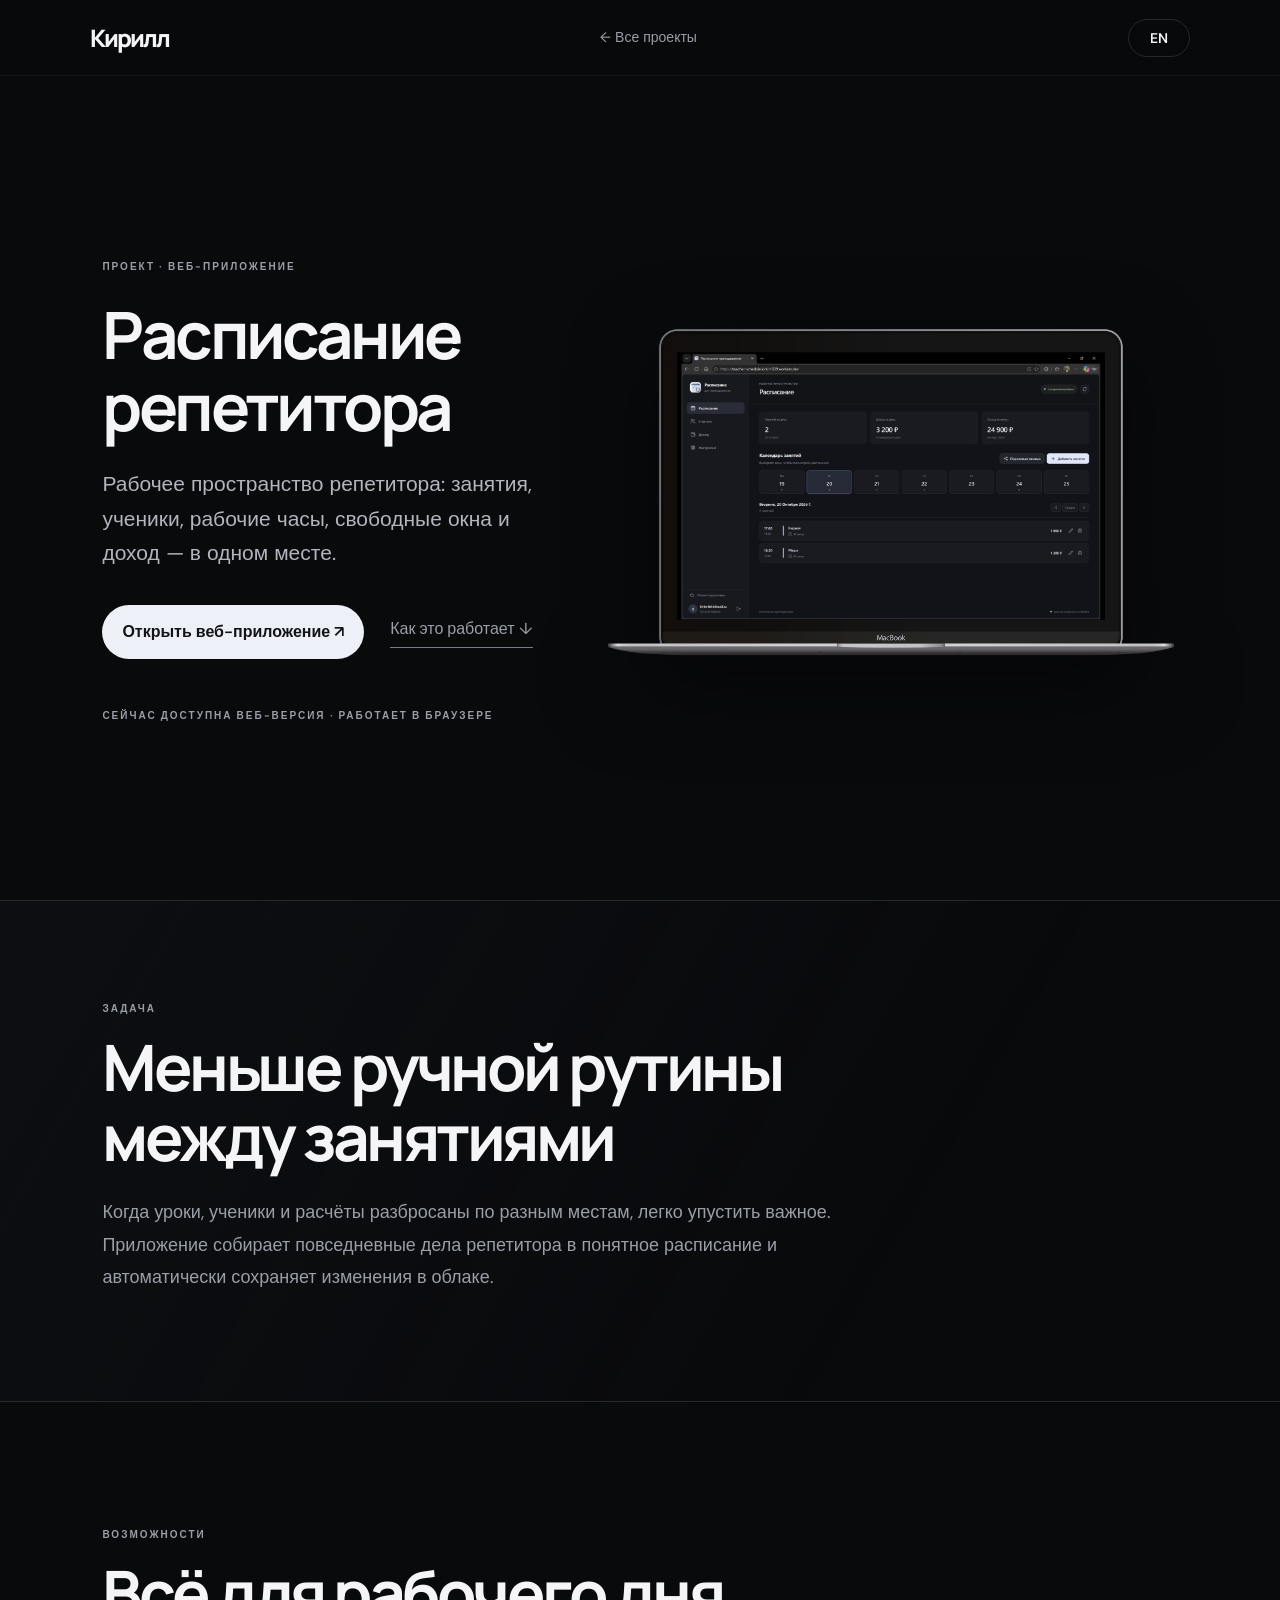
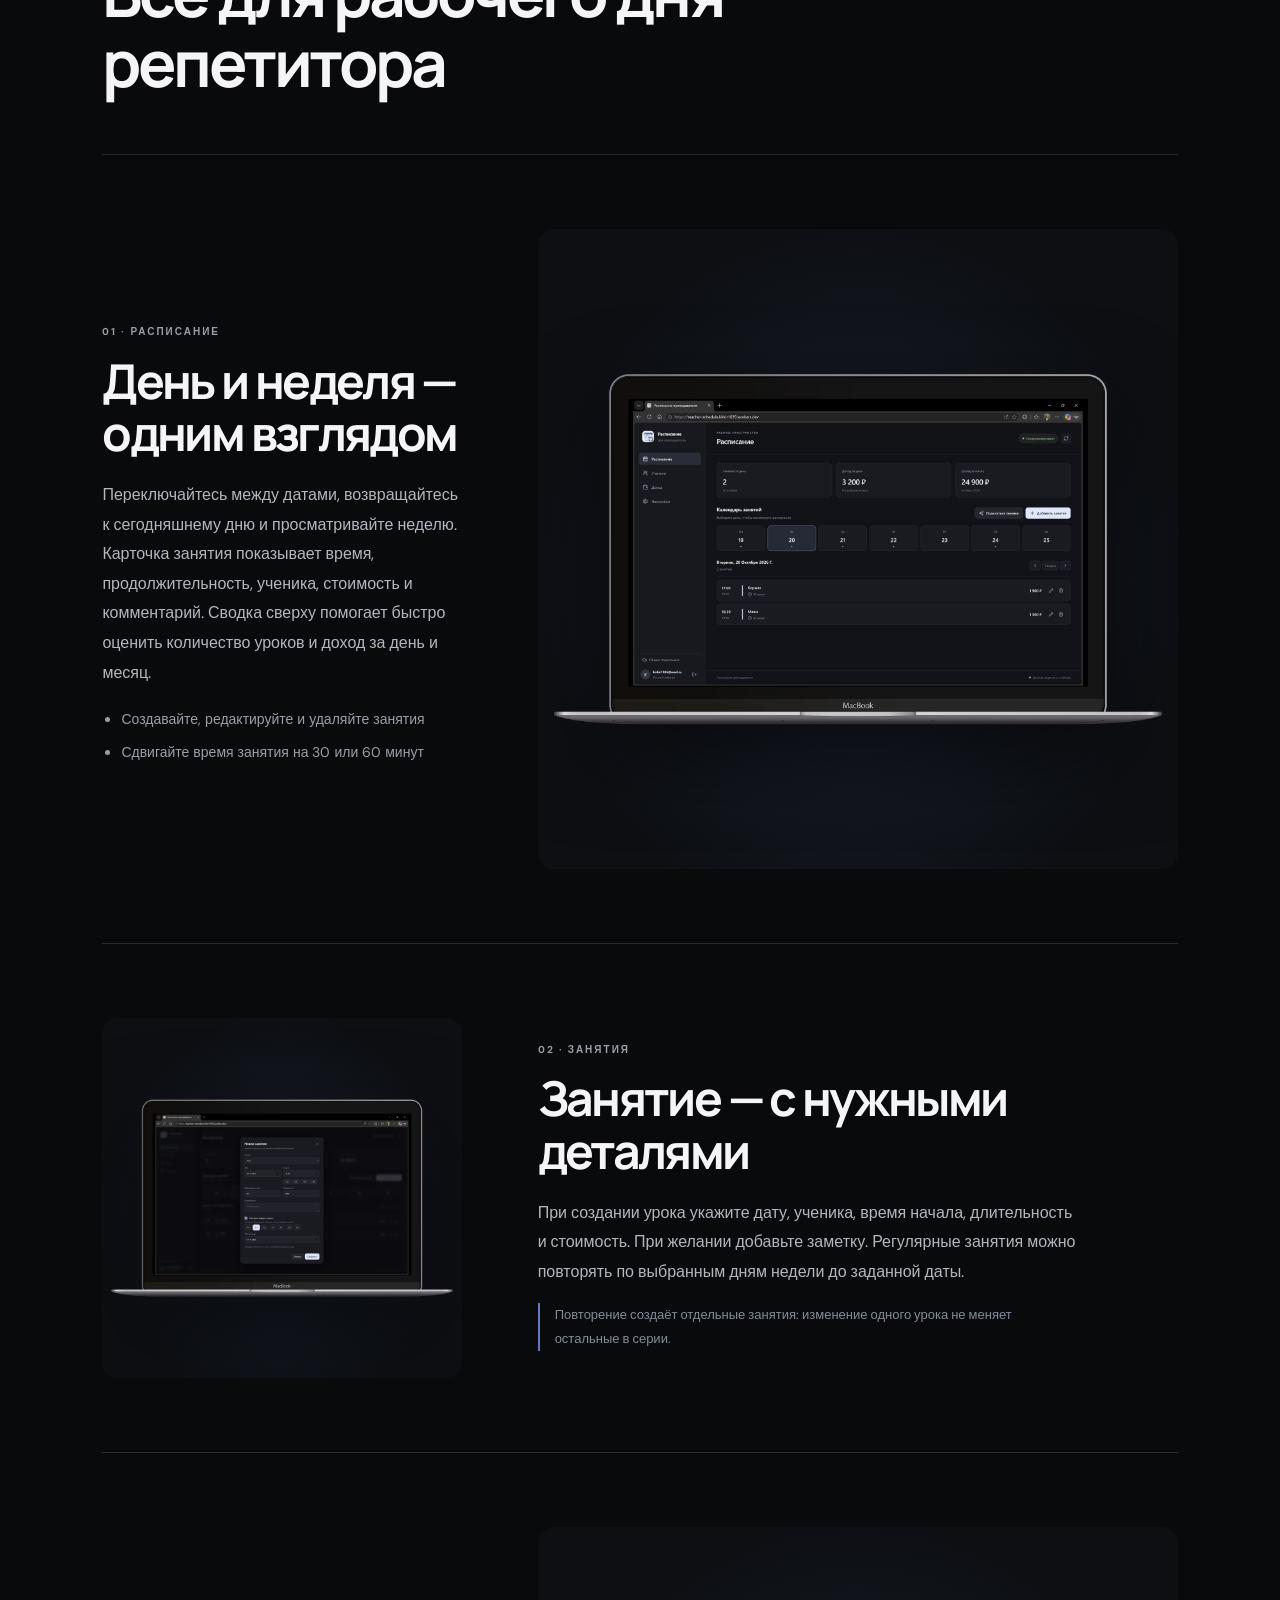
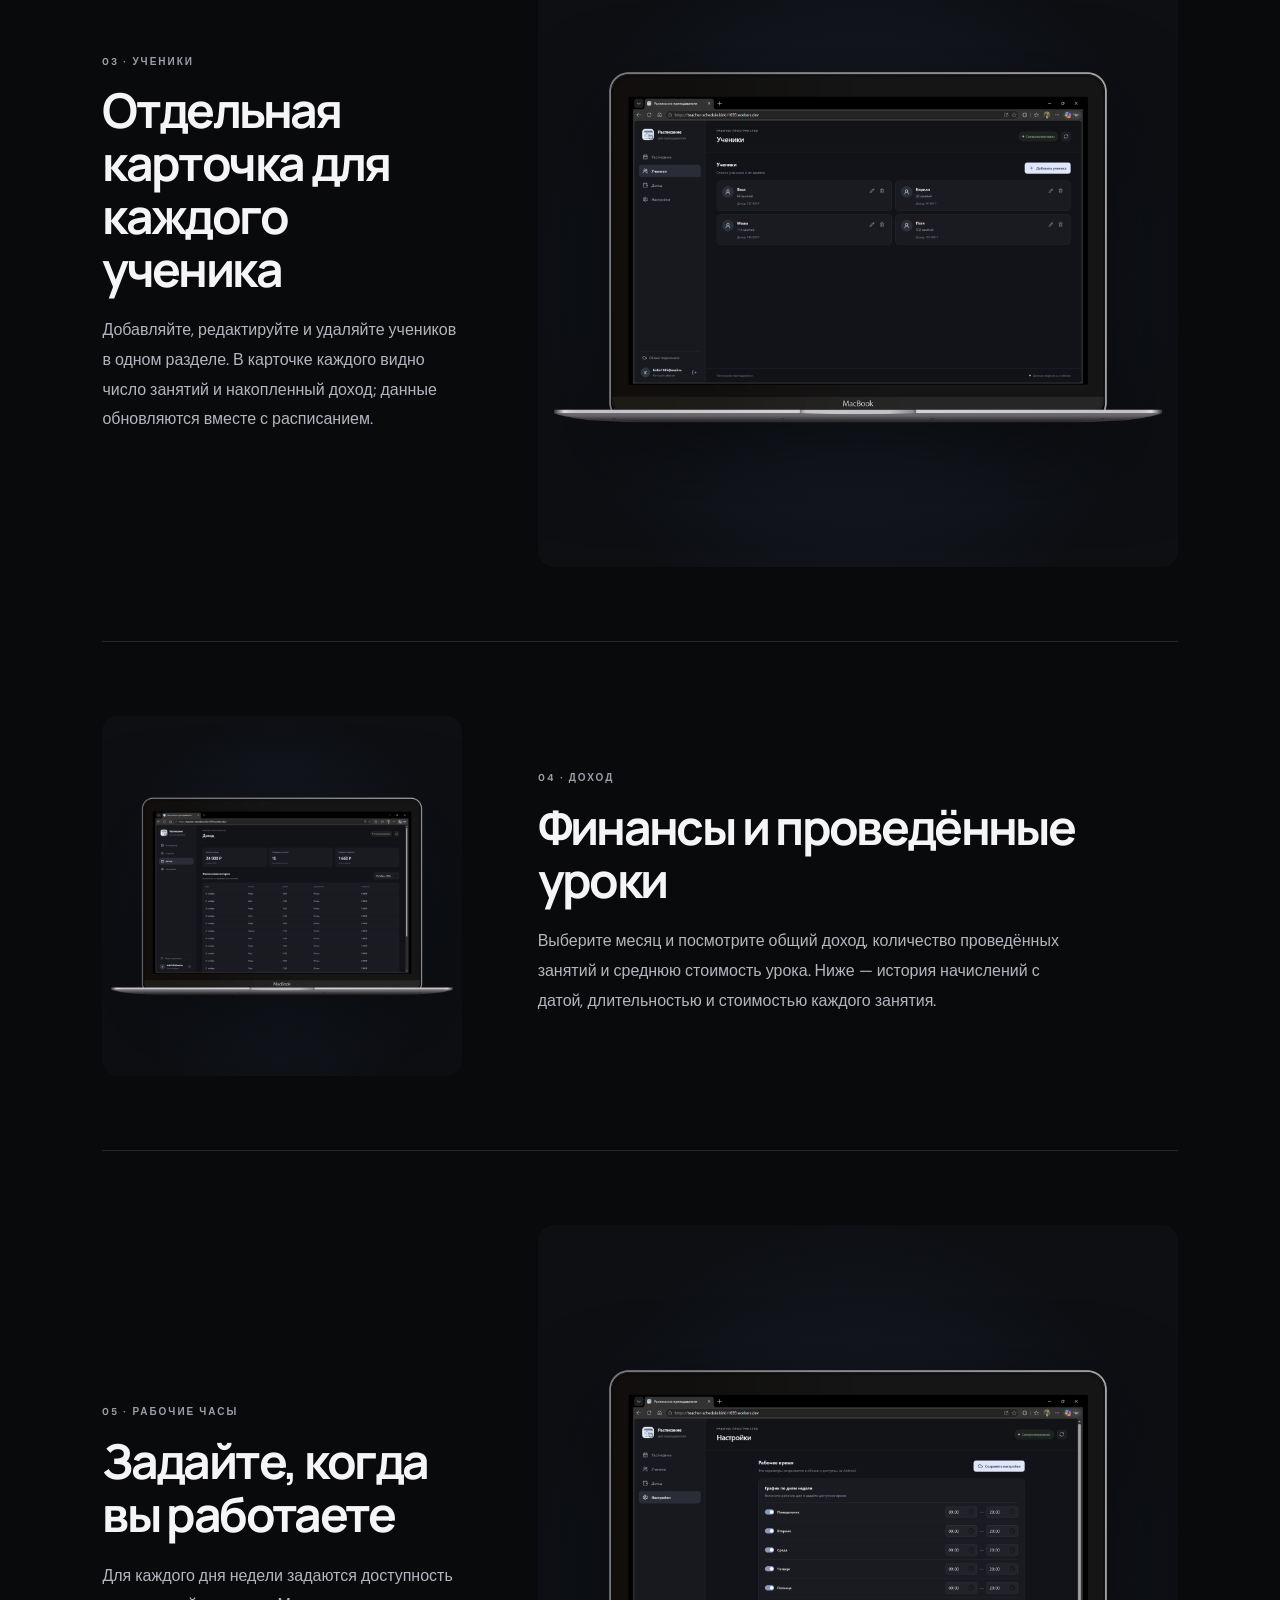
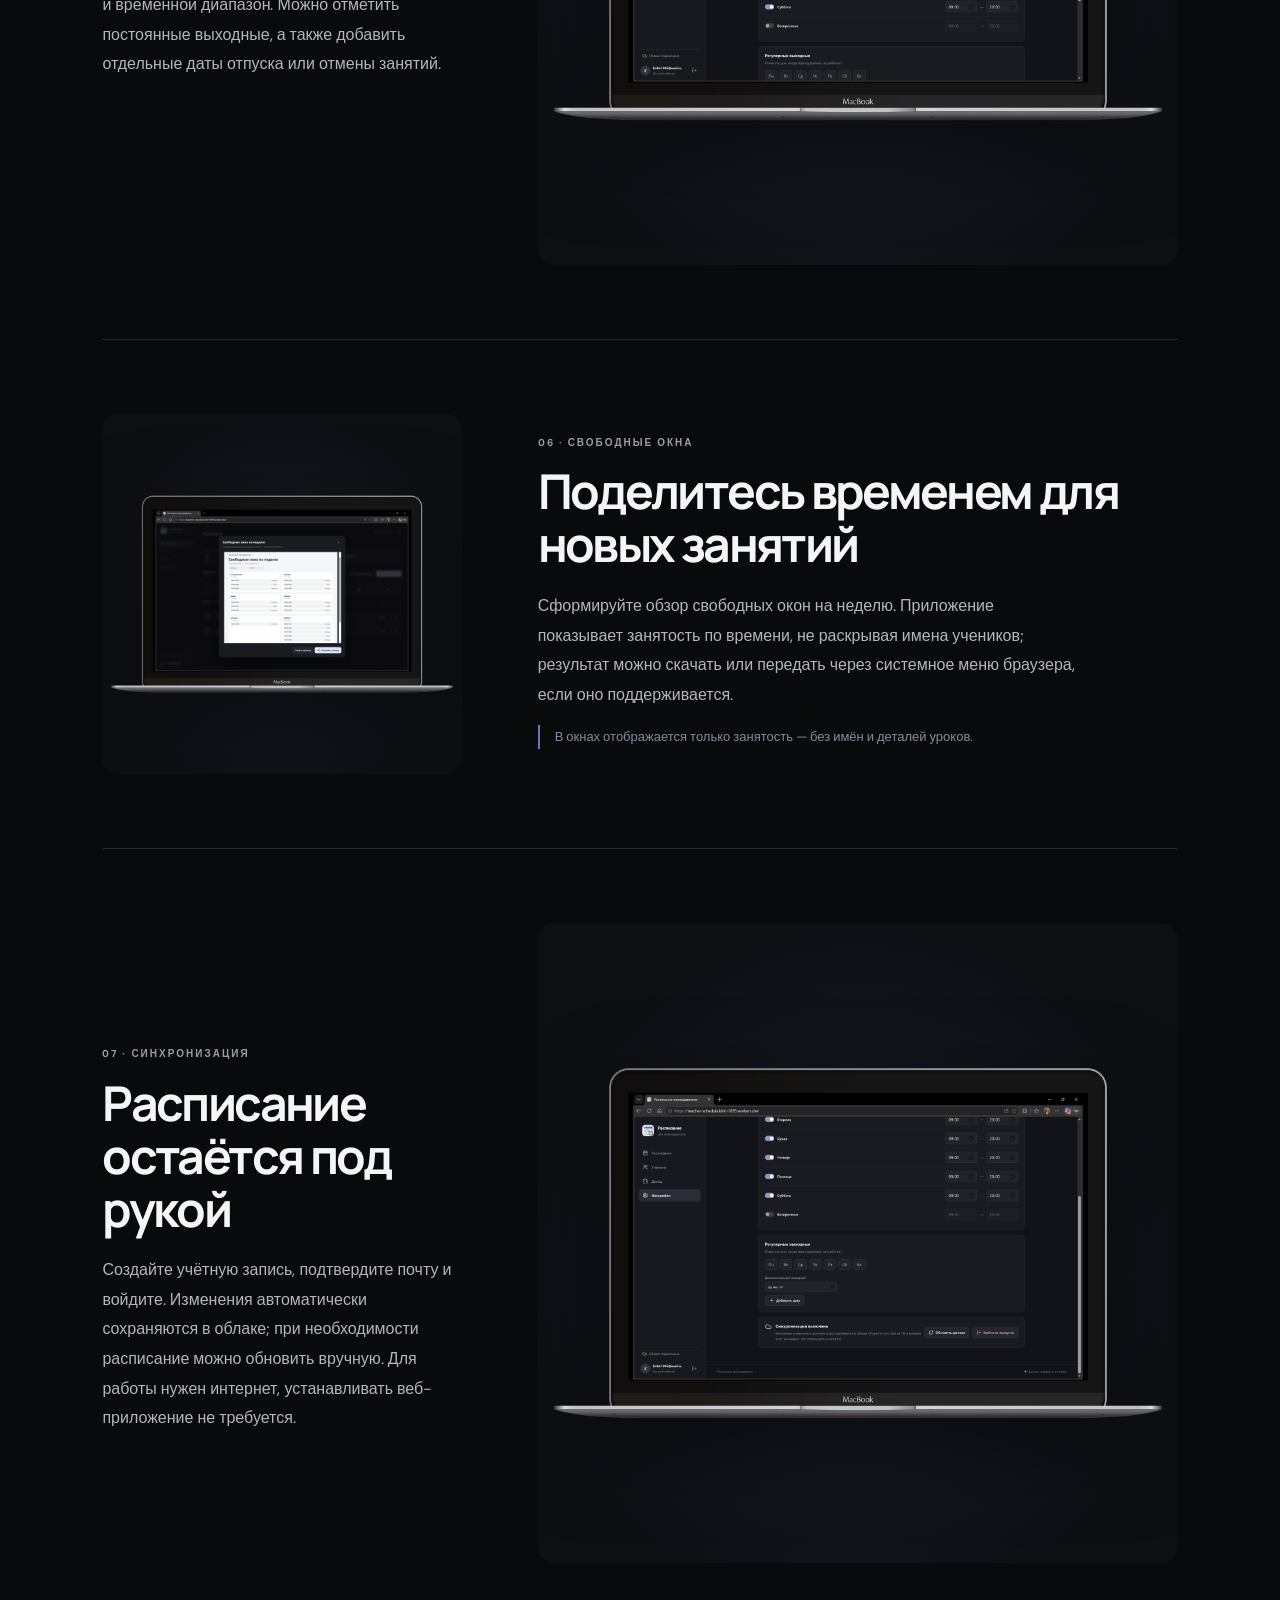
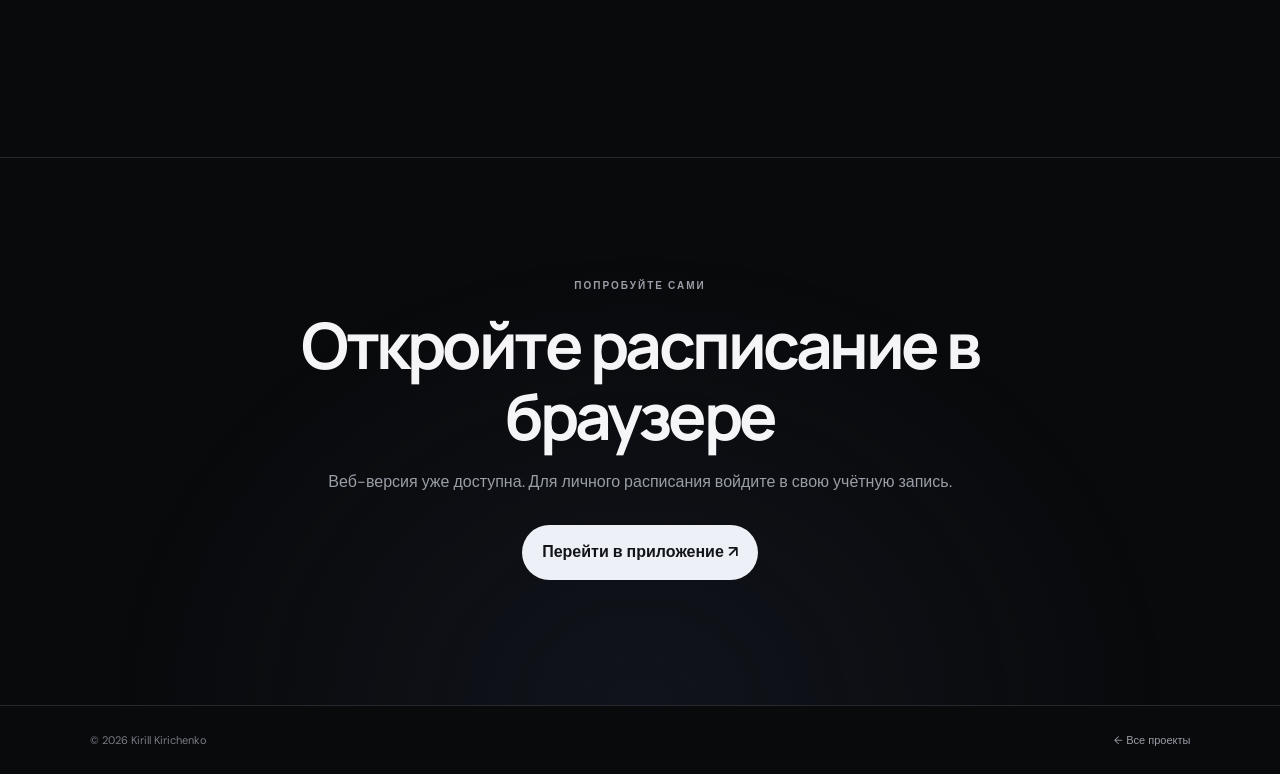
==== projects/tutor-schedule/index.html @ d36e46db "Complete tutor schedule feature descriptions" ====
<!doctype html>
<html lang="ru">
<head>
  <meta charset="utf-8" />
  <meta name="viewport" content="width=device-width, initial-scale=1" />
  <meta name="theme-color" content="#090a0c" />
  <meta name="description" content="Расписание репетитора — веб-приложение для управления занятиями, учениками, рабочими часами и доходом." />
  <title>Расписание репетитора — Кирилл Кириченко</title>
  <link rel="stylesheet" href="tutor.css?v=oct18" />
</head>
<body>
  <header class="topbar">
    <a class="wordmark" href="../../index.html#home" data-ru="Кирилл" data-en="Kirill">Кирилл</a>
    <a class="back-link" href="../../index.html#work" data-ru="← Все проекты" data-en="← All projects">← Все проекты</a>
    <button class="language" id="language" type="button" aria-label="Switch language">EN</button>
  </header>
  <main>
    <section class="hero section reveal">
      <div class="hero-copy">
        <p class="eyebrow" data-ru="ПРОЕКТ · ВЕБ-ПРИЛОЖЕНИЕ" data-en="PROJECT · WEB APP">ПРОЕКТ · ВЕБ-ПРИЛОЖЕНИЕ</p>
        <h1><span data-ru="Расписание" data-en="Tutor schedule">Расписание</span><br /><span data-ru="репетитора" data-en="in one place">репетитора</span></h1>
        <p class="lead" data-ru="Рабочее пространство репетитора: занятия, ученики, рабочие часы, свободные окна и доход — в одном месте." data-en="A tutor’s workspace for lessons, students, working hours, availability, and income, all in one place.">Рабочее пространство репетитора: занятия, ученики, рабочие часы, свободные окна и доход — в одном месте.</p>
        <div class="hero-actions"><a class="primary-link" href="https://teacher-schedule.kirkir1039.workers.dev/" target="_blank" rel="noopener noreferrer" data-ru="Открыть веб-приложение ↗" data-en="Open web app ↗">Открыть веб-приложение ↗</a><a class="quiet-link" href="#features" data-ru="Как это работает ↓" data-en="Explore features ↓">Как это работает ↓</a></div>
        <p class="eyebrow platform-note" data-ru="СЕЙЧАС ДОСТУПНА ВЕБ-ВЕРСИЯ · РАБОТАЕТ В БРАУЗЕРЕ" data-en="WEB VERSION AVAILABLE · RUNS IN YOUR BROWSER">СЕЙЧАС ДОСТУПНА ВЕБ-ВЕРСИЯ · РАБОТАЕТ В БРАУЗЕРЕ</p>
      </div>
      <figure class="laptop hero-laptop" aria-label="Интерфейс веб-приложения на MacBook">
        <img src="../../assets/tutor-schedule/schedule.png" alt="Дневное расписание с обзором занятий на ноутбуке" />
      </figure>
    </section>
    <section class="intro-band reveal"><p class="eyebrow" data-ru="ЗАДАЧА" data-en="THE PROBLEM">ЗАДАЧА</p><h2 data-ru="Меньше ручной рутины между занятиями" data-en="Less admin between lessons">Меньше ручной рутины между занятиями</h2><p data-ru="Когда уроки, ученики и расчёты разбросаны по разным местам, легко упустить важное. Приложение собирает повседневные дела репетитора в понятное расписание и автоматически сохраняет изменения в облаке." data-en="When lessons, student details, and payments live in separate places, it is easy to miss something. The app brings day-to-day tutoring into one clear schedule and saves changes to the cloud.">Когда уроки, ученики и расчёты разбросаны по разным местам, легко упустить важное. Приложение собирает повседневные дела репетитора в понятное расписание и автоматически сохраняет изменения в облаке.</p></section>
    <section class="features section" id="features">
      <header class="section-heading reveal"><p class="eyebrow" data-ru="ВОЗМОЖНОСТИ" data-en="FEATURES">ВОЗМОЖНОСТИ</p><h2 data-ru="Всё для рабочего дня репетитора" data-en="A complete tutor workday">Всё для рабочего дня репетитора</h2></header>
      <article class="feature-row reveal">
        <div class="feature-copy"><p class="eyebrow">01 · <span data-ru="РАСПИСАНИЕ" data-en="SCHEDULE">РАСПИСАНИЕ</span></p><h3 data-ru="День и неделя — одним взглядом" data-en="See the day and week at a glance">День и неделя — одним взглядом</h3><p data-ru="Переключайтесь между датами, возвращайтесь к сегодняшнему дню и просматривайте неделю. Карточка занятия показывает время, продолжительность, ученика, стоимость и комментарий. Сводка сверху помогает быстро оценить количество уроков и доход за день и месяц." data-en="Move between dates, jump back to today, and scan the week. Each lesson shows its time, duration, student, price, and note. Summary cards give a quick view of the day’s and month’s lesson count and income.">Переключайтесь между датами, возвращайтесь к сегодняшнему дню и просматривайте неделю. Карточка занятия показывает время, продолжительность, ученика, стоимость и комментарий. Сводка сверху помогает быстро оценить количество уроков и доход за день и месяц.</p><ul><li data-ru="Создавайте, редактируйте и удаляйте занятия" data-en="Create, edit, and delete lessons">Создавайте, редактируйте и удаляйте занятия</li><li data-ru="Сдвигайте время занятия на 30 или 60 минут" data-en="Shift a lesson by 30 or 60 minutes">Сдвигайте время занятия на 30 или 60 минут</li></ul></div>
        <figure class="laptop feature-image"><img src="../../assets/tutor-schedule/schedule.png" alt="Календарь недели, сводные показатели и список уроков" /></figure>
      </article>
      <article class="feature-row reverse reveal">
        <div class="feature-copy"><p class="eyebrow">02 · <span data-ru="ЗАНЯТИЯ" data-en="LESSONS">ЗАНЯТИЯ</span></p><h3 data-ru="Занятие — с нужными деталями" data-en="Every lesson, with the details you need">Занятие — с нужными деталями</h3><p data-ru="При создании урока укажите дату, ученика, время начала, длительность и стоимость. При желании добавьте заметку. Регулярные занятия можно повторять по выбранным дням недели до заданной даты." data-en="Add a date, student, start time, duration, and price. Include an optional note. Recurring lessons can repeat on selected weekdays until a chosen end date.">При создании урока укажите дату, ученика, время начала, длительность и стоимость. При желании добавьте заметку. Регулярные занятия можно повторять по выбранным дням недели до заданной даты.</p><p class="detail-note" data-ru="Повторение создаёт отдельные занятия: изменение одного урока не меняет остальные в серии." data-en="Recurring lessons are separate entries, so editing one does not change the rest of the series.">Повторение создаёт отдельные занятия: изменение одного урока не меняет остальные в серии.</p></div>
        <figure class="laptop feature-image"><img src="../../assets/tutor-schedule/lesson-editor.png" alt="Форма добавления занятия с расписанием и параметрами урока" /></figure>
      </article>
      <article class="feature-row reveal">
        <div class="feature-copy"><p class="eyebrow">03 · <span data-ru="УЧЕНИКИ" data-en="STUDENTS">УЧЕНИКИ</span></p><h3 data-ru="Отдельная карточка для каждого ученика" data-en="A dedicated record for every student">Отдельная карточка для каждого ученика</h3><p data-ru="Добавляйте, редактируйте и удаляйте учеников в одном разделе. В карточке каждого видно число занятий и накопленный доход; данные обновляются вместе с расписанием." data-en="Add, edit, and remove students in one place. Each record shows lesson count and running income, updated alongside the schedule.">Добавляйте, редактируйте и удаляйте учеников в одном разделе. В карточке каждого видно число занятий и накопленный доход; данные обновляются вместе с расписанием.</p></div>
        <figure class="laptop feature-image"><img src="../../assets/tutor-schedule/students.png" alt="Список учеников с количеством занятий и суммой" /></figure>
      </article>
      <article class="feature-row reverse reveal">
        <div class="feature-copy"><p class="eyebrow">04 · <span data-ru="ДОХОД" data-en="INCOME">ДОХОД</span></p><h3 data-ru="Финансы и проведённые уроки" data-en="Income and completed lessons">Финансы и проведённые уроки</h3><p data-ru="Выберите месяц и посмотрите общий доход, количество проведённых занятий и среднюю стоимость урока. Ниже — история начислений с датой, длительностью и стоимостью каждого занятия." data-en="Choose a month to see total income, completed lessons, and average lesson price. Below, review a dated history with each lesson’s duration and amount.">Выберите месяц и посмотрите общий доход, количество проведённых занятий и среднюю стоимость урока. Ниже — история начислений с датой, длительностью и стоимостью каждого занятия.</p></div>
        <figure class="laptop feature-image"><img src="../../assets/tutor-schedule/income.png" alt="Месячная сводка дохода и журнал начислений" /></figure>
      </article>
      <article class="feature-row reveal">
        <div class="feature-copy"><p class="eyebrow">05 · <span data-ru="РАБОЧИЕ ЧАСЫ" data-en="WORKING HOURS">РАБОЧИЕ ЧАСЫ</span></p><h3 data-ru="Задайте, когда вы работаете" data-en="Set your working hours">Задайте, когда вы работаете</h3><p data-ru="Для каждого дня недели задаются доступность и временной диапазон. Можно отметить постоянные выходные, а также добавить отдельные даты отпуска или отмены занятий." data-en="Set availability and a time range for each weekday. Choose regular days off and add individual dates for holidays or cancelled sessions.">Для каждого дня недели задаются доступность и временной диапазон. Можно отметить постоянные выходные, а также добавить отдельные даты отпуска или отмены занятий.</p></div>
        <figure class="laptop feature-image"><img src="../../assets/tutor-schedule/work-hours.png" alt="Настройка доступности и рабочих часов по дням недели" /></figure>
      </article>
      <article class="feature-row reverse reveal">
        <div class="feature-copy"><p class="eyebrow">06 · <span data-ru="СВОБОДНЫЕ ОКНА" data-en="AVAILABILITY">СВОБОДНЫЕ ОКНА</span></p><h3 data-ru="Поделитесь временем для новых занятий" data-en="Share time for new lessons">Поделитесь временем для новых занятий</h3><p data-ru="Сформируйте обзор свободных окон на неделю. Приложение показывает занятость по времени, не раскрывая имена учеников; результат можно скачать или передать через системное меню браузера, если оно поддерживается." data-en="Create a weekly view of open slots. It shows busy times without revealing student names; download it or share it through the browser’s system menu when supported.">Сформируйте обзор свободных окон на неделю. Приложение показывает занятость по времени, не раскрывая имена учеников; результат можно скачать или передать через системное меню браузера, если оно поддерживается.</p><p class="detail-note" data-ru="В окнах отображается только занятость — без имён и деталей уроков." data-en="The availability view only shows busy times, without names or lesson details.">В окнах отображается только занятость — без имён и деталей уроков.</p></div>
        <figure class="laptop feature-image"><img src="../../assets/tutor-schedule/availability.png" alt="Предпросмотр свободных окон для публикации" /></figure>
      </article>
      <article class="feature-row reveal">
        <div class="feature-copy"><p class="eyebrow">07 · <span data-ru="СИНХРОНИЗАЦИЯ" data-en="SYNC">СИНХРОНИЗАЦИЯ</span></p><h3 data-ru="Расписание остаётся под рукой" data-en="Your schedule stays within reach">Расписание остаётся под рукой</h3><p data-ru="Создайте учётную запись, подтвердите почту и войдите. Изменения автоматически сохраняются в облаке; при необходимости расписание можно обновить вручную. Для работы нужен интернет, устанавливать веб-приложение не требуется." data-en="Create an account, confirm your email, and sign in. Changes save to the cloud automatically; refresh manually when needed. The web app requires an internet connection but no installation.">Создайте учётную запись, подтвердите почту и войдите. Изменения автоматически сохраняются в облаке; при необходимости расписание можно обновить вручную. Для работы нужен интернет, устанавливать веб-приложение не требуется.</p></div>
        <figure class="laptop feature-image"><img src="../../assets/tutor-schedule/days-off.png" alt="Настройки календаря и расписания" /></figure>
      </article>
    </section>
    <section class="closing reveal"><p class="eyebrow" data-ru="ПОПРОБУЙТЕ САМИ" data-en="TRY IT YOURSELF">ПОПРОБУЙТЕ САМИ</p><h2 data-ru="Откройте расписание в браузере" data-en="Open the schedule in your browser">Откройте расписание в браузере</h2><p data-ru="Веб-версия уже доступна. Для личного расписания войдите в свою учётную запись." data-en="The web version is live. Sign in to view your own schedule.">Веб-версия уже доступна. Для личного расписания войдите в свою учётную запись.</p><a class="primary-link" href="https://teacher-schedule.kirkir1039.workers.dev/" target="_blank" rel="noopener noreferrer" data-ru="Перейти в приложение ↗" data-en="Visit the app ↗">Перейти в приложение ↗</a></section>
  </main>
  <footer><span>© <span id="year"></span> Kirill Kirichenko</span><a href="../../index.html#work" data-ru="← Все проекты" data-en="← All projects">← Все проекты</a></footer>
  <script src="tutor.js?v=oct18"></script>
</body>
</html>
---- projects/tutor-schedule/tutor.css ----
@import url('https://fonts.googleapis.com/css2?family=DM+Sans:wght@400;500;600;700&family=Manrope:wght@400;500;600;700;800&display=swap');
:root{color-scheme:dark;--bg:#090a0c;--panel:#111316;--text:#f5f5f7;--muted:#9a9ea7;--line:#25282d;--accent:#a7b9ff;--ease:cubic-bezier(.2,.7,.2,1)}*{box-sizing:border-box}html{scroll-behavior:smooth;scroll-padding-top:90px}body{margin:0;background:var(--bg);color:var(--text);font:16px/1.65 'DM Sans',sans-serif}.topbar{height:76px;display:flex;align-items:center;justify-content:space-between;padding:0 max(7vw,24px);border-bottom:1px solid #ffffff0b;position:sticky;top:0;background:#090a0ce8;backdrop-filter:blur(18px);z-index:5}.wordmark{font:800 24px Manrope,sans-serif;letter-spacing:-2px;color:var(--text);text-decoration:none}.back-link{color:var(--muted);text-decoration:none;font-size:14px}.back-link:hover,.quiet-link:hover,footer a:hover{color:var(--text)}button.language{border:1px solid var(--line);background:transparent;color:var(--text);border-radius:99px;min-width:62px;padding:9px 15px;font:600 14px 'DM Sans';cursor:pointer}.section{padding:110px max(8vw,30px)}.hero{min-height:calc(100svh - 76px);display:grid;grid-template-columns:minmax(320px,.85fr) minmax(420px,1.15fr);align-items:center;gap:3vw;padding-top:80px;padding-bottom:72px}.hero-copy{position:relative;z-index:1}.eyebrow{font-size:10px;font-weight:700;letter-spacing:2px;color:var(--muted)}h1,h2,h3{font-family:Manrope,sans-serif;letter-spacing:-.055em;line-height:1.1}h1{font-size:clamp(48px,6vw,82px);margin:24px 0;max-width:690px}h2{font-size:clamp(38px,5vw,64px);margin:14px 0 24px}h3{font-size:clamp(30px,3.8vw,48px);margin:14px 0 20px}.lead{max-width:550px;color:#b2b5bd;font-size:clamp(17px,1.65vw,21px);line-height:1.65}.hero-actions{display:flex;align-items:center;gap:26px;flex-wrap:wrap;margin-top:34px}.primary-link{display:inline-flex;align-items:center;justify-content:center;padding:14px 20px;border-radius:99px;background:#eef0f8;color:#121419;text-decoration:none;font-weight:600;transition:transform .3s var(--ease),background .3s var(--ease)}.primary-link:hover{transform:translateY(-3px);background:white}.quiet-link{color:var(--muted);text-decoration:none;border-bottom:1px solid #777b83;padding:0 0 5px}.platform-note{margin-top:48px;line-height:1.8}.laptop{position:relative;margin:0;min-width:0}.laptop img{display:block;width:100%;height:auto;filter:drop-shadow(0 28px 42px #0008)}.hero-laptop{transform:translateX(2%);animation:float-in 1.2s .24s both var(--ease)}.intro-band{padding:90px max(8vw,30px);border-top:1px solid var(--line);border-bottom:1px solid var(--line);background:linear-gradient(120deg,#11141988,transparent 70%)}.intro-band h2{max-width:800px}.intro-band>p:last-child{max-width:760px;color:var(--muted);font-size:18px;line-height:1.8}.section-heading{margin-bottom:55px}.section-heading h2{max-width:800px}.features{padding-top:115px;padding-bottom:120px}.feature-row{display:grid;grid-template-columns:minmax(260px,.72fr) minmax(430px,1.28fr);gap:7%;align-items:center;padding:74px 0;border-top:1px solid var(--line)}.feature-row.reverse .feature-copy{order:2}.feature-row.reverse .feature-image{order:1}.feature-copy>p:not(.eyebrow){max-width:540px;color:#b3b6bd;font-size:16px;line-height:1.85}.feature-copy ul{padding-left:19px;color:var(--muted);font-size:14px}.feature-copy li{padding:5px 0}.detail-note{padding-left:15px;border-left:2px solid #6479bd;color:#838b9c!important;font-size:13px!important}.feature-image{border-radius:16px;background:radial-gradient(ellipse at 50% 55%,#1a202b 0,#0d0f13 72%);overflow:hidden}.feature-image img{transition:transform 1s var(--ease),filter 1s var(--ease)}.feature-image:hover img{transform:translateY(-4px) scale(1.012);filter:drop-shadow(0 35px 45px #0009)}.closing{text-align:center;border-top:1px solid var(--line);padding:110px 24px 125px;background:radial-gradient(ellipse at 50% 100%,#20283b55,transparent 58%)}.closing h2{max-width:760px;margin:16px auto}.closing>p:not(.eyebrow){color:var(--muted);margin:18px auto 30px}footer{border-top:1px solid var(--line);padding:25px max(7vw,24px);display:flex;justify-content:space-between;color:#777c86;font-size:11px}footer a{color:var(--muted);text-decoration:none}.reveal{opacity:0;transform:translate3d(0,46px,0) scale(.99);filter:blur(4px);transition:opacity 1.1s var(--ease),transform 1.1s var(--ease),filter 1.1s ease}.reveal.is-visible{opacity:1;transform:translate3d(0,0,0) scale(1);filter:blur(0)}.hero.reveal.is-visible .hero-copy>*{animation:text-in .9s both var(--ease)}.hero.reveal.is-visible .hero-copy>*:nth-child(2){animation-delay:.08s}.hero.reveal.is-visible .hero-copy>*:nth-child(3){animation-delay:.16s}.hero.reveal.is-visible .hero-copy>*:nth-child(4){animation-delay:.24s}.hero.reveal.is-visible .hero-copy>*:nth-child(5){animation-delay:.32s}@keyframes text-in{from{opacity:0;transform:translateY(22px);filter:blur(4px)}to{opacity:1;transform:translateY(0);filter:blur(0)}}@keyframes float-in{from{opacity:0;transform:translate(3%,18px) scale(.98)}to{opacity:1;transform:translate(2%,0) scale(1)}}
@media(max-width:950px){.hero{grid-template-columns:1fr;padding-top:90px;gap:24px}.hero-copy{max-width:760px}.hero-laptop{max-width:760px;justify-self:center}.feature-row{grid-template-columns:1fr;gap:28px}.feature-row.reverse .feature-copy,.feature-row.reverse .feature-image{order:initial}.feature-copy{max-width:750px}.feature-image{max-width:850px;width:100%;justify-self:center}}
@media(max-width:600px){.topbar{height:64px;padding:0 20px}.wordmark{font-size:21px}.back-link{font-size:12px}.section{padding:78px 22px}.hero{min-height:0;padding-top:82px;padding-bottom:72px}.hero h1{font-size:46px}.lead{font-size:16px}.hero-actions{gap:18px}.platform-note{margin-top:35px;font-size:9px}.intro-band{padding:70px 22px}.intro-band>p:last-child{font-size:16px}.features{padding-top:82px;padding-bottom:85px}.section-heading{margin-bottom:36px}.feature-row{padding:48px 0;gap:22px}.feature-copy>p:not(.eyebrow){font-size:15px}.feature-image{border-radius:10px}.closing{padding:78px 22px 88px}footer{padding:22px;gap:18px;font-size:10px}}
@media(prefers-reduced-motion:reduce){html{scroll-behavior:auto}.reveal{opacity:1;transform:none;filter:none;transition:none}.hero.reveal.is-visible .hero-copy>*{animation:none}.hero-laptop{animation:none}.feature-image img,.primary-link{transition:none}}
h1{font-size:clamp(46px,5.1vw,68px);max-width:620px}
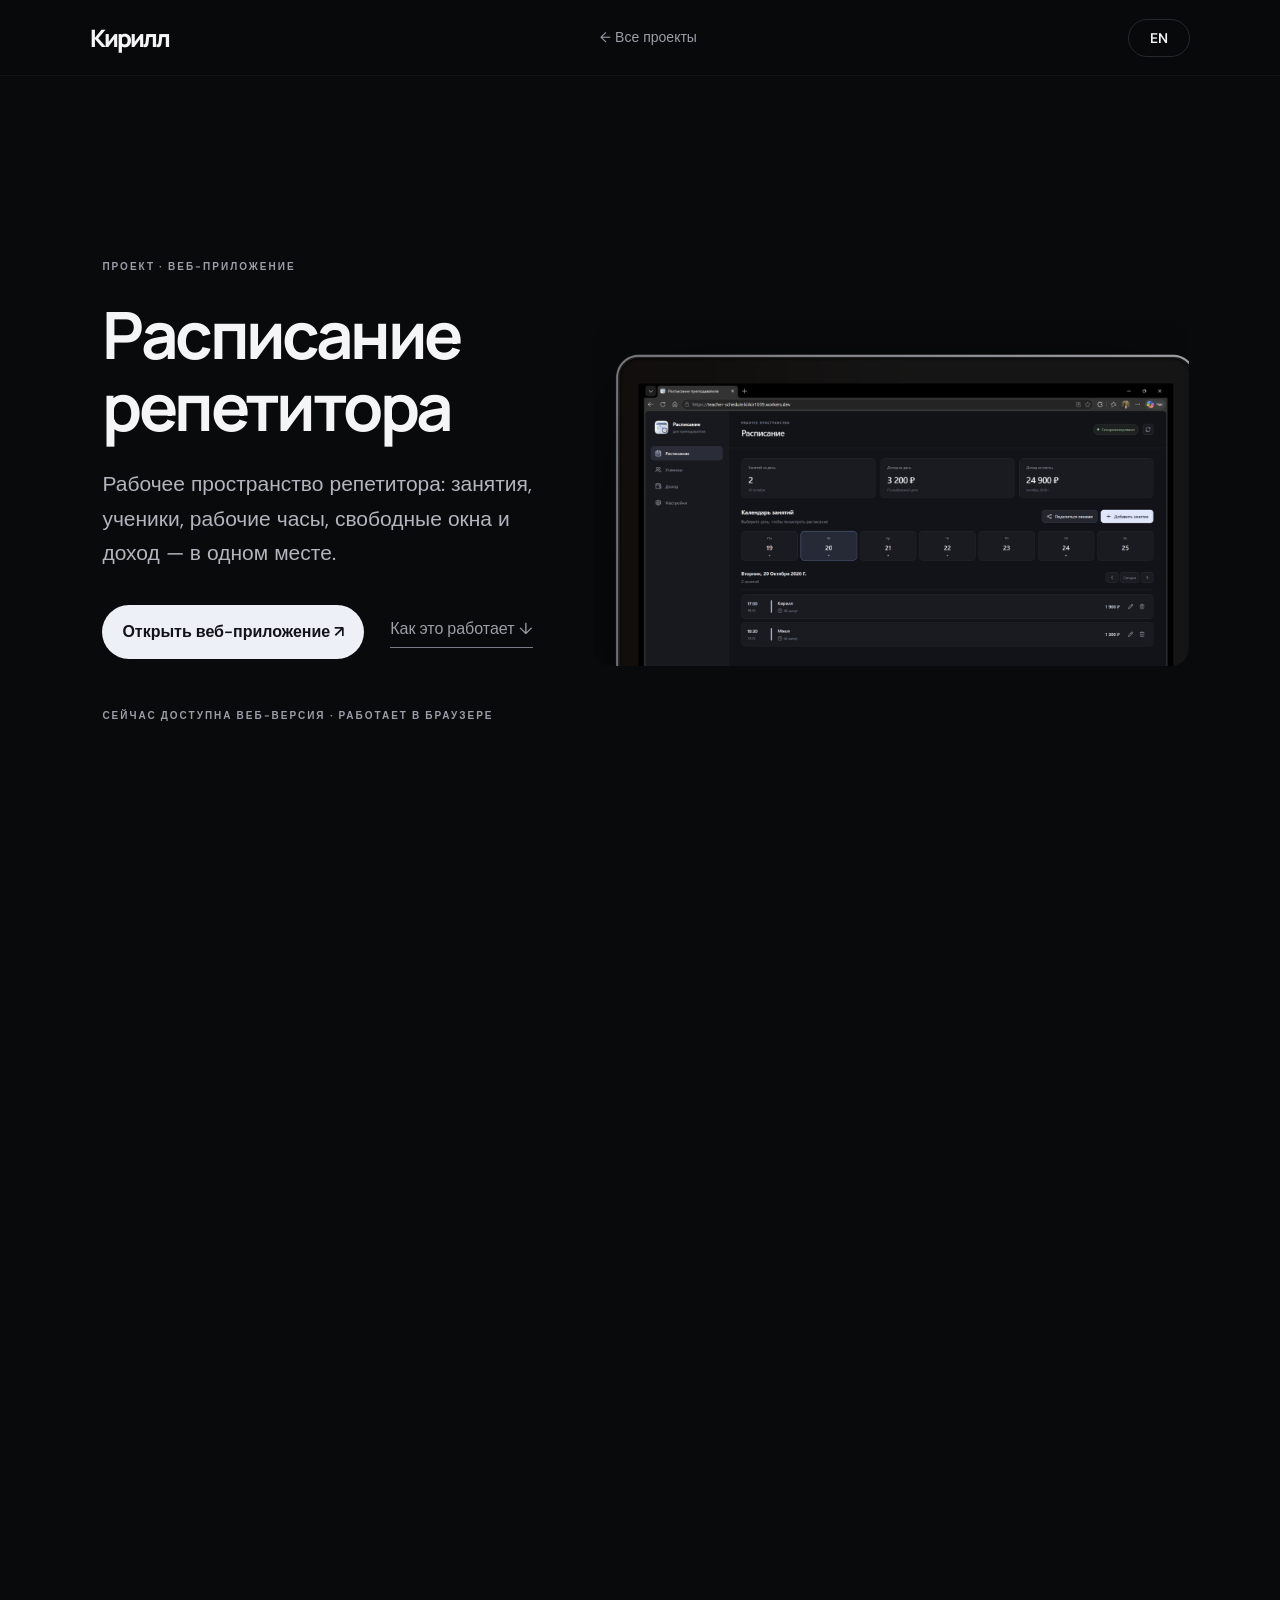
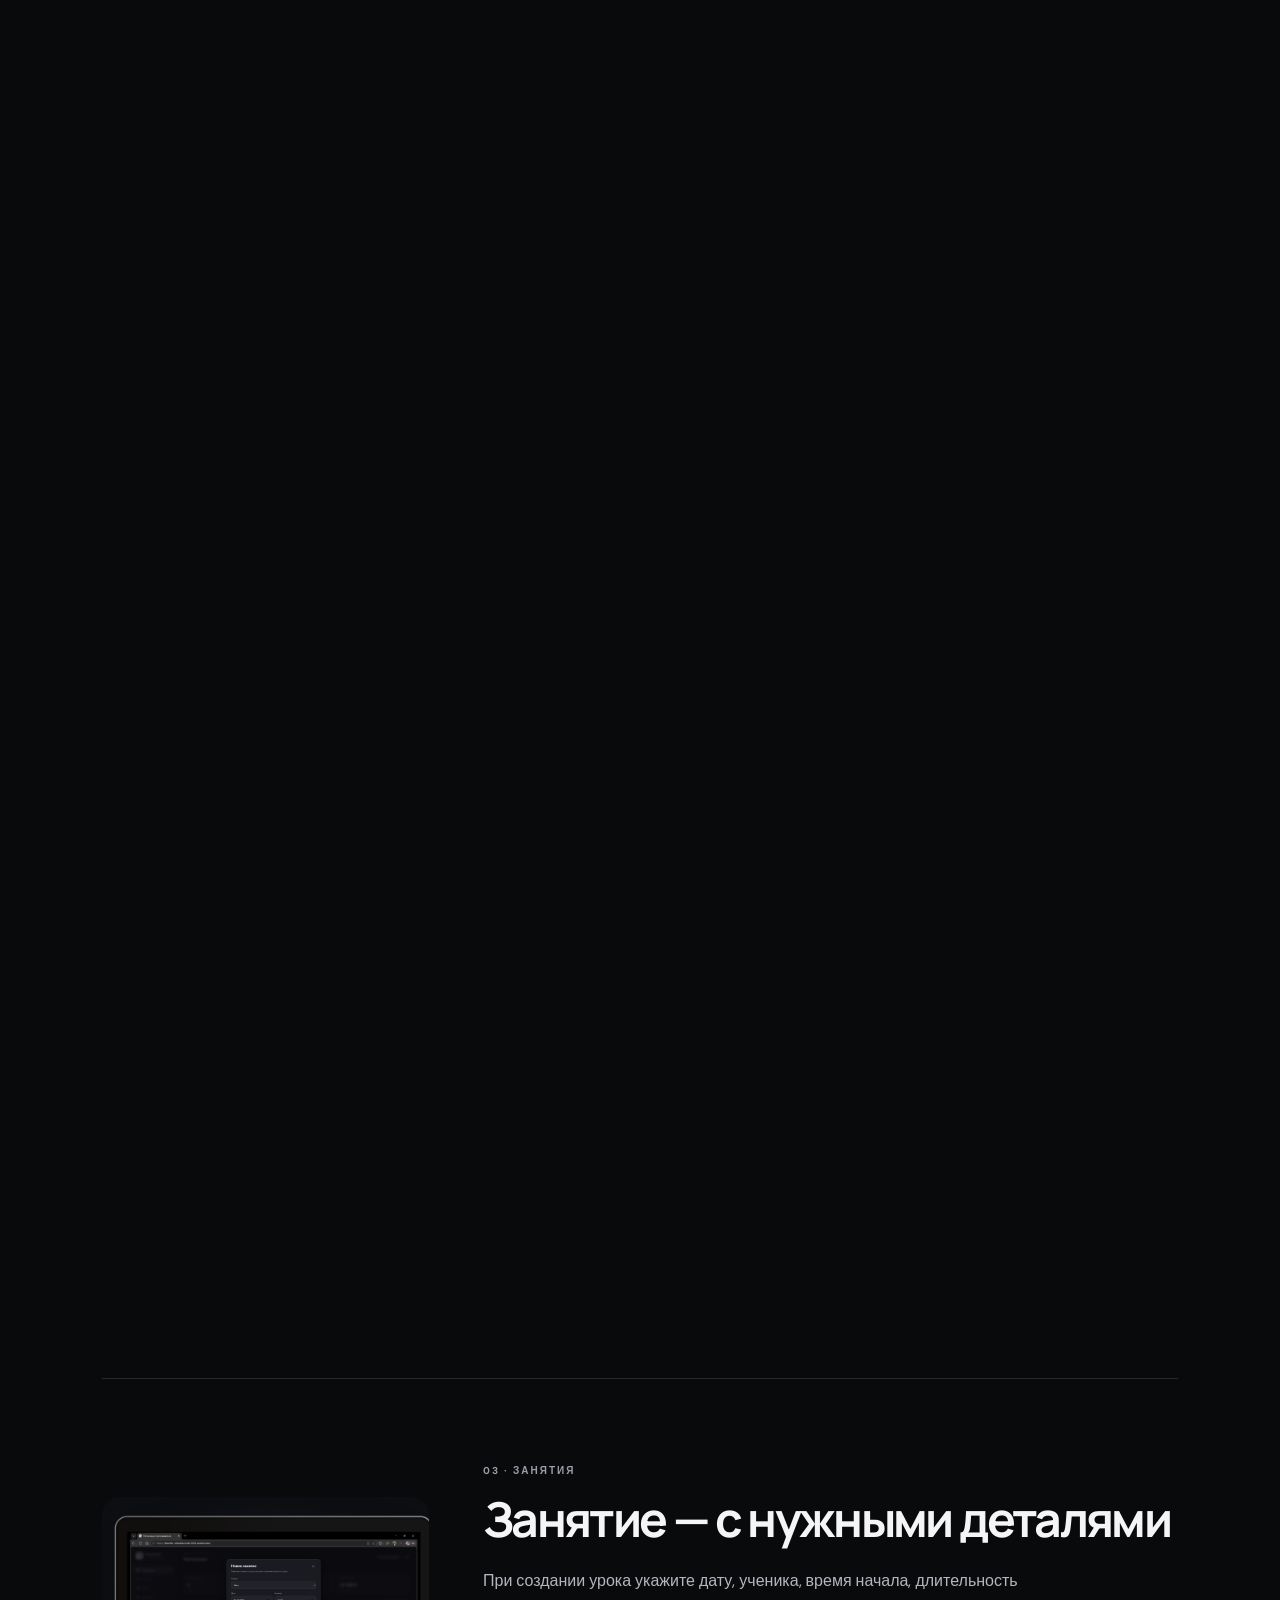
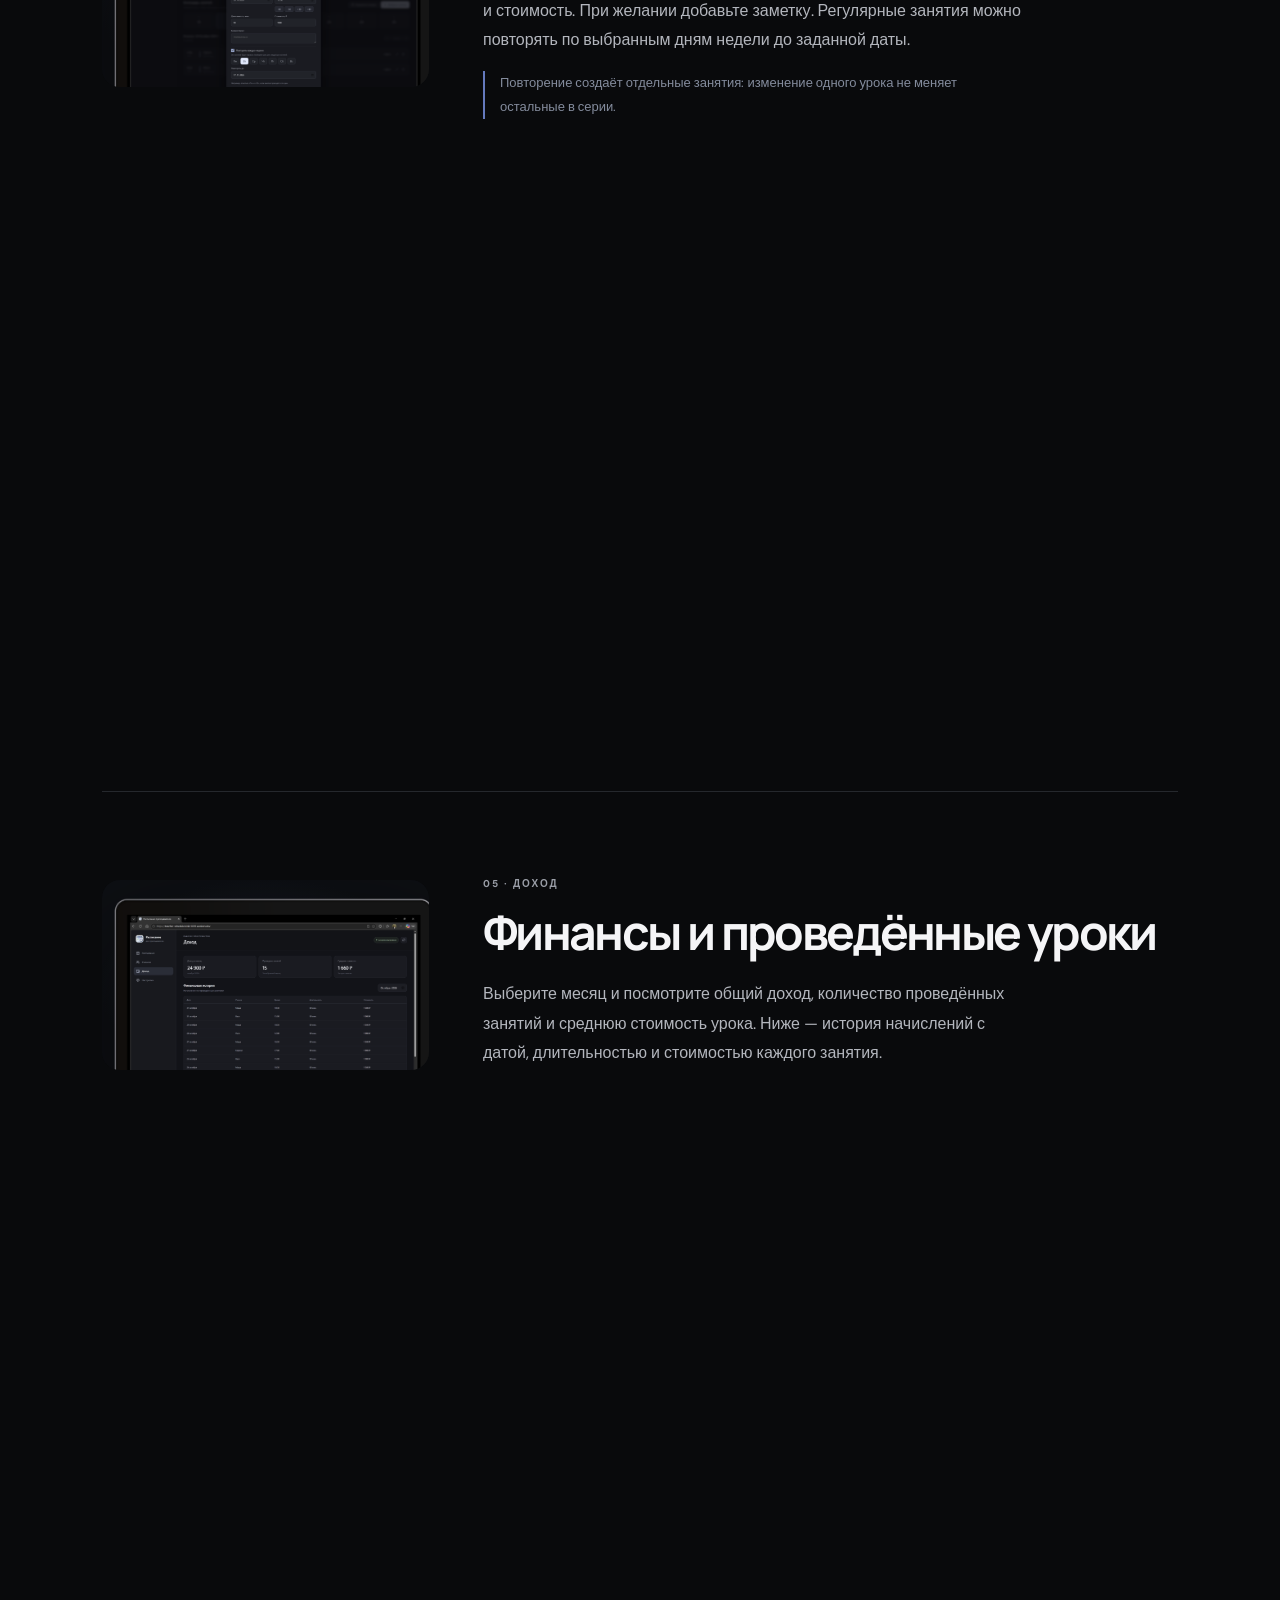
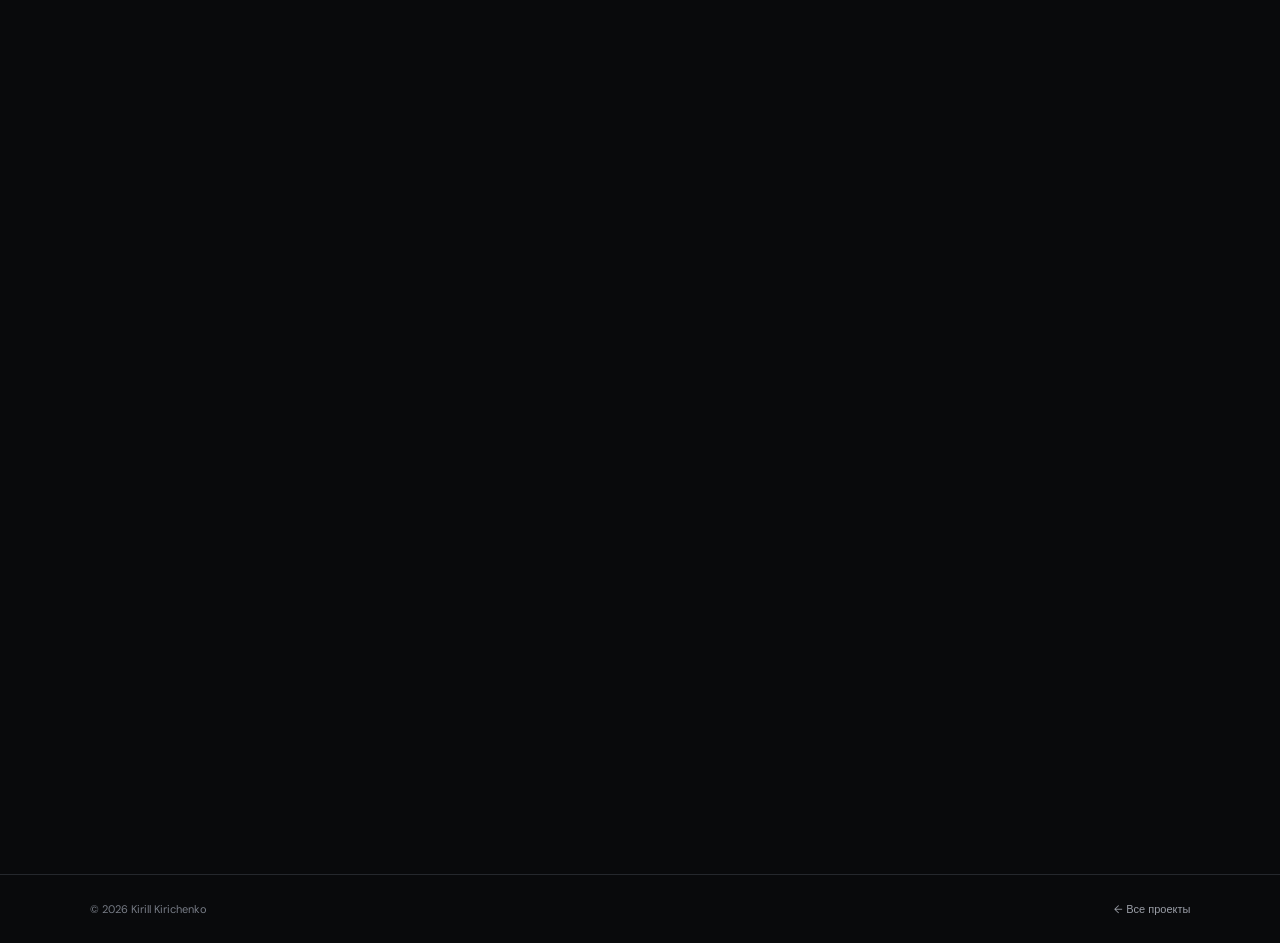
==== commit 9d63f205: "Improve tutor schedule portfolio showcase" ====
--- a/projects/tutor-schedule/index.html
+++ b/projects/tutor-schedule/index.html
@@ -6,7 +6,7 @@
   <meta name="theme-color" content="#090a0c" />
   <meta name="description" content="Расписание репетитора — веб-приложение для управления занятиями, учениками, рабочими часами и доходом." />
   <title>Расписание репетитора — Кирилл Кириченко</title>
-  <link rel="stylesheet" href="tutor.css?v=oct18" />
+  <link rel="stylesheet" href="tutor.css?v=oct19" />
 </head>
 <body>
   <header class="topbar">
@@ -31,37 +31,49 @@
     <section class="features section" id="features">
       <header class="section-heading reveal"><p class="eyebrow" data-ru="ВОЗМОЖНОСТИ" data-en="FEATURES">ВОЗМОЖНОСТИ</p><h2 data-ru="Всё для рабочего дня репетитора" data-en="A complete tutor workday">Всё для рабочего дня репетитора</h2></header>
       <article class="feature-row reveal">
-        <div class="feature-copy"><p class="eyebrow">01 · <span data-ru="РАСПИСАНИЕ" data-en="SCHEDULE">РАСПИСАНИЕ</span></p><h3 data-ru="День и неделя — одним взглядом" data-en="See the day and week at a glance">День и неделя — одним взглядом</h3><p data-ru="Переключайтесь между датами, возвращайтесь к сегодняшнему дню и просматривайте неделю. Карточка занятия показывает время, продолжительность, ученика, стоимость и комментарий. Сводка сверху помогает быстро оценить количество уроков и доход за день и месяц." data-en="Move between dates, jump back to today, and scan the week. Each lesson shows its time, duration, student, price, and note. Summary cards give a quick view of the day’s and month’s lesson count and income.">Переключайтесь между датами, возвращайтесь к сегодняшнему дню и просматривайте неделю. Карточка занятия показывает время, продолжительность, ученика, стоимость и комментарий. Сводка сверху помогает быстро оценить количество уроков и доход за день и месяц.</p><ul><li data-ru="Создавайте, редактируйте и удаляйте занятия" data-en="Create, edit, and delete lessons">Создавайте, редактируйте и удаляйте занятия</li><li data-ru="Сдвигайте время занятия на 30 или 60 минут" data-en="Shift a lesson by 30 or 60 minutes">Сдвигайте время занятия на 30 или 60 минут</li></ul></div>
+        <div class="feature-copy"><p class="eyebrow">01 · <span data-ru="РЕГИСТРАЦИЯ И ВХОД" data-en="SIGN UP AND LOG IN">РЕГИСТРАЦИЯ И ВХОД</span></p><h3 data-ru="Сначала — ваш аккаунт" data-en="Start with your account">Сначала — ваш аккаунт</h3><p data-ru="Создайте аккаунт по электронной почте и паролю, подтвердите адрес по ссылке из письма и войдите. Этот аккаунт нужен для облачного хранения и связи с Android-версией, которую планируется добавить позже." data-en="Create an account with your email and password, confirm your address using the link in your email, then sign in. The account enables cloud storage and will also connect to the planned Android version.">Создайте аккаунт по электронной почте и паролю, подтвердите адрес по ссылке из письма и войдите. Этот аккаунт нужен для облачного хранения и связи с Android-версией, которую планируется добавить позже.</p></div>
+        <figure class="laptop feature-image"><img src="../../assets/tutor-schedule/login.png" alt="Экран входа в расписание преподавателя на ноутбуке" /></figure>
+      </article>
+      <article class="feature-row reveal">
+        <div class="feature-copy"><p class="eyebrow">02 · <span data-ru="РАСПИСАНИЕ" data-en="SCHEDULE">РАСПИСАНИЕ</span></p><h3 data-ru="День и неделя — одним взглядом" data-en="See the day and week at a glance">День и неделя — одним взглядом</h3><p data-ru="Переключайтесь между датами, возвращайтесь к сегодняшнему дню и просматривайте неделю. Карточка занятия показывает время, продолжительность, ученика, стоимость и комментарий. Сводка сверху помогает быстро оценить количество уроков и доход за день и месяц." data-en="Move between dates, jump back to today, and scan the week. Each lesson shows its time, duration, student, price, and note. Summary cards give a quick view of the day’s and month’s lesson count and income.">Переключайтесь между датами, возвращайтесь к сегодняшнему дню и просматривайте неделю. Карточка занятия показывает время, продолжительность, ученика, стоимость и комментарий. Сводка сверху помогает быстро оценить количество уроков и доход за день и месяц.</p><ul><li data-ru="Создавайте, редактируйте и удаляйте занятия" data-en="Create, edit, and delete lessons">Создавайте, редактируйте и удаляйте занятия</li><li data-ru="Сдвигайте время занятия на 30 или 60 минут" data-en="Shift a lesson by 30 or 60 minutes">Сдвигайте время занятия на 30 или 60 минут</li></ul></div>
         <figure class="laptop feature-image"><img src="../../assets/tutor-schedule/schedule.png" alt="Календарь недели, сводные показатели и список уроков" /></figure>
       </article>
       <article class="feature-row reverse reveal">
-        <div class="feature-copy"><p class="eyebrow">02 · <span data-ru="ЗАНЯТИЯ" data-en="LESSONS">ЗАНЯТИЯ</span></p><h3 data-ru="Занятие — с нужными деталями" data-en="Every lesson, with the details you need">Занятие — с нужными деталями</h3><p data-ru="При создании урока укажите дату, ученика, время начала, длительность и стоимость. При желании добавьте заметку. Регулярные занятия можно повторять по выбранным дням недели до заданной даты." data-en="Add a date, student, start time, duration, and price. Include an optional note. Recurring lessons can repeat on selected weekdays until a chosen end date.">При создании урока укажите дату, ученика, время начала, длительность и стоимость. При желании добавьте заметку. Регулярные занятия можно повторять по выбранным дням недели до заданной даты.</p><p class="detail-note" data-ru="Повторение создаёт отдельные занятия: изменение одного урока не меняет остальные в серии." data-en="Recurring lessons are separate entries, so editing one does not change the rest of the series.">Повторение создаёт отдельные занятия: изменение одного урока не меняет остальные в серии.</p></div>
+        <div class="feature-copy"><p class="eyebrow">03 · <span data-ru="ЗАНЯТИЯ" data-en="LESSONS">ЗАНЯТИЯ</span></p><h3 data-ru="Занятие — с нужными деталями" data-en="Every lesson, with the details you need">Занятие — с нужными деталями</h3><p data-ru="При создании урока укажите дату, ученика, время начала, длительность и стоимость. При желании добавьте заметку. Регулярные занятия можно повторять по выбранным дням недели до заданной даты." data-en="Add a date, student, start time, duration, and price. Include an optional note. Recurring lessons can repeat on selected weekdays until a chosen end date.">При создании урока укажите дату, ученика, время начала, длительность и стоимость. При желании добавьте заметку. Регулярные занятия можно повторять по выбранным дням недели до заданной даты.</p><p class="detail-note" data-ru="Повторение создаёт отдельные занятия: изменение одного урока не меняет остальные в серии." data-en="Recurring lessons are separate entries, so editing one does not change the rest of the series.">Повторение создаёт отдельные занятия: изменение одного урока не меняет остальные в серии.</p></div>
         <figure class="laptop feature-image"><img src="../../assets/tutor-schedule/lesson-editor.png" alt="Форма добавления занятия с расписанием и параметрами урока" /></figure>
       </article>
       <article class="feature-row reveal">
-        <div class="feature-copy"><p class="eyebrow">03 · <span data-ru="УЧЕНИКИ" data-en="STUDENTS">УЧЕНИКИ</span></p><h3 data-ru="Отдельная карточка для каждого ученика" data-en="A dedicated record for every student">Отдельная карточка для каждого ученика</h3><p data-ru="Добавляйте, редактируйте и удаляйте учеников в одном разделе. В карточке каждого видно число занятий и накопленный доход; данные обновляются вместе с расписанием." data-en="Add, edit, and remove students in one place. Each record shows lesson count and running income, updated alongside the schedule.">Добавляйте, редактируйте и удаляйте учеников в одном разделе. В карточке каждого видно число занятий и накопленный доход; данные обновляются вместе с расписанием.</p></div>
+        <div class="feature-copy"><p class="eyebrow">04 · <span data-ru="УЧЕНИКИ" data-en="STUDENTS">УЧЕНИКИ</span></p><h3 data-ru="Отдельная карточка для каждого ученика" data-en="A dedicated record for every student">Отдельная карточка для каждого ученика</h3><p data-ru="Добавляйте, редактируйте и удаляйте учеников в одном разделе. В карточке каждого видно число занятий и накопленный доход; данные обновляются вместе с расписанием." data-en="Add, edit, and remove students in one place. Each record shows lesson count and running income, updated alongside the schedule.">Добавляйте, редактируйте и удаляйте учеников в одном разделе. В карточке каждого видно число занятий и накопленный доход; данные обновляются вместе с расписанием.</p></div>
         <figure class="laptop feature-image"><img src="../../assets/tutor-schedule/students.png" alt="Список учеников с количеством занятий и суммой" /></figure>
       </article>
       <article class="feature-row reverse reveal">
-        <div class="feature-copy"><p class="eyebrow">04 · <span data-ru="ДОХОД" data-en="INCOME">ДОХОД</span></p><h3 data-ru="Финансы и проведённые уроки" data-en="Income and completed lessons">Финансы и проведённые уроки</h3><p data-ru="Выберите месяц и посмотрите общий доход, количество проведённых занятий и среднюю стоимость урока. Ниже — история начислений с датой, длительностью и стоимостью каждого занятия." data-en="Choose a month to see total income, completed lessons, and average lesson price. Below, review a dated history with each lesson’s duration and amount.">Выберите месяц и посмотрите общий доход, количество проведённых занятий и среднюю стоимость урока. Ниже — история начислений с датой, длительностью и стоимостью каждого занятия.</p></div>
+        <div class="feature-copy"><p class="eyebrow">05 · <span data-ru="ДОХОД" data-en="INCOME">ДОХОД</span></p><h3 data-ru="Финансы и проведённые уроки" data-en="Income and completed lessons">Финансы и проведённые уроки</h3><p data-ru="Выберите месяц и посмотрите общий доход, количество проведённых занятий и среднюю стоимость урока. Ниже — история начислений с датой, длительностью и стоимостью каждого занятия." data-en="Choose a month to see total income, completed lessons, and average lesson price. Below, review a dated history with each lesson’s duration and amount.">Выберите месяц и посмотрите общий доход, количество проведённых занятий и среднюю стоимость урока. Ниже — история начислений с датой, длительностью и стоимостью каждого занятия.</p></div>
         <figure class="laptop feature-image"><img src="../../assets/tutor-schedule/income.png" alt="Месячная сводка дохода и журнал начислений" /></figure>
       </article>
       <article class="feature-row reveal">
-        <div class="feature-copy"><p class="eyebrow">05 · <span data-ru="РАБОЧИЕ ЧАСЫ" data-en="WORKING HOURS">РАБОЧИЕ ЧАСЫ</span></p><h3 data-ru="Задайте, когда вы работаете" data-en="Set your working hours">Задайте, когда вы работаете</h3><p data-ru="Для каждого дня недели задаются доступность и временной диапазон. Можно отметить постоянные выходные, а также добавить отдельные даты отпуска или отмены занятий." data-en="Set availability and a time range for each weekday. Choose regular days off and add individual dates for holidays or cancelled sessions.">Для каждого дня недели задаются доступность и временной диапазон. Можно отметить постоянные выходные, а также добавить отдельные даты отпуска или отмены занятий.</p></div>
+        <div class="feature-copy"><p class="eyebrow">06 · <span data-ru="РАБОЧИЕ ЧАСЫ" data-en="WORKING HOURS">РАБОЧИЕ ЧАСЫ</span></p><h3 data-ru="Задайте, когда вы работаете" data-en="Set your working hours">Задайте, когда вы работаете</h3><p data-ru="Для каждого дня недели задаются доступность и временной диапазон. Можно отметить постоянные выходные, а также добавить отдельные даты отпуска или отмены занятий." data-en="Set availability and a time range for each weekday. Choose regular days off and add individual dates for holidays or cancelled sessions.">Для каждого дня недели задаются доступность и временной диапазон. Можно отметить постоянные выходные, а также добавить отдельные даты отпуска или отмены занятий.</p></div>
         <figure class="laptop feature-image"><img src="../../assets/tutor-schedule/work-hours.png" alt="Настройка доступности и рабочих часов по дням недели" /></figure>
       </article>
       <article class="feature-row reverse reveal">
-        <div class="feature-copy"><p class="eyebrow">06 · <span data-ru="СВОБОДНЫЕ ОКНА" data-en="AVAILABILITY">СВОБОДНЫЕ ОКНА</span></p><h3 data-ru="Поделитесь временем для новых занятий" data-en="Share time for new lessons">Поделитесь временем для новых занятий</h3><p data-ru="Сформируйте обзор свободных окон на неделю. Приложение показывает занятость по времени, не раскрывая имена учеников; результат можно скачать или передать через системное меню браузера, если оно поддерживается." data-en="Create a weekly view of open slots. It shows busy times without revealing student names; download it or share it through the browser’s system menu when supported.">Сформируйте обзор свободных окон на неделю. Приложение показывает занятость по времени, не раскрывая имена учеников; результат можно скачать или передать через системное меню браузера, если оно поддерживается.</p><p class="detail-note" data-ru="В окнах отображается только занятость — без имён и деталей уроков." data-en="The availability view only shows busy times, without names or lesson details.">В окнах отображается только занятость — без имён и деталей уроков.</p></div>
+        <div class="feature-copy"><p class="eyebrow">07 · <span data-ru="СВОБОДНЫЕ ОКНА" data-en="AVAILABILITY">СВОБОДНЫЕ ОКНА</span></p><h3 data-ru="Поделитесь временем для новых занятий" data-en="Share time for new lessons">Поделитесь временем для новых занятий</h3><p data-ru="Сформируйте обзор свободных окон на неделю. Приложение показывает занятость по времени, не раскрывая имена учеников; результат можно скачать или передать через системное меню браузера, если оно поддерживается." data-en="Create a weekly view of open slots. It shows busy times without revealing student names; download it or share it through the browser’s system menu when supported.">Сформируйте обзор свободных окон на неделю. Приложение показывает занятость по времени, не раскрывая имена учеников; результат можно скачать или передать через системное меню браузера, если оно поддерживается.</p><p class="detail-note" data-ru="В окнах отображается только занятость — без имён и деталей уроков." data-en="The availability view only shows busy times, without names or lesson details.">В окнах отображается только занятость — без имён и деталей уроков.</p></div>
         <figure class="laptop feature-image"><img src="../../assets/tutor-schedule/availability.png" alt="Предпросмотр свободных окон для публикации" /></figure>
       </article>
       <article class="feature-row reveal">
-        <div class="feature-copy"><p class="eyebrow">07 · <span data-ru="СИНХРОНИЗАЦИЯ" data-en="SYNC">СИНХРОНИЗАЦИЯ</span></p><h3 data-ru="Расписание остаётся под рукой" data-en="Your schedule stays within reach">Расписание остаётся под рукой</h3><p data-ru="Создайте учётную запись, подтвердите почту и войдите. Изменения автоматически сохраняются в облаке; при необходимости расписание можно обновить вручную. Для работы нужен интернет, устанавливать веб-приложение не требуется." data-en="Create an account, confirm your email, and sign in. Changes save to the cloud automatically; refresh manually when needed. The web app requires an internet connection but no installation.">Создайте учётную запись, подтвердите почту и войдите. Изменения автоматически сохраняются в облаке; при необходимости расписание можно обновить вручную. Для работы нужен интернет, устанавливать веб-приложение не требуется.</p></div>
+        <div class="feature-copy"><p class="eyebrow">08 · <span data-ru="СИНХРОНИЗАЦИЯ" data-en="SYNC">СИНХРОНИЗАЦИЯ</span></p><h3 data-ru="Расписание остаётся под рукой" data-en="Your schedule stays within reach">Расписание остаётся под рукой</h3><p data-ru="Изменения сохраняются в облаке. Когда переходите между устройствами, обновите расписание, чтобы получить последние данные. Для работы нужен интернет; устанавливать веб-приложение не требуется." data-en="Changes are saved to the cloud. Refresh the schedule when switching devices to load the latest data. An internet connection is required; no installation is needed.">Изменения сохраняются в облаке. Когда переходите между устройствами, обновите расписание, чтобы получить последние данные. Для работы нужен интернет; устанавливать веб-приложение не требуется.</p></div>
         <figure class="laptop feature-image"><img src="../../assets/tutor-schedule/days-off.png" alt="Настройки календаря и расписания" /></figure>
       </article>
+    </section>
+    <section class="technology section reveal" id="technology">
+      <header class="section-heading"><p class="eyebrow" data-ru="КАК УСТРОЕНА ВЕБ-ВЕРСИЯ" data-en="HOW THE WEB APP IS BUILT">КАК УСТРОЕНА ВЕБ-ВЕРСИЯ</p><h2 data-ru="Интерфейс, база и облако" data-en="Interface, database, and cloud">Интерфейс, база и облако</h2></header>
+      <div class="technology-grid">
+        <article class="technology-card"><p class="eyebrow" data-ru="КЛИЕНТ" data-en="CLIENT">КЛИЕНТ</p><h3 data-ru="React + TypeScript" data-en="React + TypeScript">React + TypeScript</h3><p data-ru="Страница написана на TypeScript с React. Vite собирает интерфейс для браузера; стили оформлены на CSS." data-en="The browser interface is written in TypeScript and React. Vite builds the client, with CSS for its styling.">Страница написана на TypeScript с React. Vite собирает интерфейс для браузера; стили оформлены на CSS.</p></article>
+        <article class="technology-card"><p class="eyebrow" data-ru="БАЗА ДАННЫХ" data-en="DATABASE">БАЗА ДАННЫХ</p><h3 data-ru="PostgreSQL в Supabase" data-en="PostgreSQL on Supabase">PostgreSQL в Supabase</h3><p data-ru="SQL-схема создаёт таблицы учеников, занятий и настроек. Supabase Auth отвечает за аккаунты, а правила RLS ограничивают строки данными текущего пользователя." data-en="An SQL schema defines students, lessons, and settings tables. Supabase Auth handles accounts, and row-level security limits each account to its own records.">SQL-схема создаёт таблицы учеников, занятий и настроек. Supabase Auth отвечает за аккаунты, а правила RLS ограничивают строки данными текущего пользователя.</p></article>
+        <article class="technology-card"><p class="eyebrow" data-ru="РАЗМЕЩЕНИЕ" data-en="HOSTING">РАЗМЕЩЕНИЕ</p><h3 data-ru="Cloudflare Workers" data-en="Cloudflare Workers">Cloudflare Workers</h3><p data-ru="Веб-клиент доступен по адресу workers.dev. Cloudflare размещает приложение, а сама SQL-база находится отдельно — в облачном проекте Supabase; данные между клиентами можно обновлять через Realtime." data-en="The web client is served at a workers.dev address. Cloudflare hosts the app, while the SQL database lives separately in Supabase; Realtime can refresh data across signed-in clients.">Веб-клиент доступен по адресу workers.dev. Cloudflare размещает приложение, а сама SQL-база находится отдельно — в облачном проекте Supabase; данные между клиентами можно обновлять через Realtime.</p></article>
+      </div>
     </section>
     <section class="closing reveal"><p class="eyebrow" data-ru="ПОПРОБУЙТЕ САМИ" data-en="TRY IT YOURSELF">ПОПРОБУЙТЕ САМИ</p><h2 data-ru="Откройте расписание в браузере" data-en="Open the schedule in your browser">Откройте расписание в браузере</h2><p data-ru="Веб-версия уже доступна. Для личного расписания войдите в свою учётную запись." data-en="The web version is live. Sign in to view your own schedule.">Веб-версия уже доступна. Для личного расписания войдите в свою учётную запись.</p><a class="primary-link" href="https://teacher-schedule.kirkir1039.workers.dev/" target="_blank" rel="noopener noreferrer" data-ru="Перейти в приложение ↗" data-en="Visit the app ↗">Перейти в приложение ↗</a></section>
   </main>
   <footer><span>© <span id="year"></span> Kirill Kirichenko</span><a href="../../index.html#work" data-ru="← Все проекты" data-en="← All projects">← Все проекты</a></footer>
-  <script src="tutor.js?v=oct18"></script>
+  <script src="tutor.js?v=oct19"></script>
 </body>
 </html>
--- a/projects/tutor-schedule/tutor.css
+++ b/projects/tutor-schedule/tutor.css
@@ -4,3 +4,16 @@
 @media(max-width:600px){.topbar{height:64px;padding:0 20px}.wordmark{font-size:21px}.back-link{font-size:12px}.section{padding:78px 22px}.hero{min-height:0;padding-top:82px;padding-bottom:72px}.hero h1{font-size:46px}.lead{font-size:16px}.hero-actions{gap:18px}.platform-note{margin-top:35px;font-size:9px}.intro-band{padding:70px 22px}.intro-band>p:last-child{font-size:16px}.features{padding-top:82px;padding-bottom:85px}.section-heading{margin-bottom:36px}.feature-row{padding:48px 0;gap:22px}.feature-copy>p:not(.eyebrow){font-size:15px}.feature-image{border-radius:10px}.closing{padding:78px 22px 88px}footer{padding:22px;gap:18px;font-size:10px}}
 @media(prefers-reduced-motion:reduce){html{scroll-behavior:auto}.reveal{opacity:1;transform:none;filter:none;transition:none}.hero.reveal.is-visible .hero-copy>*{animation:none}.hero-laptop{animation:none}.feature-image img,.primary-link{transition:none}}
 h1{font-size:clamp(46px,5.1vw,68px);max-width:620px}
+.feature-row{grid-template-columns:minmax(250px,.64fr) minmax(500px,1.36fr);gap:5%}
+.feature-image,.hero-laptop{width:100%;aspect-ratio:1.72;overflow:hidden;border-radius:18px}
+.feature-image img,.hero-laptop img{width:100%;height:100%;object-fit:cover;object-position:center 29%;transform:scale(1.25);transform-origin:40% 50%}
+.feature-image:hover img{transform:scale(1.29)}
+.hero-laptop{max-width:920px;justify-self:center}
+.technology{border-top:1px solid var(--line);background:linear-gradient(145deg,#11141977,transparent 70%)}
+.technology-grid{display:grid;grid-template-columns:repeat(3,minmax(0,1fr));gap:16px}
+.technology-card{padding:24px;border:1px solid var(--line);border-radius:18px;background:#12151a;transition:transform .55s var(--ease),border-color .55s var(--ease),background .55s var(--ease)}
+.technology-card:hover{transform:translateY(-5px);border-color:#54678d;background:#171b23}
+.technology-card h3{font-size:clamp(21px,2vw,28px);margin:15px 0}
+.technology-card>p:last-child{color:#b3b6bd;font-size:14px;line-height:1.8;margin:0}
+@media(max-width:1050px){.feature-row{grid-template-columns:1fr;gap:26px}.feature-row.reverse .feature-copy,.feature-row.reverse .feature-image{order:initial}.feature-image{width:100%;max-width:900px;justify-self:center}.feature-copy{max-width:800px}.technology-grid{grid-template-columns:1fr}}
+@media(max-width:600px){.feature-image,.hero-laptop{border-radius:11px}.technology{padding-left:22px;padding-right:22px}.technology-card{padding:20px}.technology-card h3{font-size:23px}.technology-card>p:last-child{font-size:13px}}
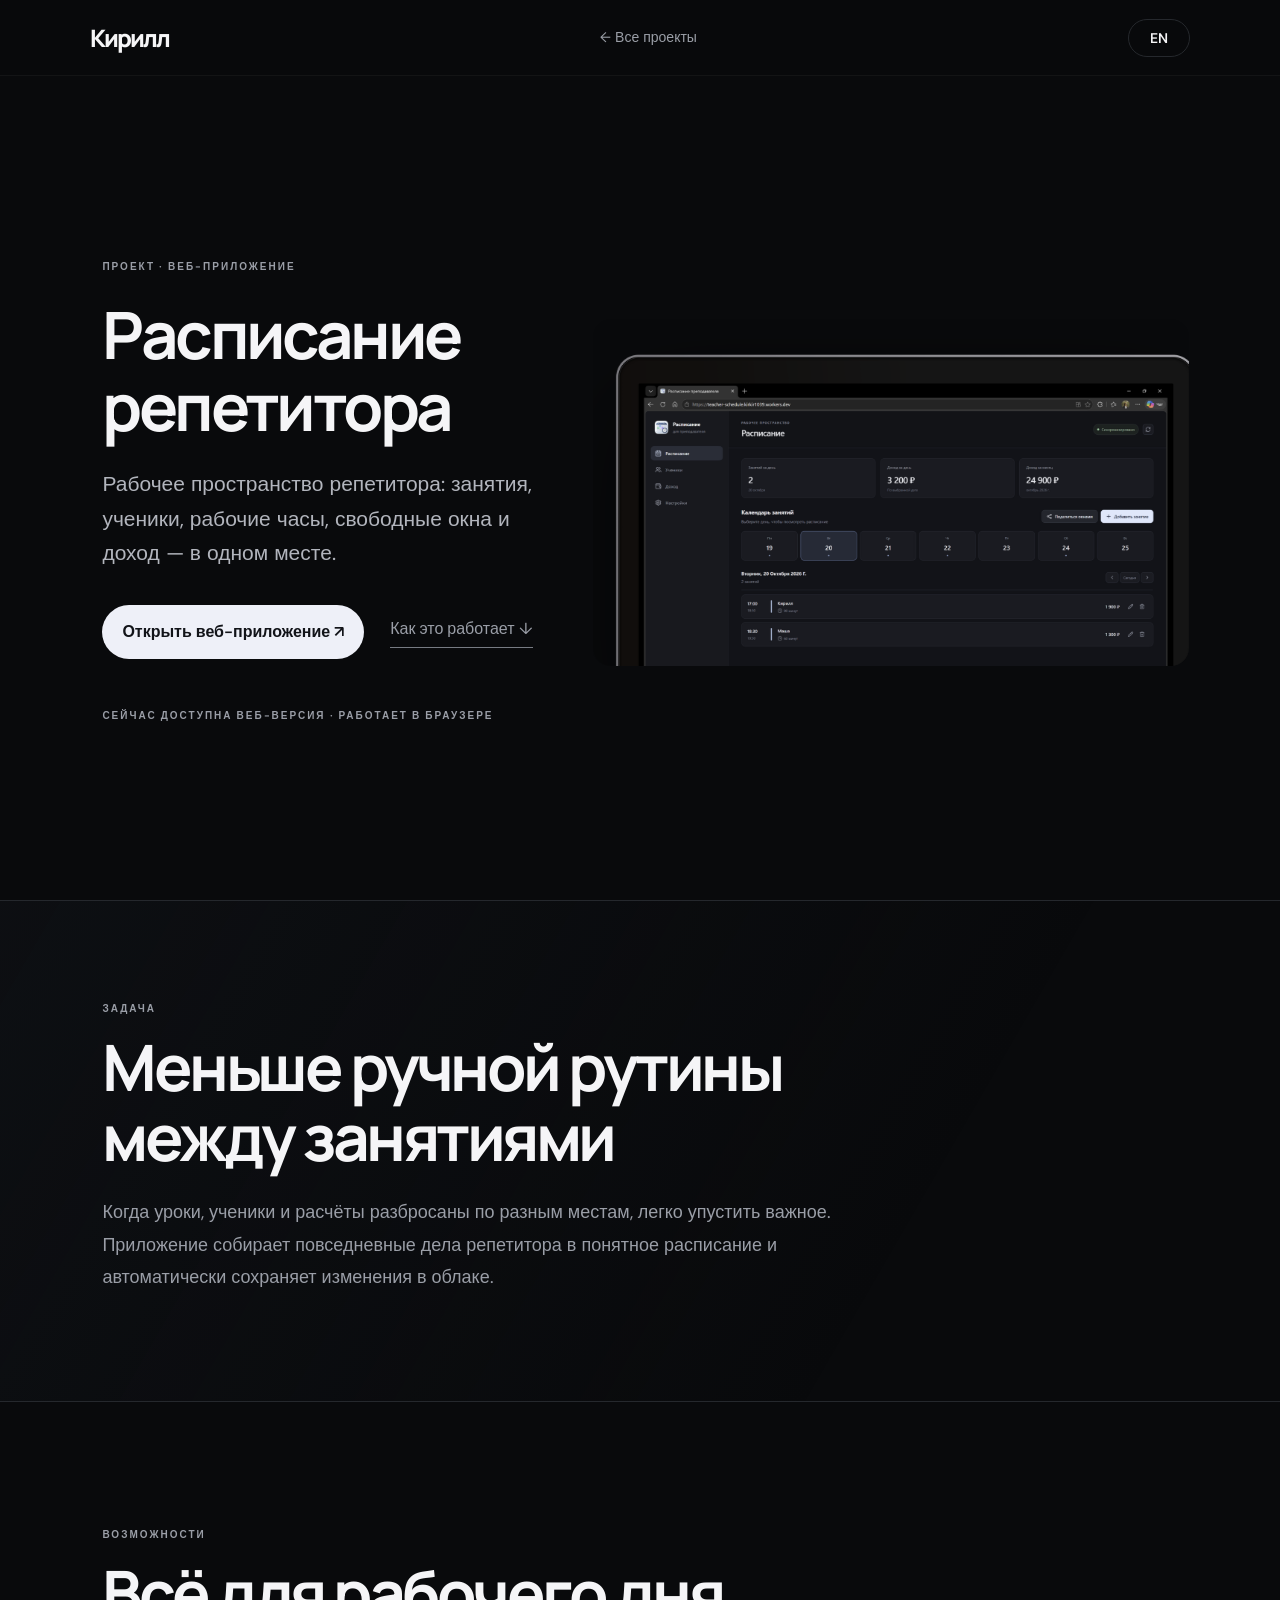
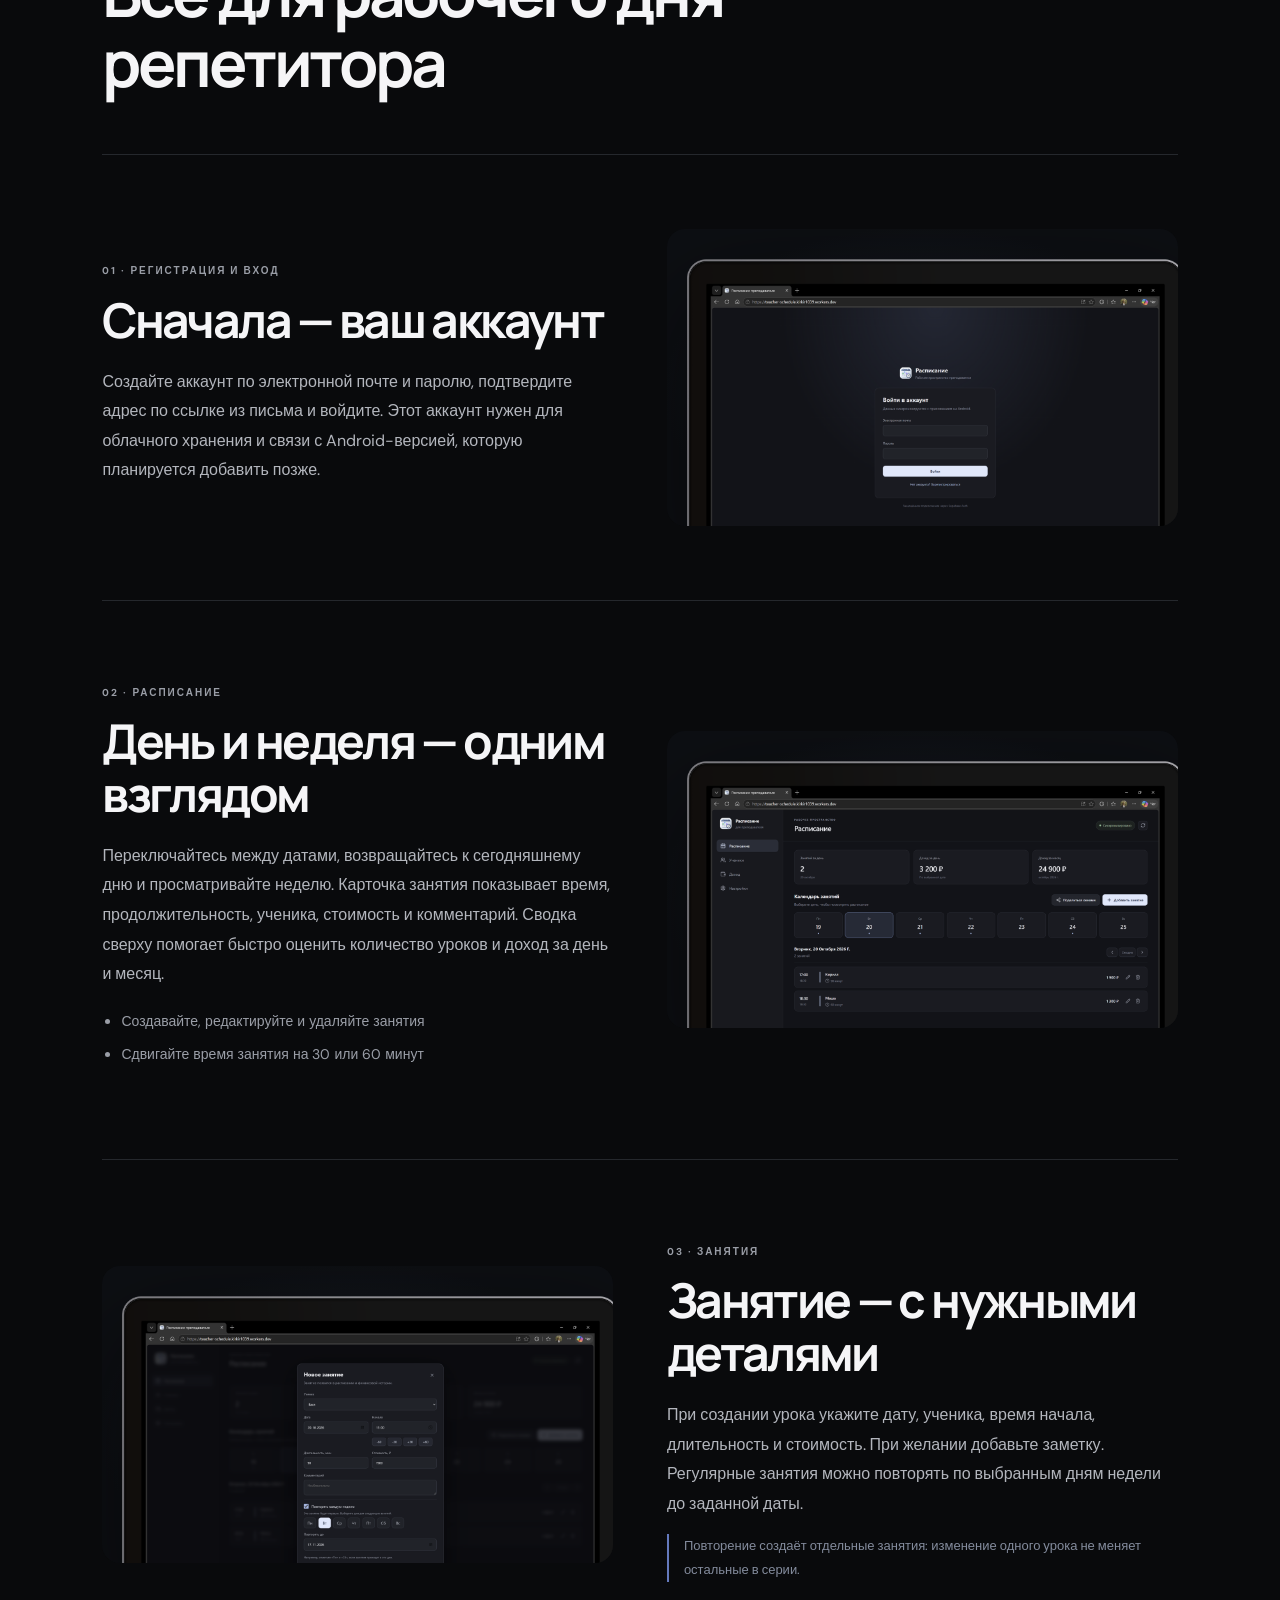
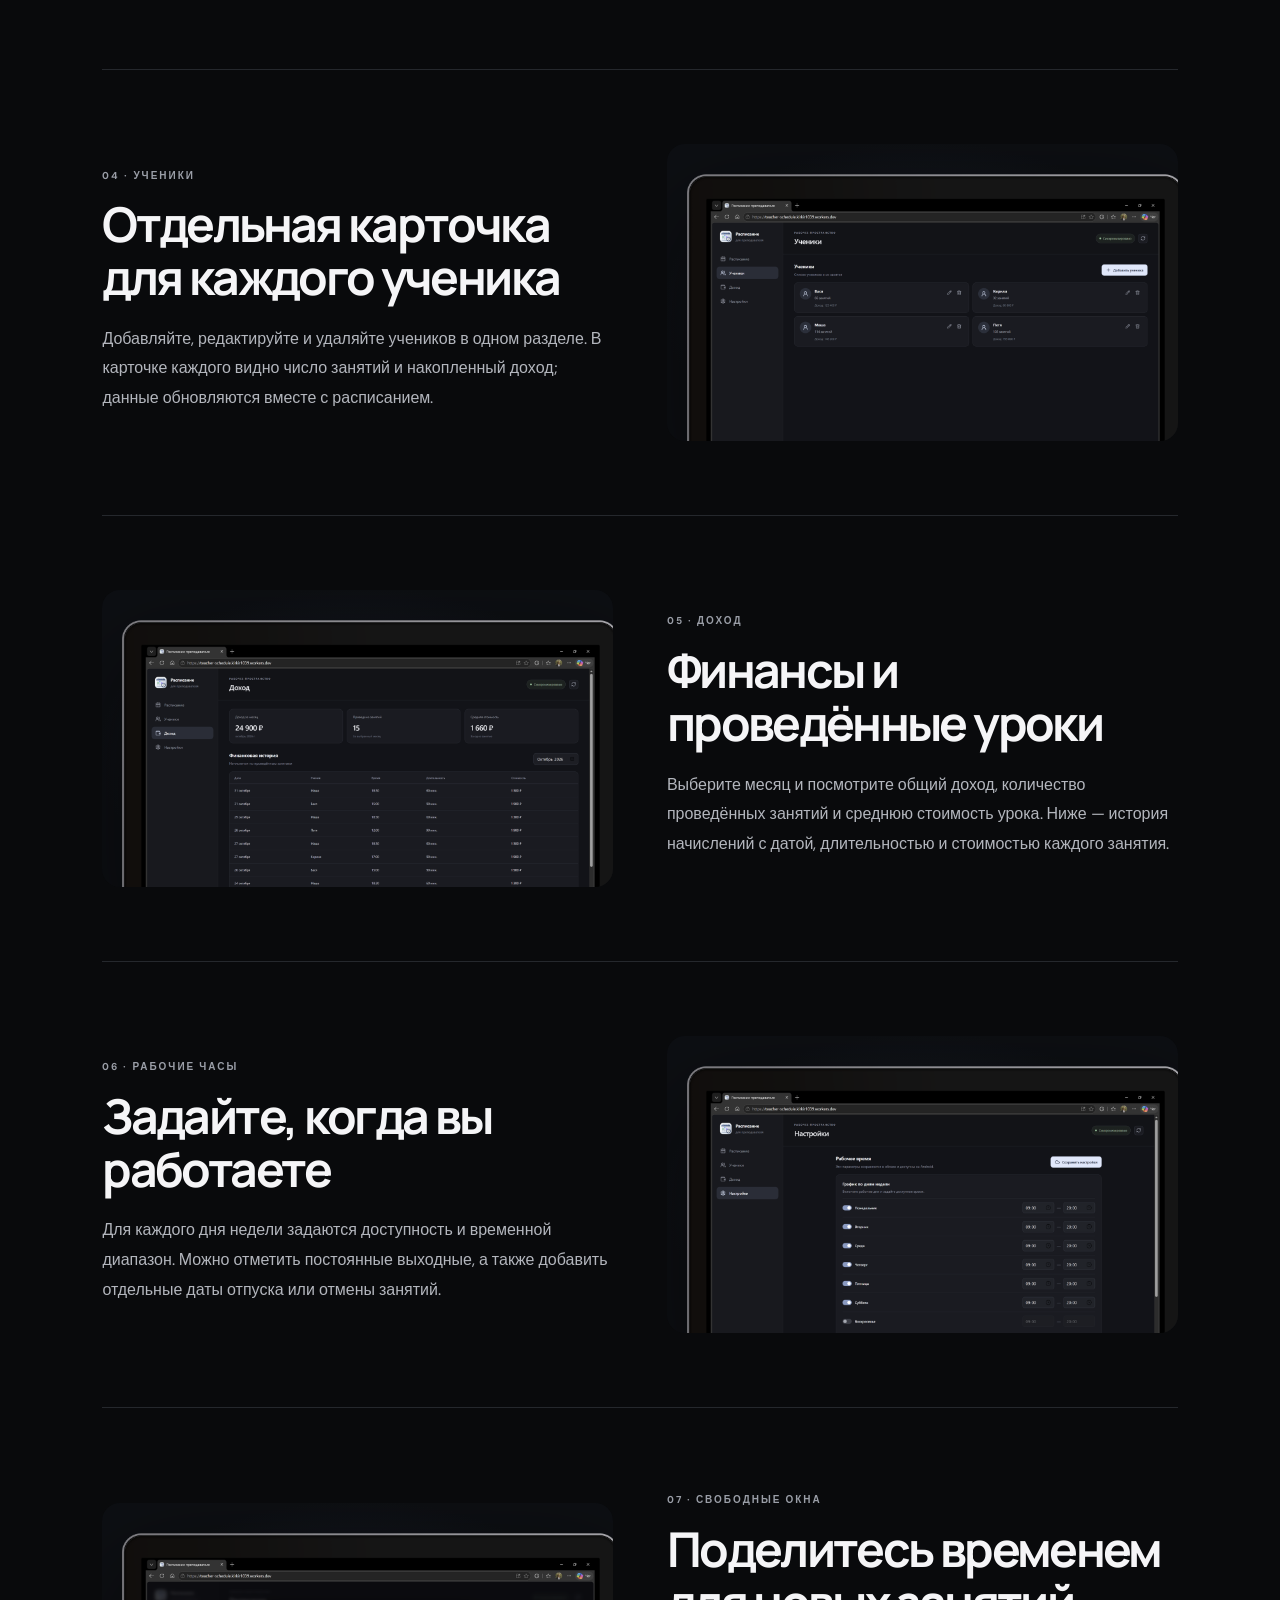
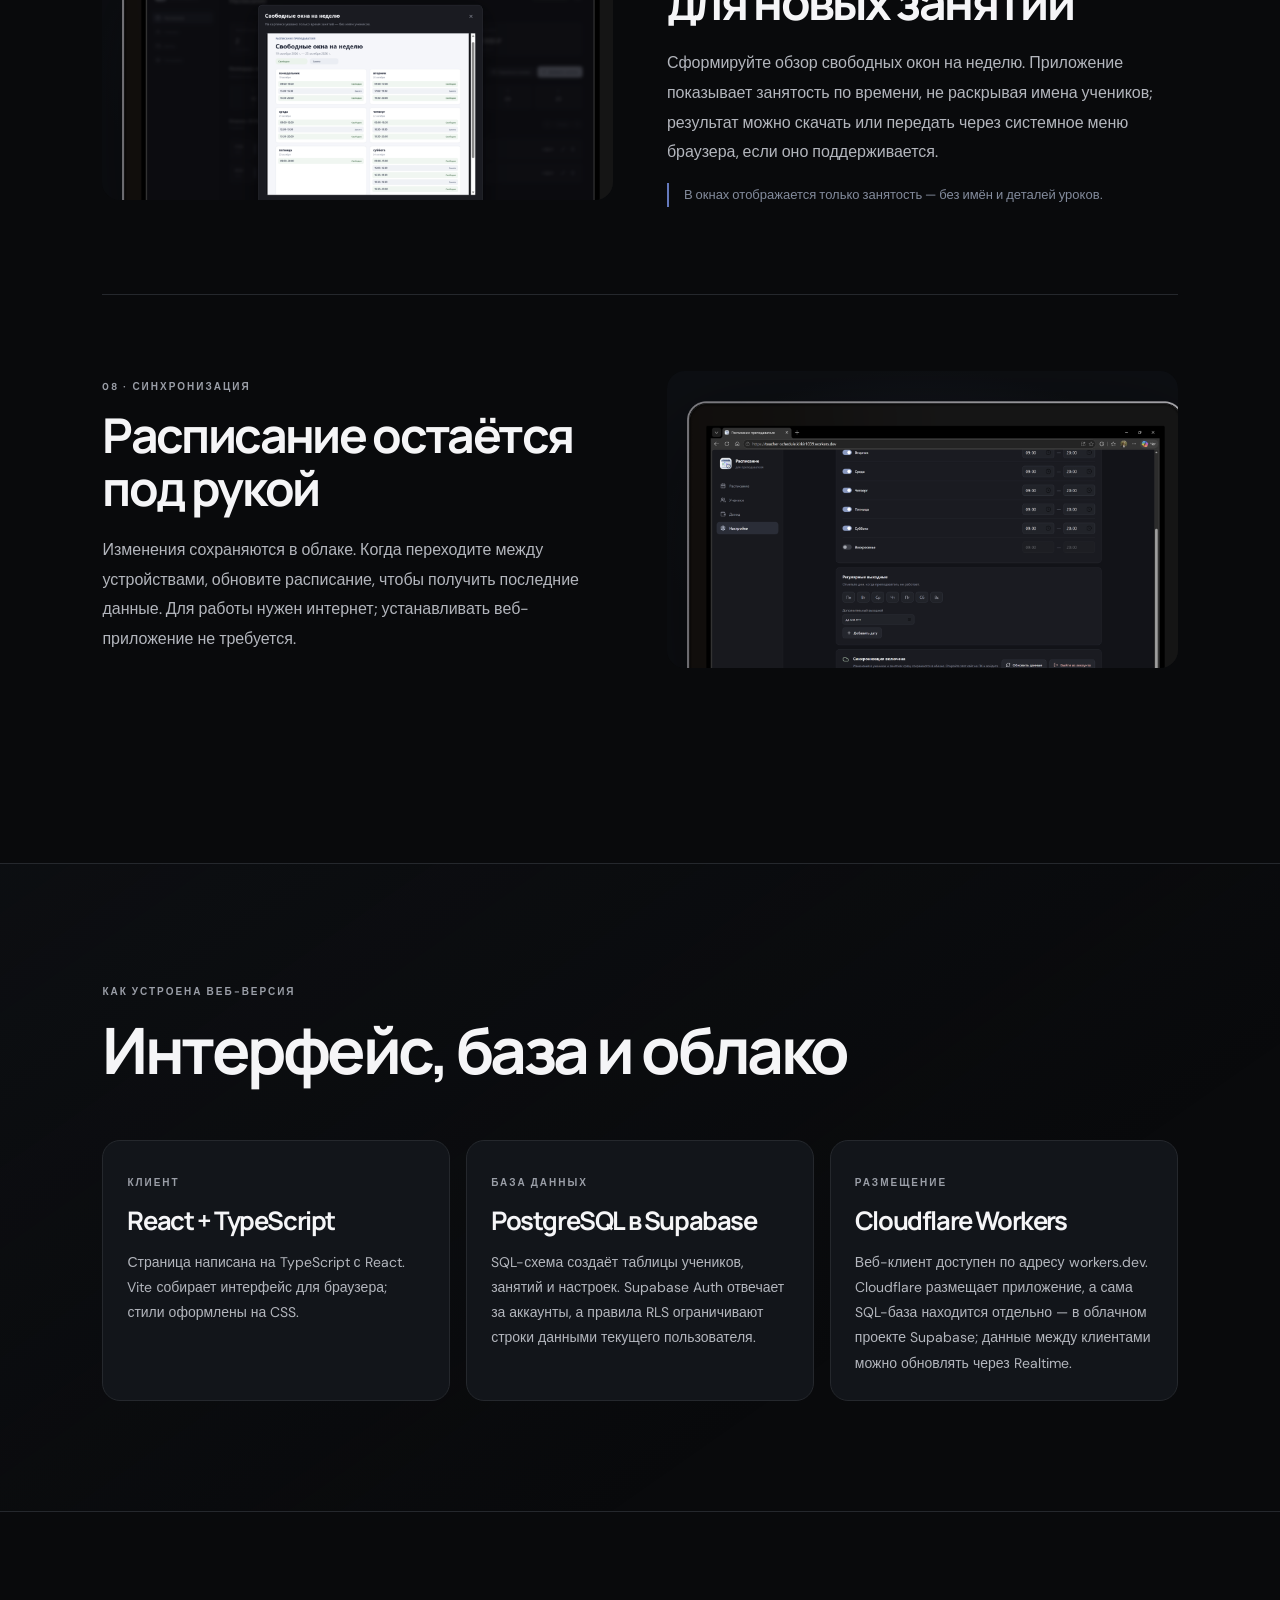
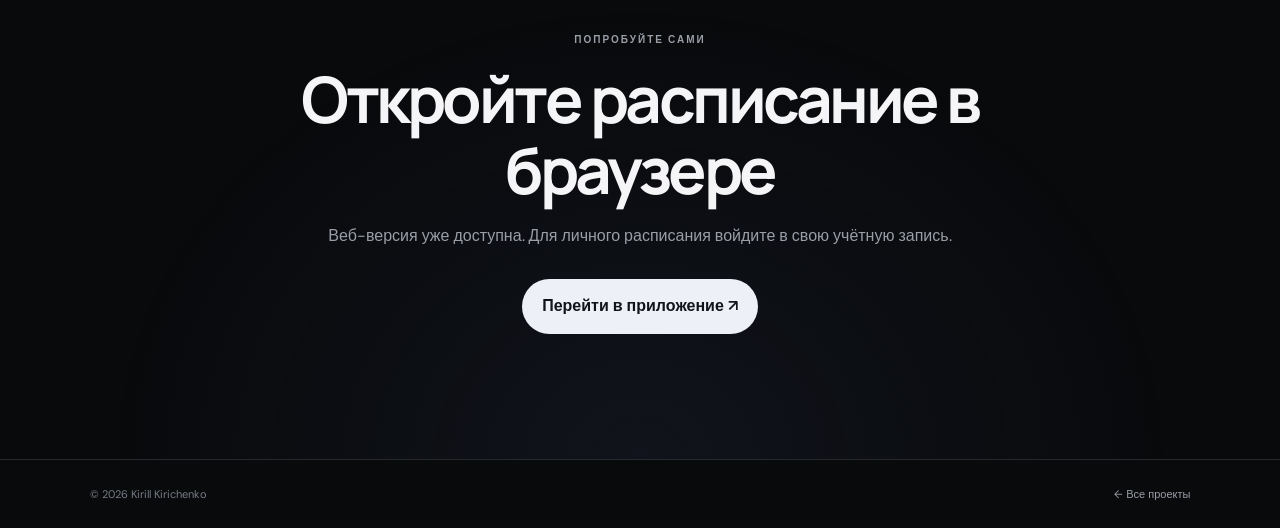
==== commit 0913250e: "Align tutor schedule screenshots and isolate laptop" ====
--- a/projects/tutor-schedule/index.html
+++ b/projects/tutor-schedule/index.html
@@ -6,7 +6,7 @@
   <meta name="theme-color" content="#090a0c" />
   <meta name="description" content="Расписание репетитора — веб-приложение для управления занятиями, учениками, рабочими часами и доходом." />
   <title>Расписание репетитора — Кирилл Кириченко</title>
-  <link rel="stylesheet" href="tutor.css?v=oct19" />
+  <link rel="stylesheet" href="tutor.css?v=oct19-layout" />
 </head>
 <body>
   <header class="topbar">
--- a/projects/tutor-schedule/tutor.css
+++ b/projects/tutor-schedule/tutor.css
@@ -4,7 +4,7 @@
 @media(max-width:600px){.topbar{height:64px;padding:0 20px}.wordmark{font-size:21px}.back-link{font-size:12px}.section{padding:78px 22px}.hero{min-height:0;padding-top:82px;padding-bottom:72px}.hero h1{font-size:46px}.lead{font-size:16px}.hero-actions{gap:18px}.platform-note{margin-top:35px;font-size:9px}.intro-band{padding:70px 22px}.intro-band>p:last-child{font-size:16px}.features{padding-top:82px;padding-bottom:85px}.section-heading{margin-bottom:36px}.feature-row{padding:48px 0;gap:22px}.feature-copy>p:not(.eyebrow){font-size:15px}.feature-image{border-radius:10px}.closing{padding:78px 22px 88px}footer{padding:22px;gap:18px;font-size:10px}}
 @media(prefers-reduced-motion:reduce){html{scroll-behavior:auto}.reveal{opacity:1;transform:none;filter:none;transition:none}.hero.reveal.is-visible .hero-copy>*{animation:none}.hero-laptop{animation:none}.feature-image img,.primary-link{transition:none}}
 h1{font-size:clamp(46px,5.1vw,68px);max-width:620px}
-.feature-row{grid-template-columns:minmax(250px,.64fr) minmax(500px,1.36fr);gap:5%}
+.feature-row{grid-template-columns:repeat(2,minmax(0,1fr));gap:5%}
 .feature-image,.hero-laptop{width:100%;aspect-ratio:1.72;overflow:hidden;border-radius:18px}
 .feature-image img,.hero-laptop img{width:100%;height:100%;object-fit:cover;object-position:center 29%;transform:scale(1.25);transform-origin:40% 50%}
 .feature-image:hover img{transform:scale(1.29)}
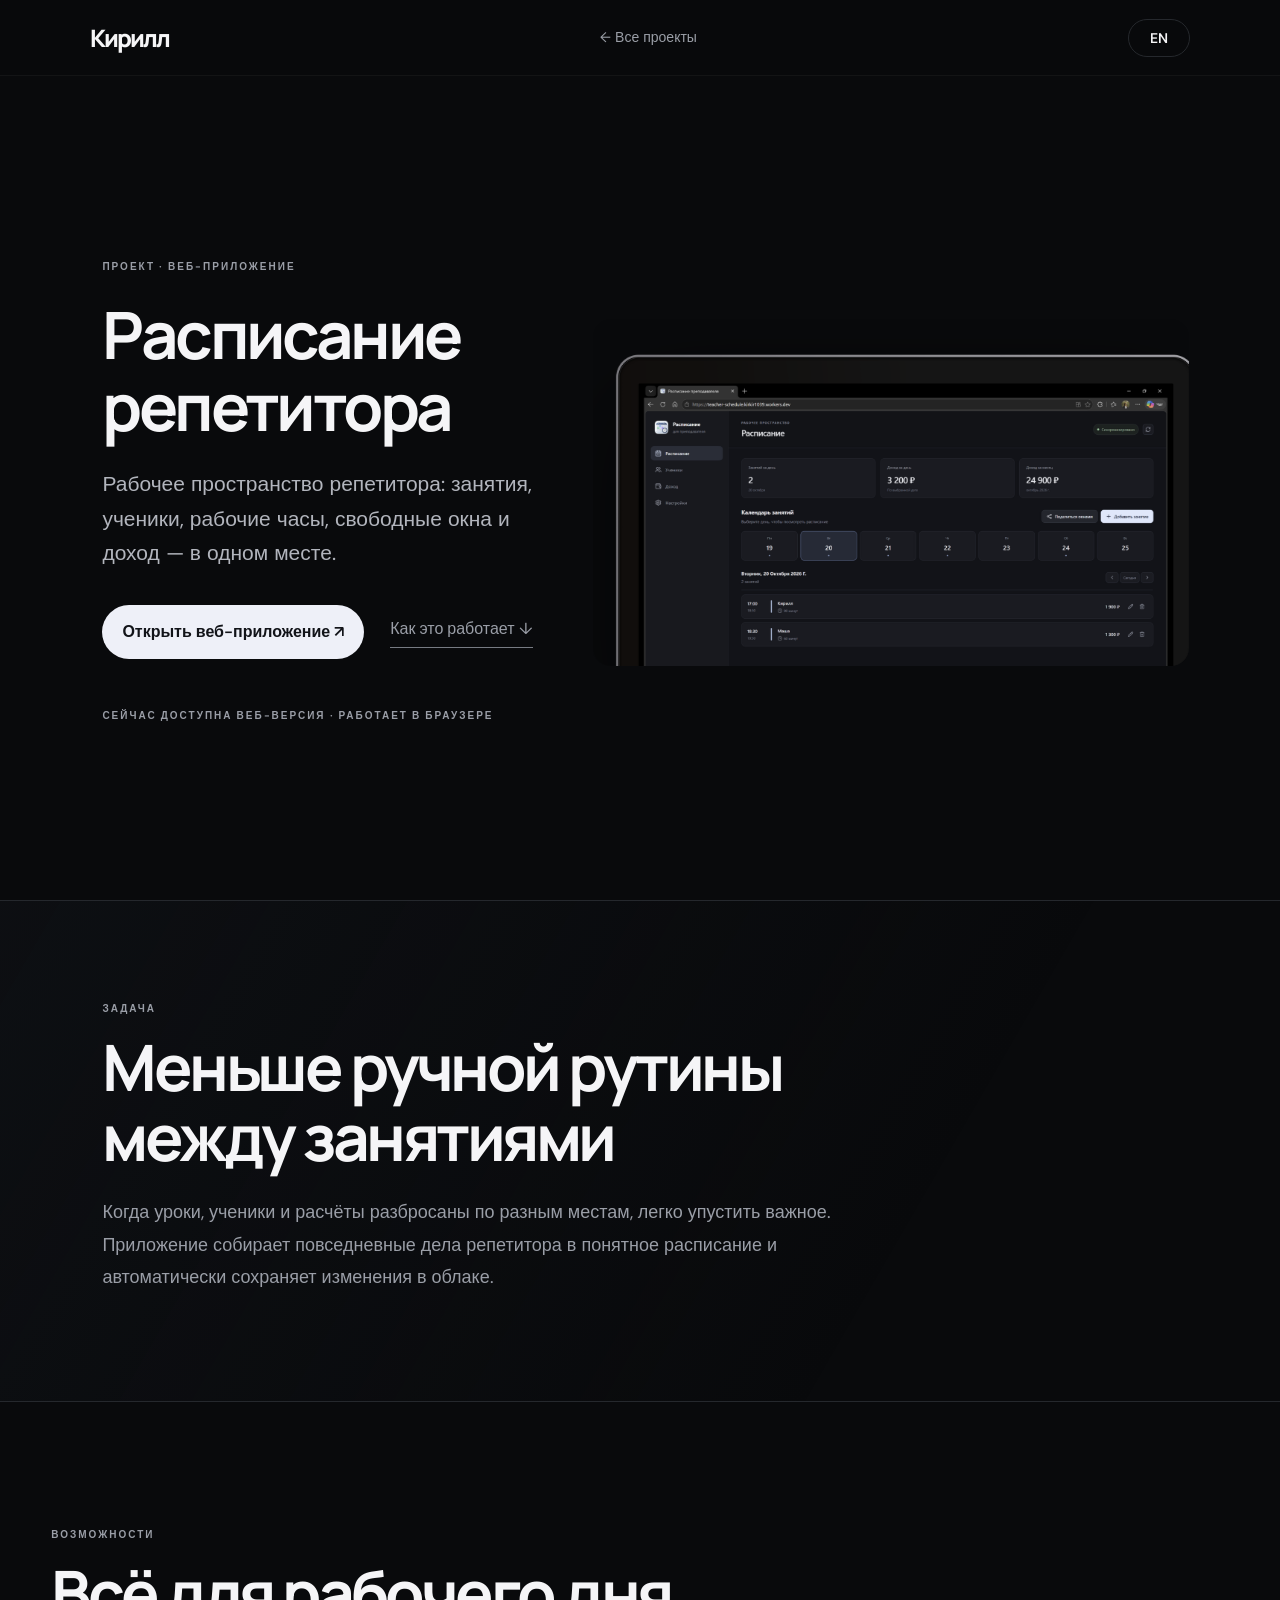
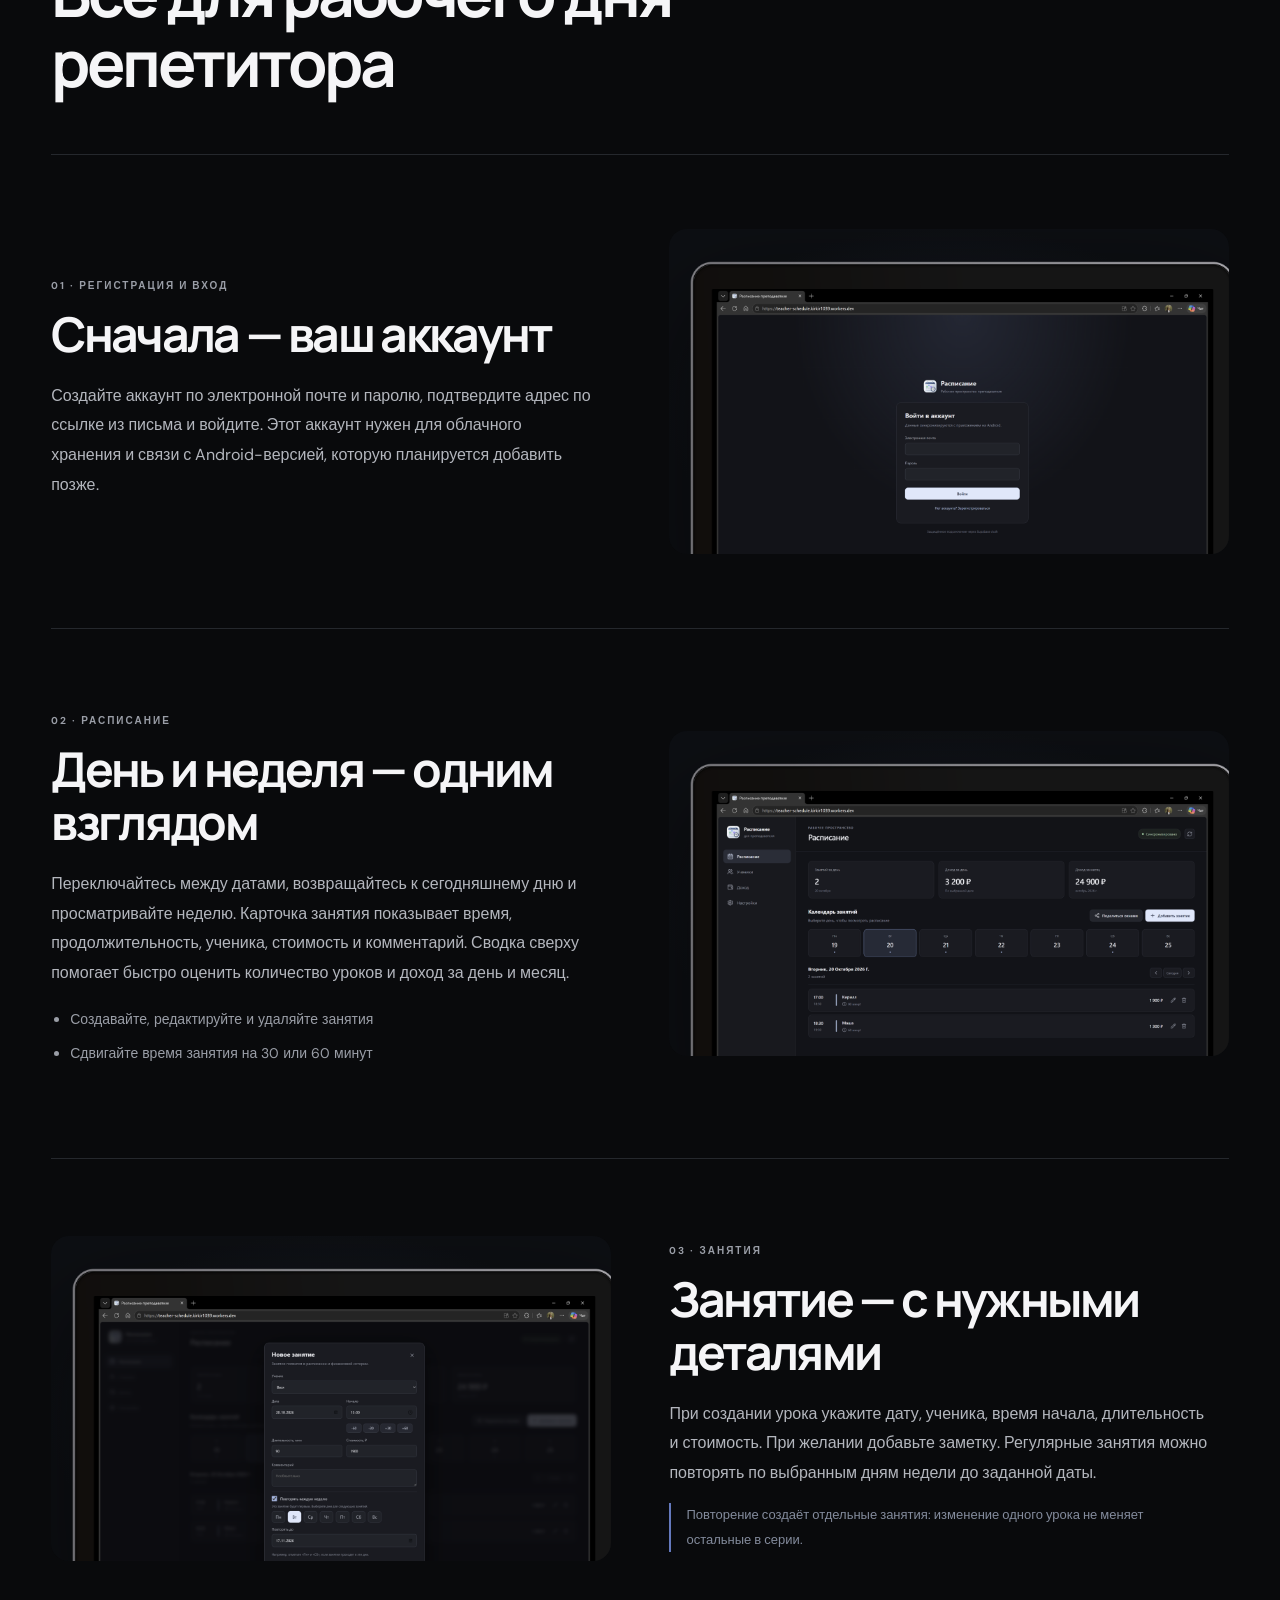
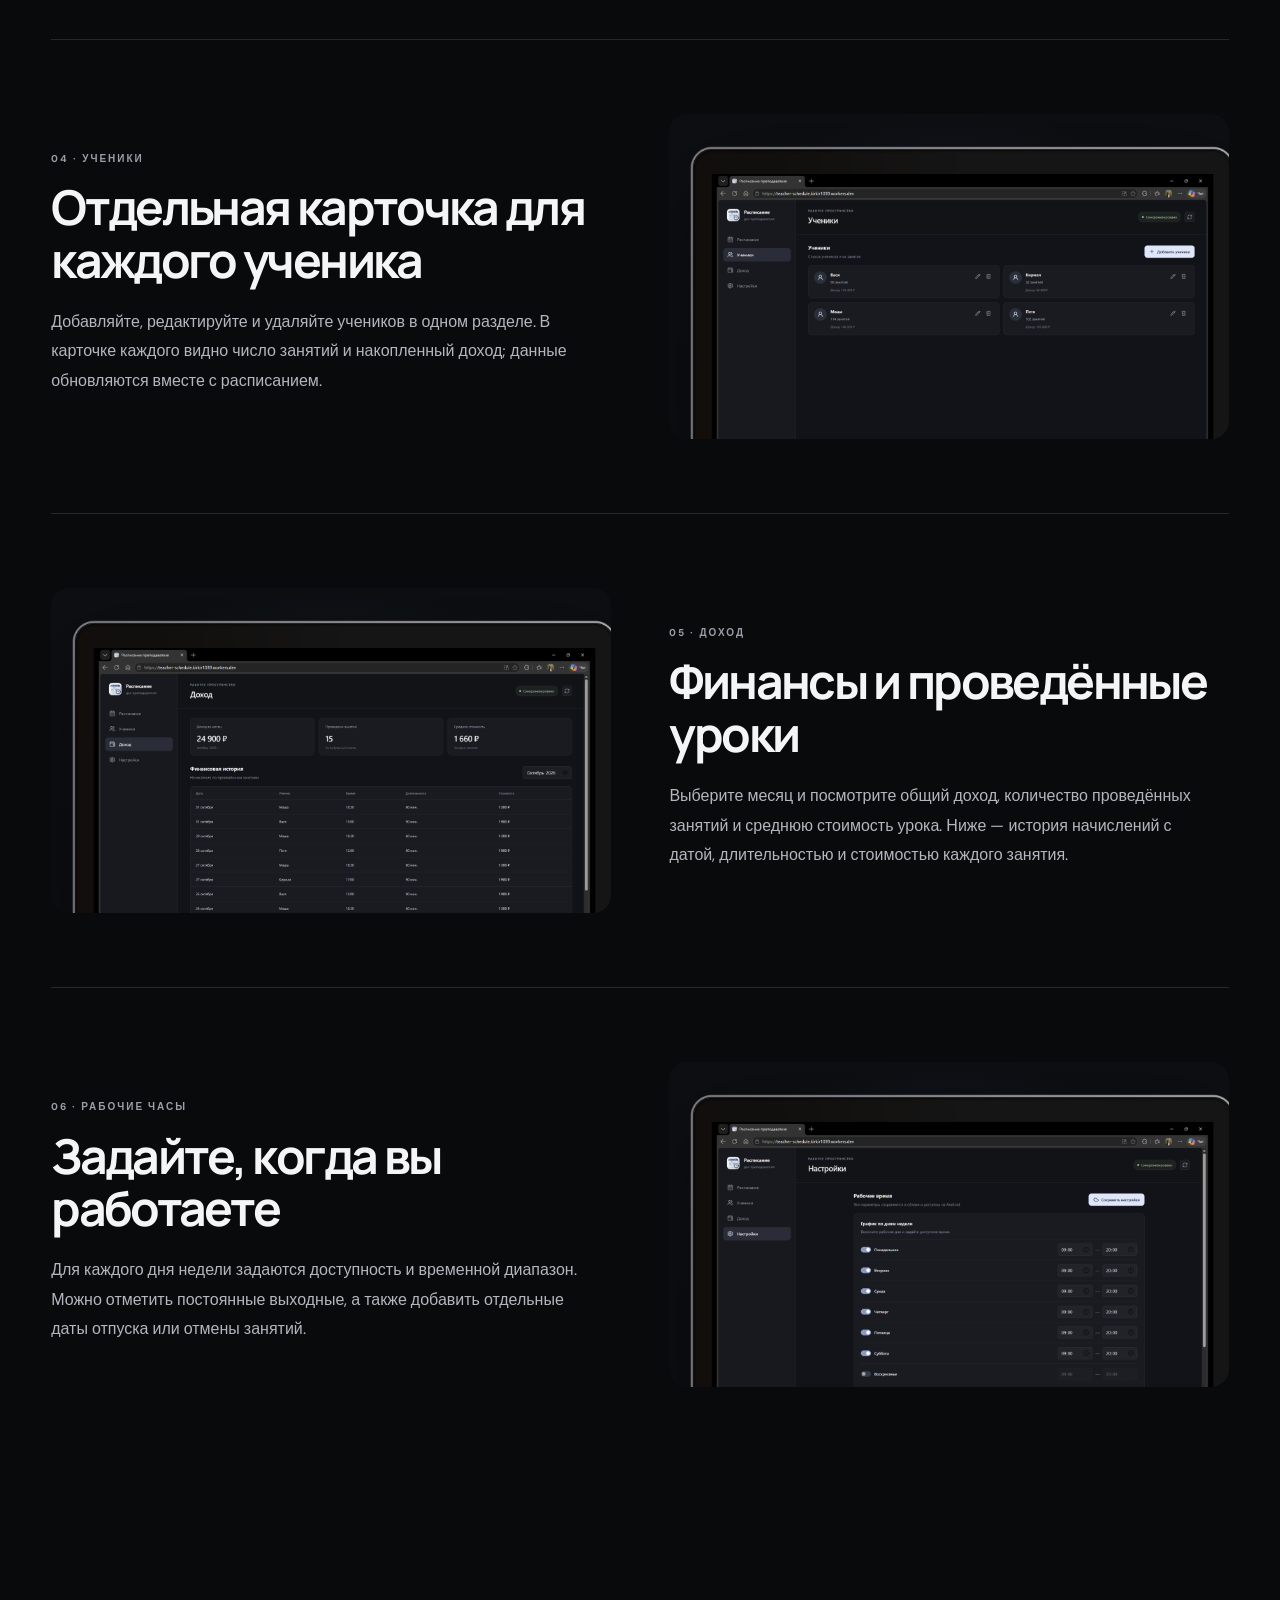
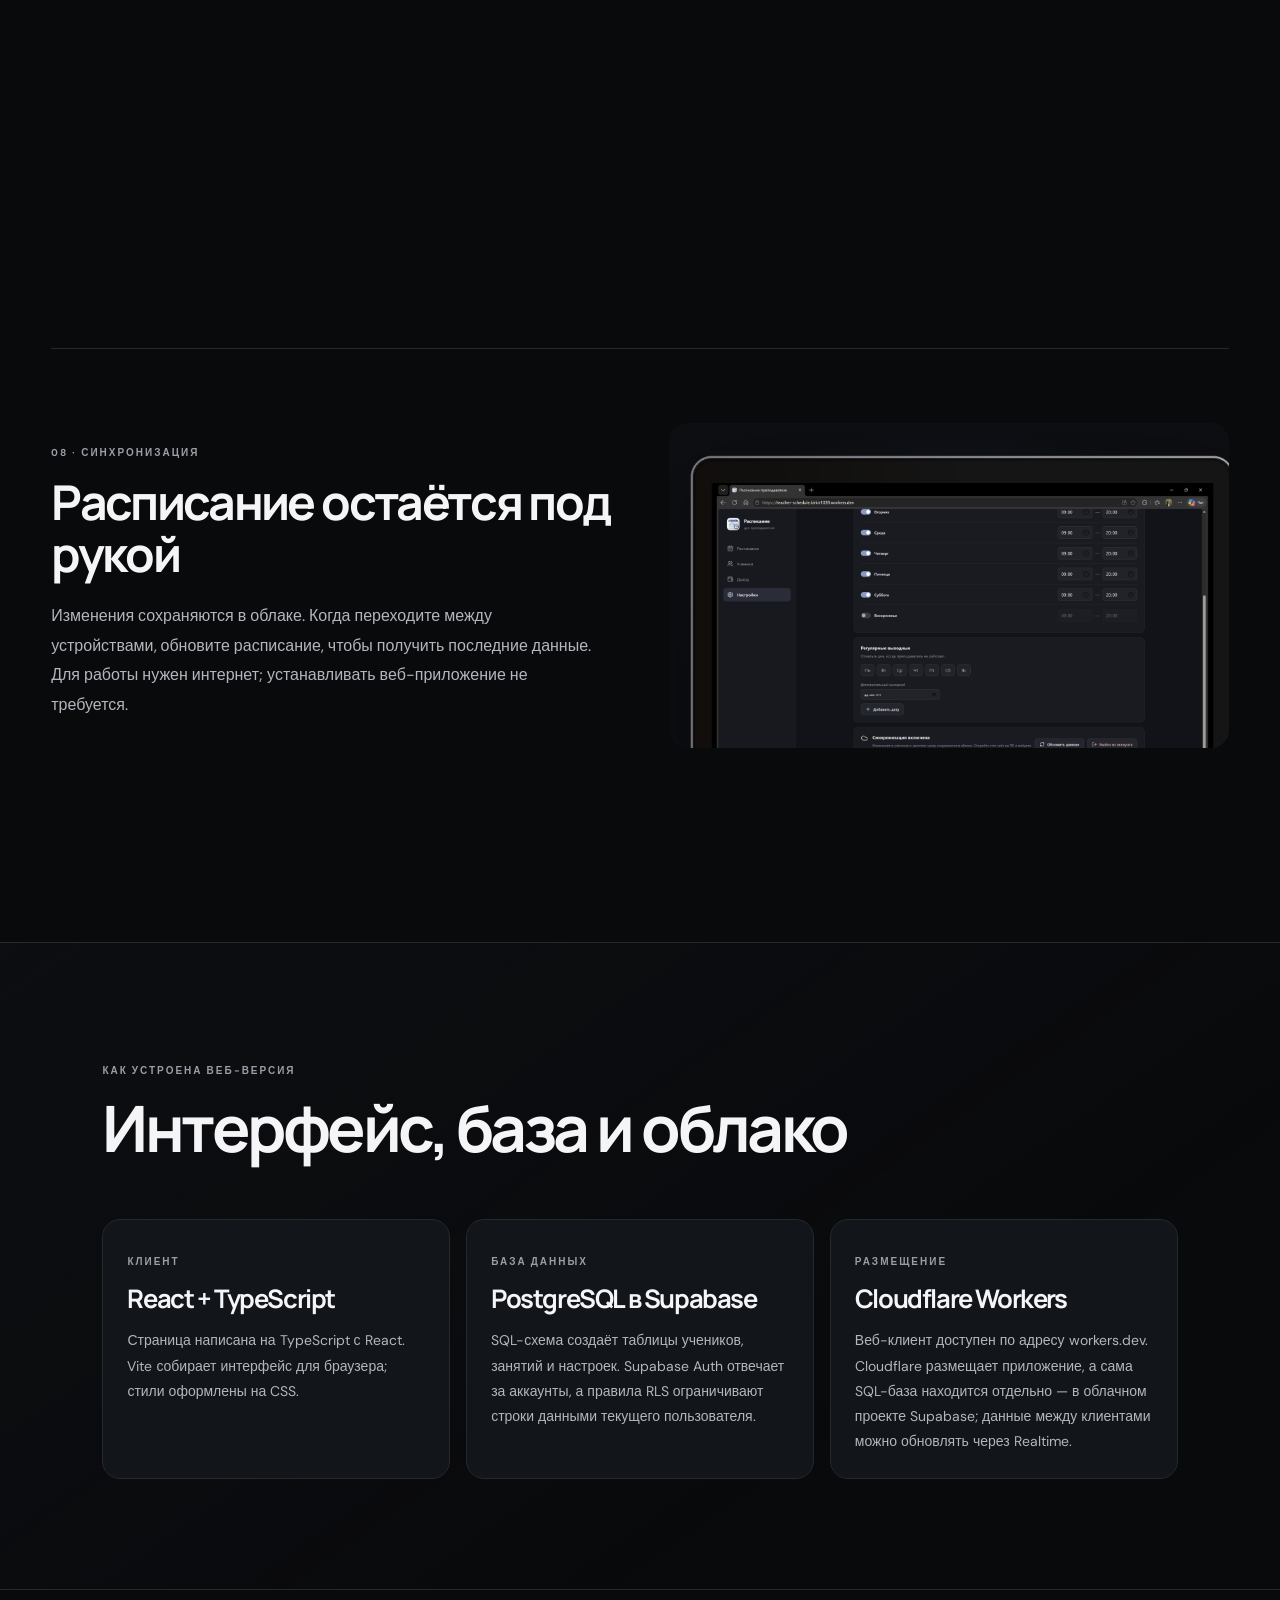
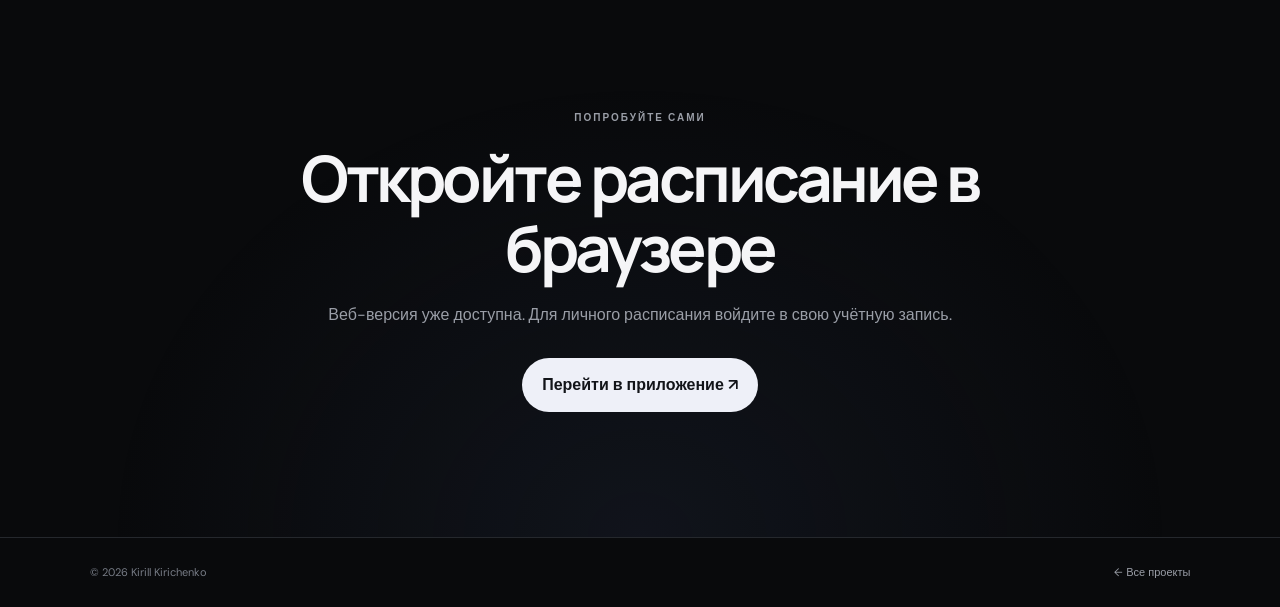
==== commit 2a2cb55a: "Widen tutor schedule feature section" ====
--- a/projects/tutor-schedule/index.html
+++ b/projects/tutor-schedule/index.html
@@ -6,7 +6,7 @@
   <meta name="theme-color" content="#090a0c" />
   <meta name="description" content="Расписание репетитора — веб-приложение для управления занятиями, учениками, рабочими часами и доходом." />
   <title>Расписание репетитора — Кирилл Кириченко</title>
-  <link rel="stylesheet" href="tutor.css?v=oct19-layout" />
+  <link rel="stylesheet" href="tutor.css?v=oct19-wide" />
 </head>
 <body>
   <header class="topbar">
--- a/projects/tutor-schedule/tutor.css
+++ b/projects/tutor-schedule/tutor.css
@@ -1,7 +1,7 @@
 @import url('https://fonts.googleapis.com/css2?family=DM+Sans:wght@400;500;600;700&family=Manrope:wght@400;500;600;700;800&display=swap');
-:root{color-scheme:dark;--bg:#090a0c;--panel:#111316;--text:#f5f5f7;--muted:#9a9ea7;--line:#25282d;--accent:#a7b9ff;--ease:cubic-bezier(.2,.7,.2,1)}*{box-sizing:border-box}html{scroll-behavior:smooth;scroll-padding-top:90px}body{margin:0;background:var(--bg);color:var(--text);font:16px/1.65 'DM Sans',sans-serif}.topbar{height:76px;display:flex;align-items:center;justify-content:space-between;padding:0 max(7vw,24px);border-bottom:1px solid #ffffff0b;position:sticky;top:0;background:#090a0ce8;backdrop-filter:blur(18px);z-index:5}.wordmark{font:800 24px Manrope,sans-serif;letter-spacing:-2px;color:var(--text);text-decoration:none}.back-link{color:var(--muted);text-decoration:none;font-size:14px}.back-link:hover,.quiet-link:hover,footer a:hover{color:var(--text)}button.language{border:1px solid var(--line);background:transparent;color:var(--text);border-radius:99px;min-width:62px;padding:9px 15px;font:600 14px 'DM Sans';cursor:pointer}.section{padding:110px max(8vw,30px)}.hero{min-height:calc(100svh - 76px);display:grid;grid-template-columns:minmax(320px,.85fr) minmax(420px,1.15fr);align-items:center;gap:3vw;padding-top:80px;padding-bottom:72px}.hero-copy{position:relative;z-index:1}.eyebrow{font-size:10px;font-weight:700;letter-spacing:2px;color:var(--muted)}h1,h2,h3{font-family:Manrope,sans-serif;letter-spacing:-.055em;line-height:1.1}h1{font-size:clamp(48px,6vw,82px);margin:24px 0;max-width:690px}h2{font-size:clamp(38px,5vw,64px);margin:14px 0 24px}h3{font-size:clamp(30px,3.8vw,48px);margin:14px 0 20px}.lead{max-width:550px;color:#b2b5bd;font-size:clamp(17px,1.65vw,21px);line-height:1.65}.hero-actions{display:flex;align-items:center;gap:26px;flex-wrap:wrap;margin-top:34px}.primary-link{display:inline-flex;align-items:center;justify-content:center;padding:14px 20px;border-radius:99px;background:#eef0f8;color:#121419;text-decoration:none;font-weight:600;transition:transform .3s var(--ease),background .3s var(--ease)}.primary-link:hover{transform:translateY(-3px);background:white}.quiet-link{color:var(--muted);text-decoration:none;border-bottom:1px solid #777b83;padding:0 0 5px}.platform-note{margin-top:48px;line-height:1.8}.laptop{position:relative;margin:0;min-width:0}.laptop img{display:block;width:100%;height:auto;filter:drop-shadow(0 28px 42px #0008)}.hero-laptop{transform:translateX(2%);animation:float-in 1.2s .24s both var(--ease)}.intro-band{padding:90px max(8vw,30px);border-top:1px solid var(--line);border-bottom:1px solid var(--line);background:linear-gradient(120deg,#11141988,transparent 70%)}.intro-band h2{max-width:800px}.intro-band>p:last-child{max-width:760px;color:var(--muted);font-size:18px;line-height:1.8}.section-heading{margin-bottom:55px}.section-heading h2{max-width:800px}.features{padding-top:115px;padding-bottom:120px}.feature-row{display:grid;grid-template-columns:minmax(260px,.72fr) minmax(430px,1.28fr);gap:7%;align-items:center;padding:74px 0;border-top:1px solid var(--line)}.feature-row.reverse .feature-copy{order:2}.feature-row.reverse .feature-image{order:1}.feature-copy>p:not(.eyebrow){max-width:540px;color:#b3b6bd;font-size:16px;line-height:1.85}.feature-copy ul{padding-left:19px;color:var(--muted);font-size:14px}.feature-copy li{padding:5px 0}.detail-note{padding-left:15px;border-left:2px solid #6479bd;color:#838b9c!important;font-size:13px!important}.feature-image{border-radius:16px;background:radial-gradient(ellipse at 50% 55%,#1a202b 0,#0d0f13 72%);overflow:hidden}.feature-image img{transition:transform 1s var(--ease),filter 1s var(--ease)}.feature-image:hover img{transform:translateY(-4px) scale(1.012);filter:drop-shadow(0 35px 45px #0009)}.closing{text-align:center;border-top:1px solid var(--line);padding:110px 24px 125px;background:radial-gradient(ellipse at 50% 100%,#20283b55,transparent 58%)}.closing h2{max-width:760px;margin:16px auto}.closing>p:not(.eyebrow){color:var(--muted);margin:18px auto 30px}footer{border-top:1px solid var(--line);padding:25px max(7vw,24px);display:flex;justify-content:space-between;color:#777c86;font-size:11px}footer a{color:var(--muted);text-decoration:none}.reveal{opacity:0;transform:translate3d(0,46px,0) scale(.99);filter:blur(4px);transition:opacity 1.1s var(--ease),transform 1.1s var(--ease),filter 1.1s ease}.reveal.is-visible{opacity:1;transform:translate3d(0,0,0) scale(1);filter:blur(0)}.hero.reveal.is-visible .hero-copy>*{animation:text-in .9s both var(--ease)}.hero.reveal.is-visible .hero-copy>*:nth-child(2){animation-delay:.08s}.hero.reveal.is-visible .hero-copy>*:nth-child(3){animation-delay:.16s}.hero.reveal.is-visible .hero-copy>*:nth-child(4){animation-delay:.24s}.hero.reveal.is-visible .hero-copy>*:nth-child(5){animation-delay:.32s}@keyframes text-in{from{opacity:0;transform:translateY(22px);filter:blur(4px)}to{opacity:1;transform:translateY(0);filter:blur(0)}}@keyframes float-in{from{opacity:0;transform:translate(3%,18px) scale(.98)}to{opacity:1;transform:translate(2%,0) scale(1)}}
+:root{color-scheme:dark;--bg:#090a0c;--panel:#111316;--text:#f5f5f7;--muted:#9a9ea7;--line:#25282d;--accent:#a7b9ff;--ease:cubic-bezier(.2,.7,.2,1)}*{box-sizing:border-box}html{scroll-behavior:smooth;scroll-padding-top:90px}body{margin:0;background:var(--bg);color:var(--text);font:16px/1.65 'DM Sans',sans-serif}.topbar{height:76px;display:flex;align-items:center;justify-content:space-between;padding:0 max(7vw,24px);border-bottom:1px solid #ffffff0b;position:sticky;top:0;background:#090a0ce8;backdrop-filter:blur(18px);z-index:5}.wordmark{font:800 24px Manrope,sans-serif;letter-spacing:-2px;color:var(--text);text-decoration:none}.back-link{color:var(--muted);text-decoration:none;font-size:14px}.back-link:hover,.quiet-link:hover,footer a:hover{color:var(--text)}button.language{border:1px solid var(--line);background:transparent;color:var(--text);border-radius:99px;min-width:62px;padding:9px 15px;font:600 14px 'DM Sans';cursor:pointer}.section{padding:110px max(8vw,30px)}.hero{min-height:calc(100svh - 76px);display:grid;grid-template-columns:minmax(320px,.85fr) minmax(420px,1.15fr);align-items:center;gap:3vw;padding-top:80px;padding-bottom:72px}.hero-copy{position:relative;z-index:1}.eyebrow{font-size:10px;font-weight:700;letter-spacing:2px;color:var(--muted)}h1,h2,h3{font-family:Manrope,sans-serif;letter-spacing:-.055em;line-height:1.1}h1{font-size:clamp(48px,6vw,82px);margin:24px 0;max-width:690px}h2{font-size:clamp(38px,5vw,64px);margin:14px 0 24px}h3{font-size:clamp(30px,3.8vw,48px);margin:14px 0 20px}.lead{max-width:550px;color:#b2b5bd;font-size:clamp(17px,1.65vw,21px);line-height:1.65}.hero-actions{display:flex;align-items:center;gap:26px;flex-wrap:wrap;margin-top:34px}.primary-link{display:inline-flex;align-items:center;justify-content:center;padding:14px 20px;border-radius:99px;background:#eef0f8;color:#121419;text-decoration:none;font-weight:600;transition:transform .3s var(--ease),background .3s var(--ease)}.primary-link:hover{transform:translateY(-3px);background:white}.quiet-link{color:var(--muted);text-decoration:none;border-bottom:1px solid #777b83;padding:0 0 5px}.platform-note{margin-top:48px;line-height:1.8}.laptop{position:relative;margin:0;min-width:0}.laptop img{display:block;width:100%;height:auto;filter:drop-shadow(0 28px 42px #0008)}.hero-laptop{transform:translateX(2%);animation:float-in 1.2s .24s both var(--ease)}.intro-band{padding:90px max(8vw,30px);border-top:1px solid var(--line);border-bottom:1px solid var(--line);background:linear-gradient(120deg,#11141988,transparent 70%)}.intro-band h2{max-width:800px}.intro-band>p:last-child{max-width:760px;color:var(--muted);font-size:18px;line-height:1.8}.section-heading{margin-bottom:55px}.section-heading h2{max-width:800px}.features{padding:115px max(4vw,30px) 120px}.feature-row{display:grid;grid-template-columns:minmax(260px,.72fr) minmax(430px,1.28fr);gap:7%;align-items:center;padding:74px 0;border-top:1px solid var(--line)}.feature-row.reverse .feature-copy{order:2}.feature-row.reverse .feature-image{order:1}.feature-copy>p:not(.eyebrow){max-width:540px;color:#b3b6bd;font-size:16px;line-height:1.85}.feature-copy ul{padding-left:19px;color:var(--muted);font-size:14px}.feature-copy li{padding:5px 0}.detail-note{padding-left:15px;border-left:2px solid #6479bd;color:#838b9c!important;font-size:13px!important}.feature-image{border-radius:16px;background:radial-gradient(ellipse at 50% 55%,#1a202b 0,#0d0f13 72%);overflow:hidden}.feature-image img{transition:transform 1s var(--ease),filter 1s var(--ease)}.feature-image:hover img{transform:translateY(-4px) scale(1.012);filter:drop-shadow(0 35px 45px #0009)}.closing{text-align:center;border-top:1px solid var(--line);padding:110px 24px 125px;background:radial-gradient(ellipse at 50% 100%,#20283b55,transparent 58%)}.closing h2{max-width:760px;margin:16px auto}.closing>p:not(.eyebrow){color:var(--muted);margin:18px auto 30px}footer{border-top:1px solid var(--line);padding:25px max(7vw,24px);display:flex;justify-content:space-between;color:#777c86;font-size:11px}footer a{color:var(--muted);text-decoration:none}.reveal{opacity:0;transform:translate3d(0,46px,0) scale(.99);filter:blur(4px);transition:opacity 1.1s var(--ease),transform 1.1s var(--ease),filter 1.1s ease}.reveal.is-visible{opacity:1;transform:translate3d(0,0,0) scale(1);filter:blur(0)}.hero.reveal.is-visible .hero-copy>*{animation:text-in .9s both var(--ease)}.hero.reveal.is-visible .hero-copy>*:nth-child(2){animation-delay:.08s}.hero.reveal.is-visible .hero-copy>*:nth-child(3){animation-delay:.16s}.hero.reveal.is-visible .hero-copy>*:nth-child(4){animation-delay:.24s}.hero.reveal.is-visible .hero-copy>*:nth-child(5){animation-delay:.32s}@keyframes text-in{from{opacity:0;transform:translateY(22px);filter:blur(4px)}to{opacity:1;transform:translateY(0);filter:blur(0)}}@keyframes float-in{from{opacity:0;transform:translate(3%,18px) scale(.98)}to{opacity:1;transform:translate(2%,0) scale(1)}}
 @media(max-width:950px){.hero{grid-template-columns:1fr;padding-top:90px;gap:24px}.hero-copy{max-width:760px}.hero-laptop{max-width:760px;justify-self:center}.feature-row{grid-template-columns:1fr;gap:28px}.feature-row.reverse .feature-copy,.feature-row.reverse .feature-image{order:initial}.feature-copy{max-width:750px}.feature-image{max-width:850px;width:100%;justify-self:center}}
-@media(max-width:600px){.topbar{height:64px;padding:0 20px}.wordmark{font-size:21px}.back-link{font-size:12px}.section{padding:78px 22px}.hero{min-height:0;padding-top:82px;padding-bottom:72px}.hero h1{font-size:46px}.lead{font-size:16px}.hero-actions{gap:18px}.platform-note{margin-top:35px;font-size:9px}.intro-band{padding:70px 22px}.intro-band>p:last-child{font-size:16px}.features{padding-top:82px;padding-bottom:85px}.section-heading{margin-bottom:36px}.feature-row{padding:48px 0;gap:22px}.feature-copy>p:not(.eyebrow){font-size:15px}.feature-image{border-radius:10px}.closing{padding:78px 22px 88px}footer{padding:22px;gap:18px;font-size:10px}}
+@media(max-width:600px){.topbar{height:64px;padding:0 20px}.wordmark{font-size:21px}.back-link{font-size:12px}.section{padding:78px 22px}.hero{min-height:0;padding-top:82px;padding-bottom:72px}.hero h1{font-size:46px}.lead{font-size:16px}.hero-actions{gap:18px}.platform-note{margin-top:35px;font-size:9px}.intro-band{padding:70px 22px}.intro-band>p:last-child{font-size:16px}.features{padding:82px 22px 85px}.section-heading{margin-bottom:36px}.feature-row{padding:48px 0;gap:22px}.feature-copy>p:not(.eyebrow){font-size:15px}.feature-image{border-radius:10px}.closing{padding:78px 22px 88px}footer{padding:22px;gap:18px;font-size:10px}}
 @media(prefers-reduced-motion:reduce){html{scroll-behavior:auto}.reveal{opacity:1;transform:none;filter:none;transition:none}.hero.reveal.is-visible .hero-copy>*{animation:none}.hero-laptop{animation:none}.feature-image img,.primary-link{transition:none}}
 h1{font-size:clamp(46px,5.1vw,68px);max-width:620px}
 .feature-row{grid-template-columns:repeat(2,minmax(0,1fr));gap:5%}
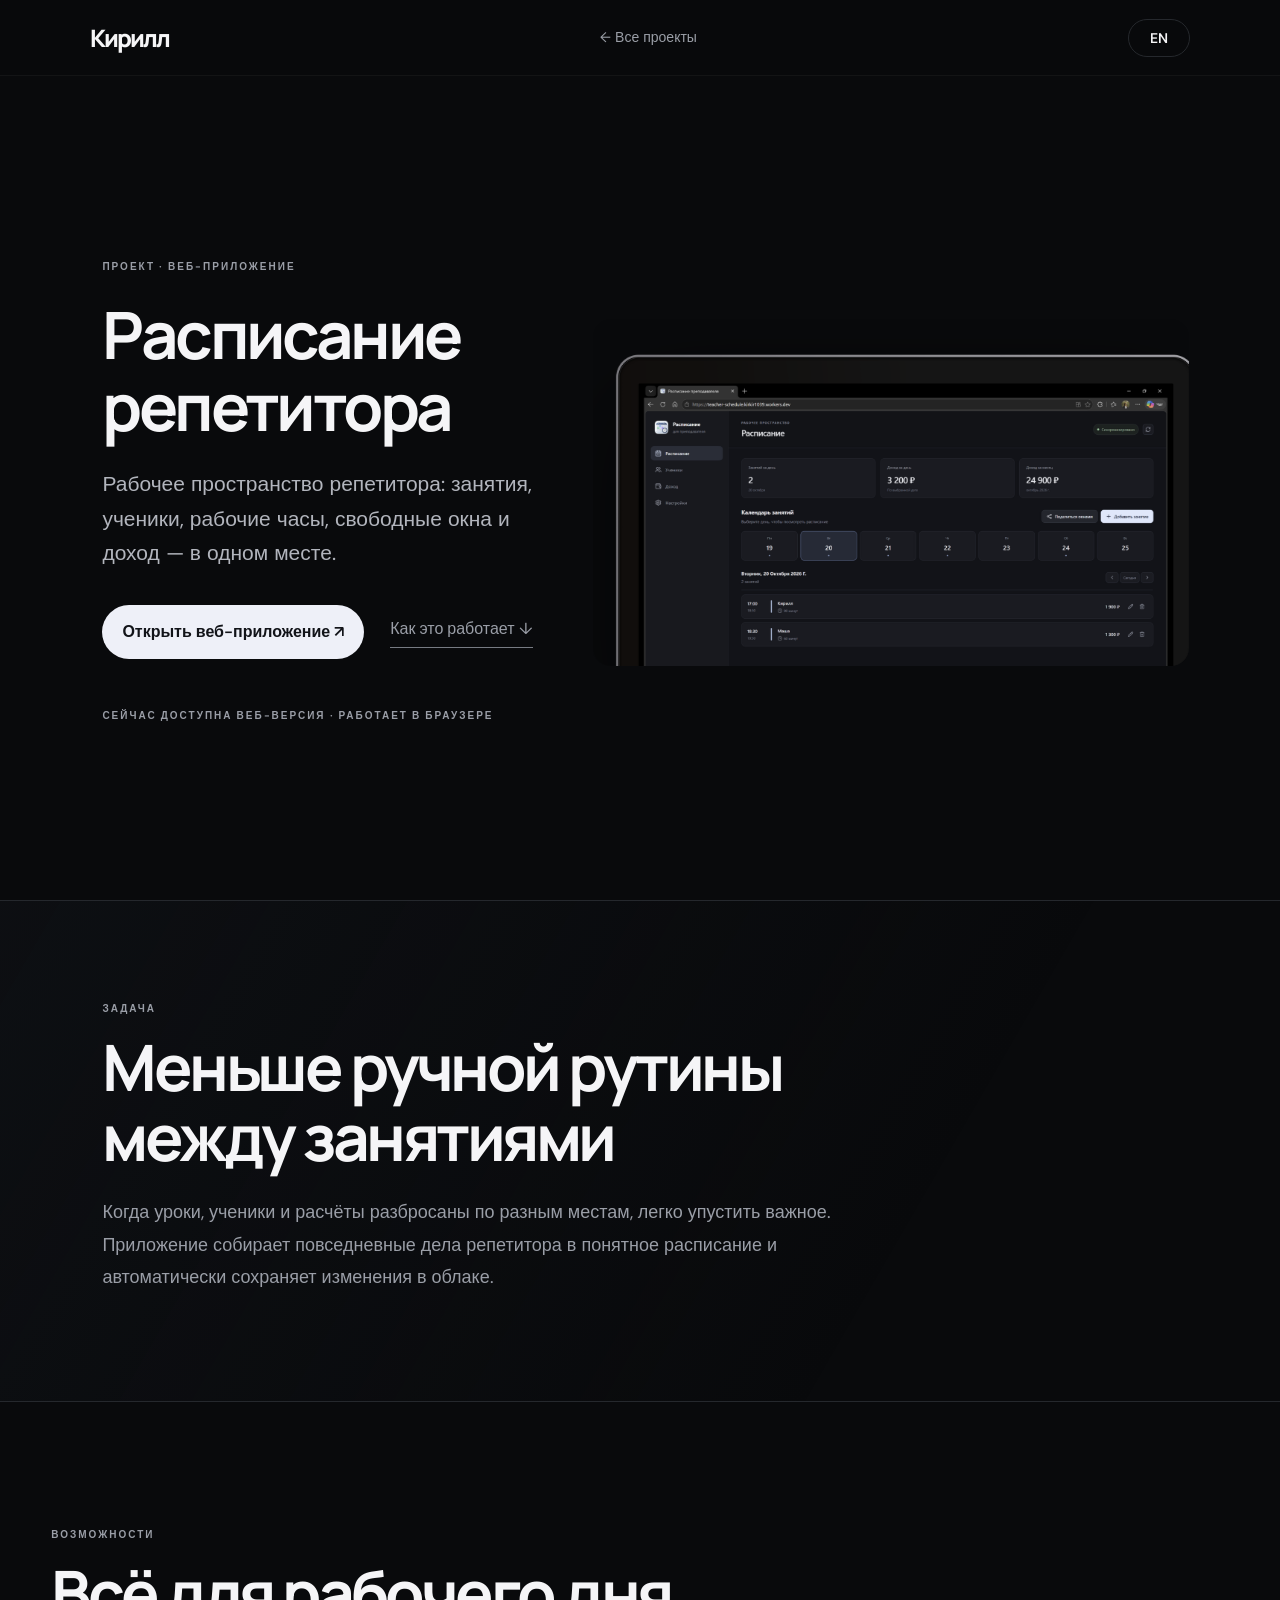
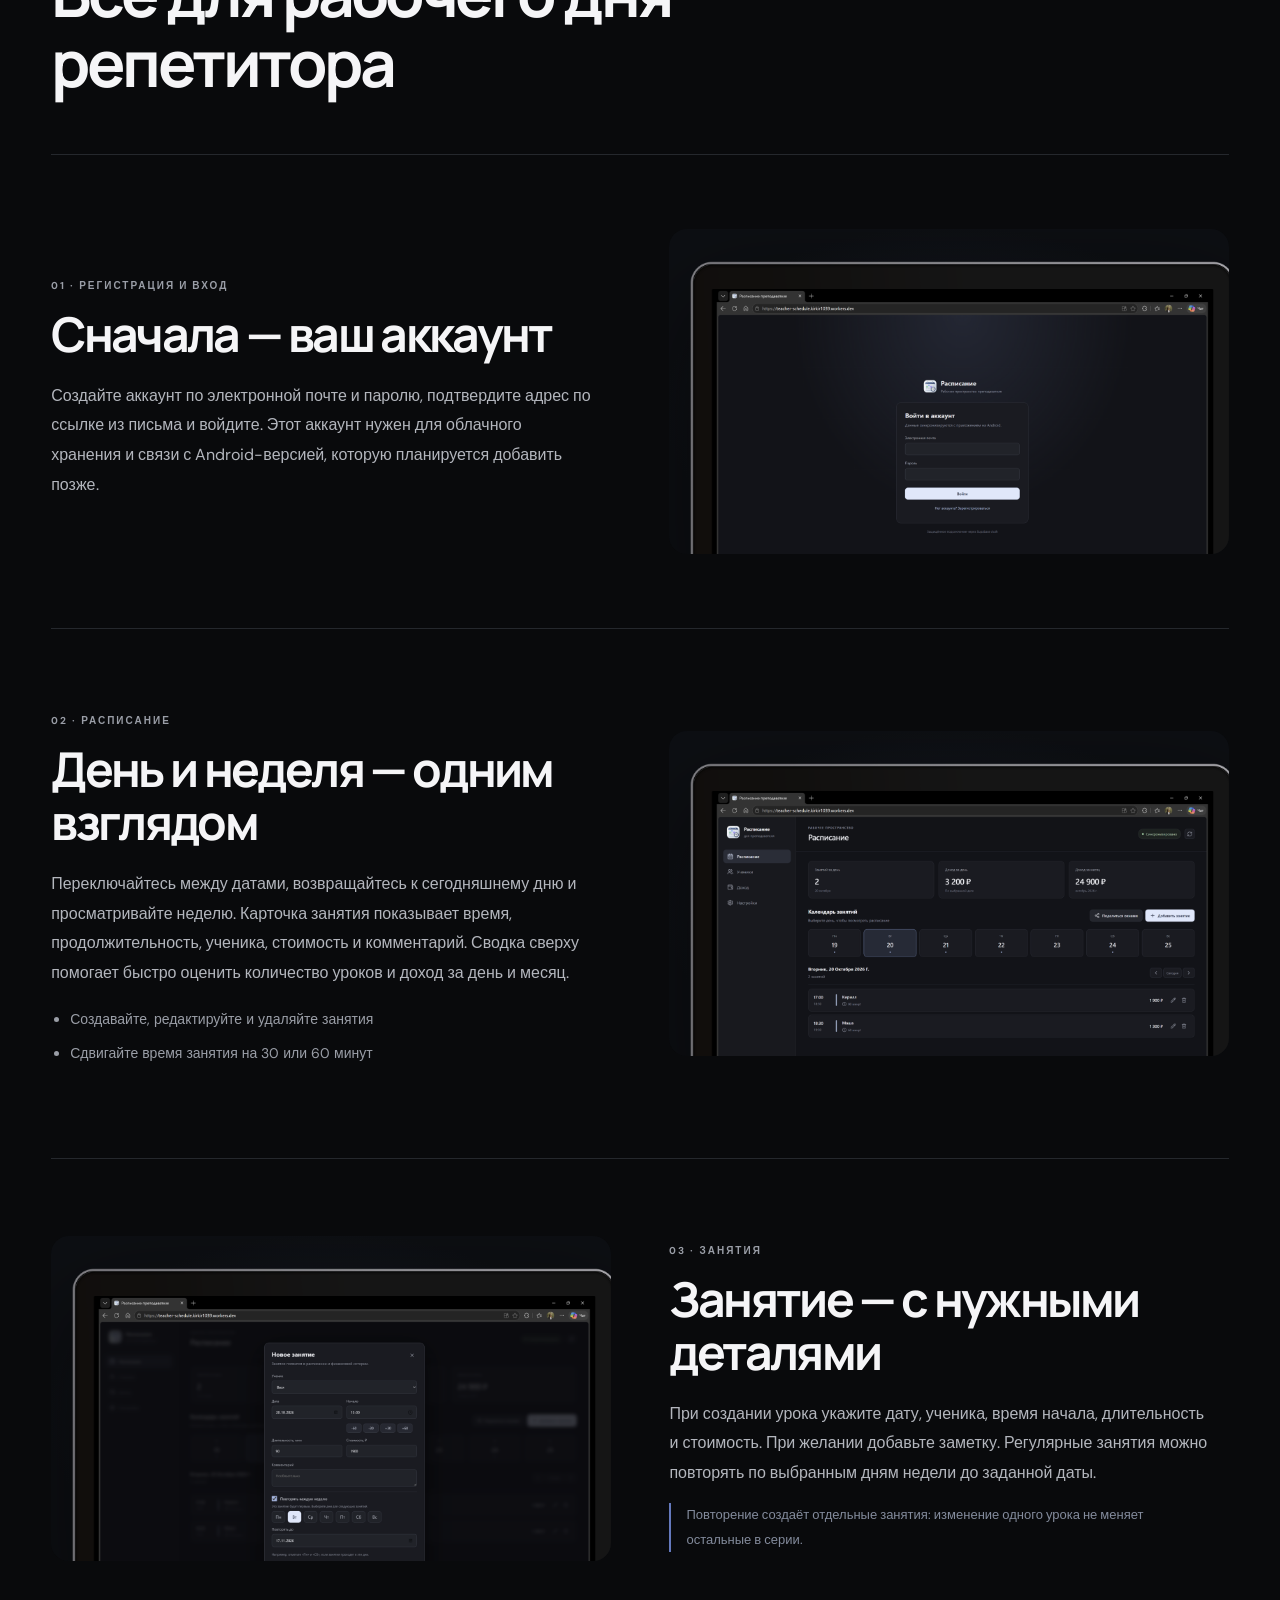
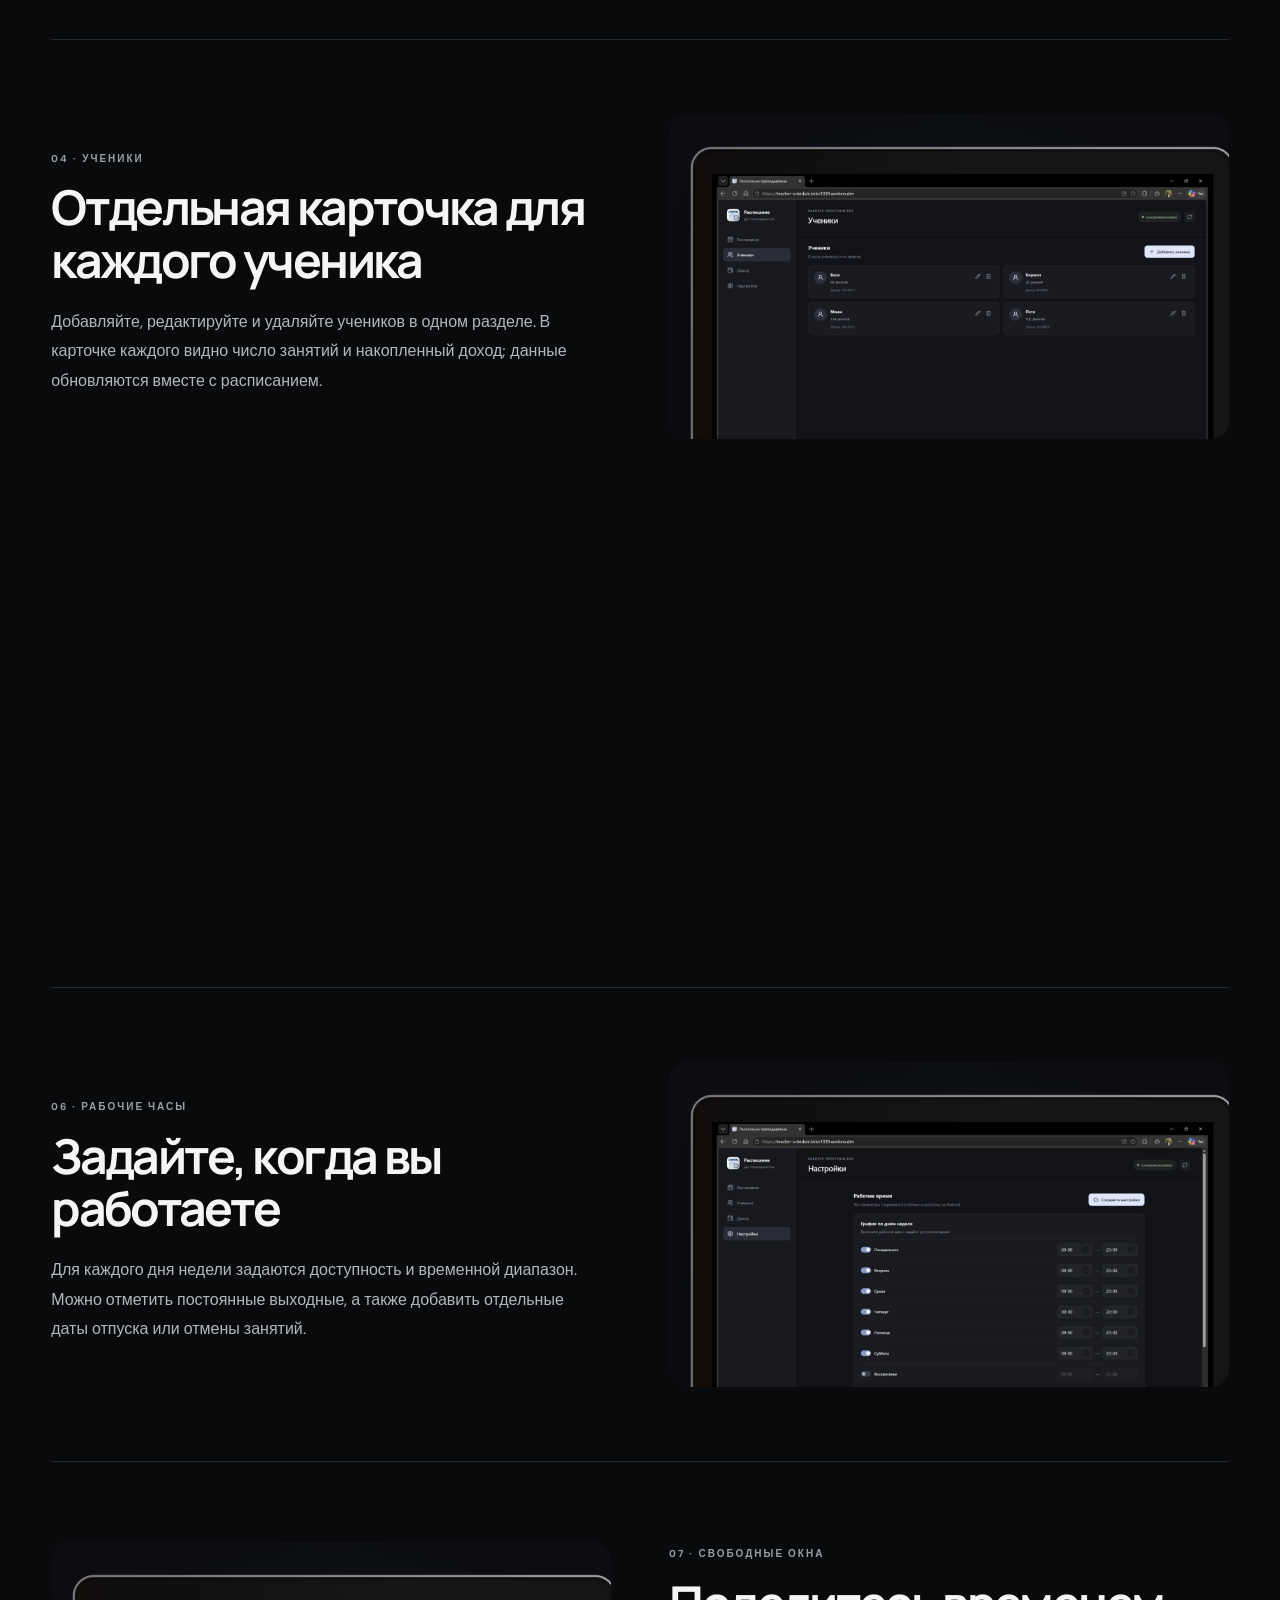
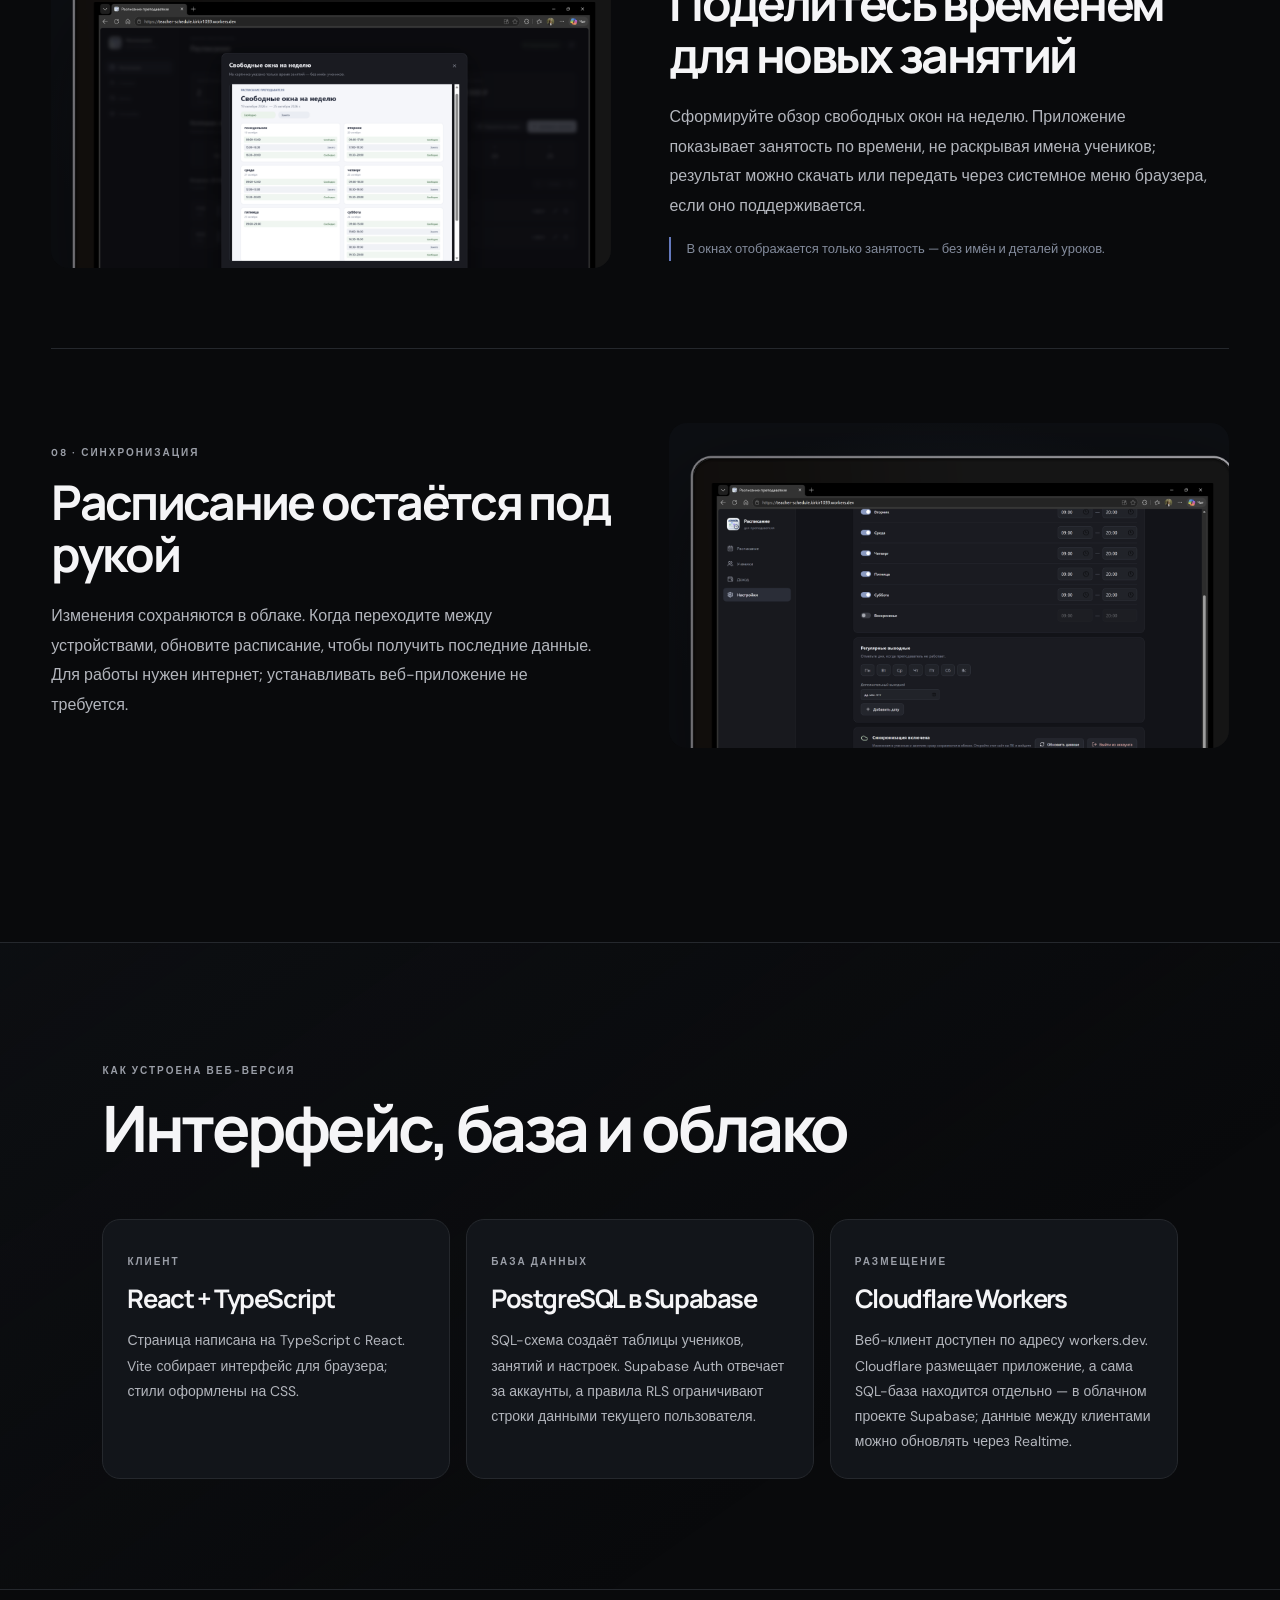
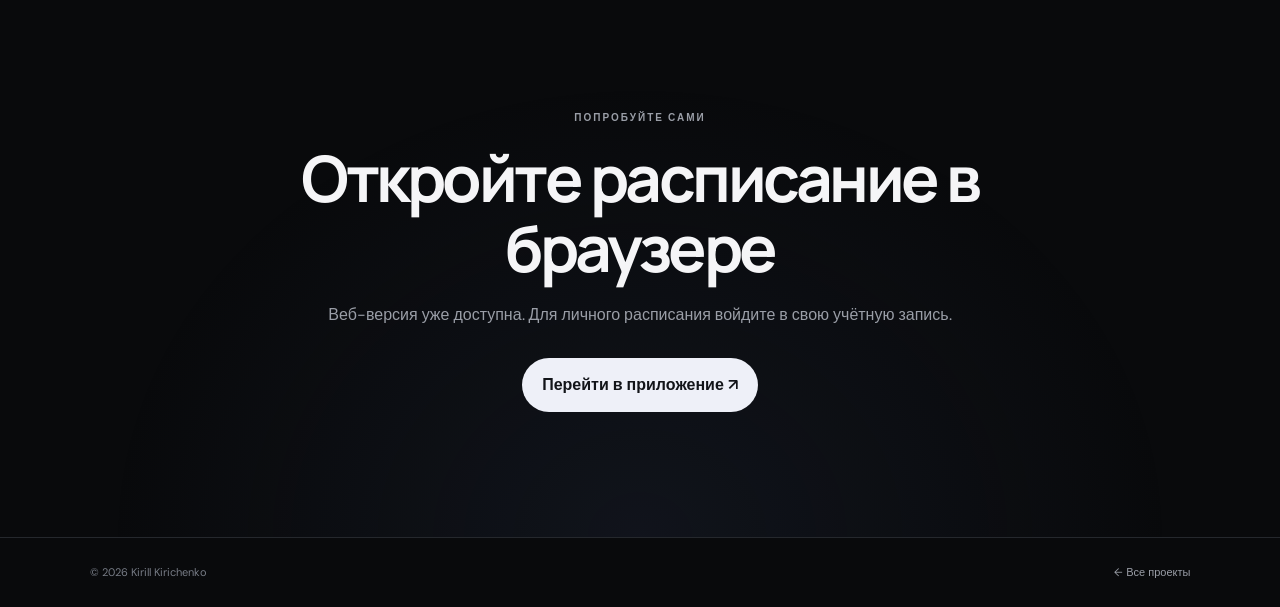
==== commit 0c18af5f: "Increase tutor schedule screenshot height" ====
--- a/projects/tutor-schedule/index.html
+++ b/projects/tutor-schedule/index.html
@@ -6,7 +6,7 @@
   <meta name="theme-color" content="#090a0c" />
   <meta name="description" content="Расписание репетитора — веб-приложение для управления занятиями, учениками, рабочими часами и доходом." />
   <title>Расписание репетитора — Кирилл Кириченко</title>
-  <link rel="stylesheet" href="tutor.css?v=oct19-wide" />
+  <link rel="stylesheet" href="tutor.css?v=oct19-taller" />
 </head>
 <body>
   <header class="topbar">
--- a/projects/tutor-schedule/tutor.css
+++ b/projects/tutor-schedule/tutor.css
@@ -5,9 +5,9 @@
 @media(prefers-reduced-motion:reduce){html{scroll-behavior:auto}.reveal{opacity:1;transform:none;filter:none;transition:none}.hero.reveal.is-visible .hero-copy>*{animation:none}.hero-laptop{animation:none}.feature-image img,.primary-link{transition:none}}
 h1{font-size:clamp(46px,5.1vw,68px);max-width:620px}
 .feature-row{grid-template-columns:repeat(2,minmax(0,1fr));gap:5%}
-.feature-image,.hero-laptop{width:100%;aspect-ratio:1.72;overflow:hidden;border-radius:18px}
-.feature-image img,.hero-laptop img{width:100%;height:100%;object-fit:cover;object-position:center 29%;transform:scale(1.25);transform-origin:40% 50%}
-.feature-image:hover img{transform:scale(1.29)}
+.feature-image,.hero-laptop{width:100%;aspect-ratio:1.72;overflow:hidden;border-radius:18px}\n.feature-image{aspect-ratio:1.48}
+.feature-image img,.hero-laptop img{width:100%;height:100%;object-fit:cover;object-position:center 29%;transform:scale(1.25);transform-origin:40% 50%}\n.feature-image img{transform:scale(1.29)}
+.feature-image:hover img{transform:scale(1.32)}
 .hero-laptop{max-width:920px;justify-self:center}
 .technology{border-top:1px solid var(--line);background:linear-gradient(145deg,#11141977,transparent 70%)}
 .technology-grid{display:grid;grid-template-columns:repeat(3,minmax(0,1fr));gap:16px}
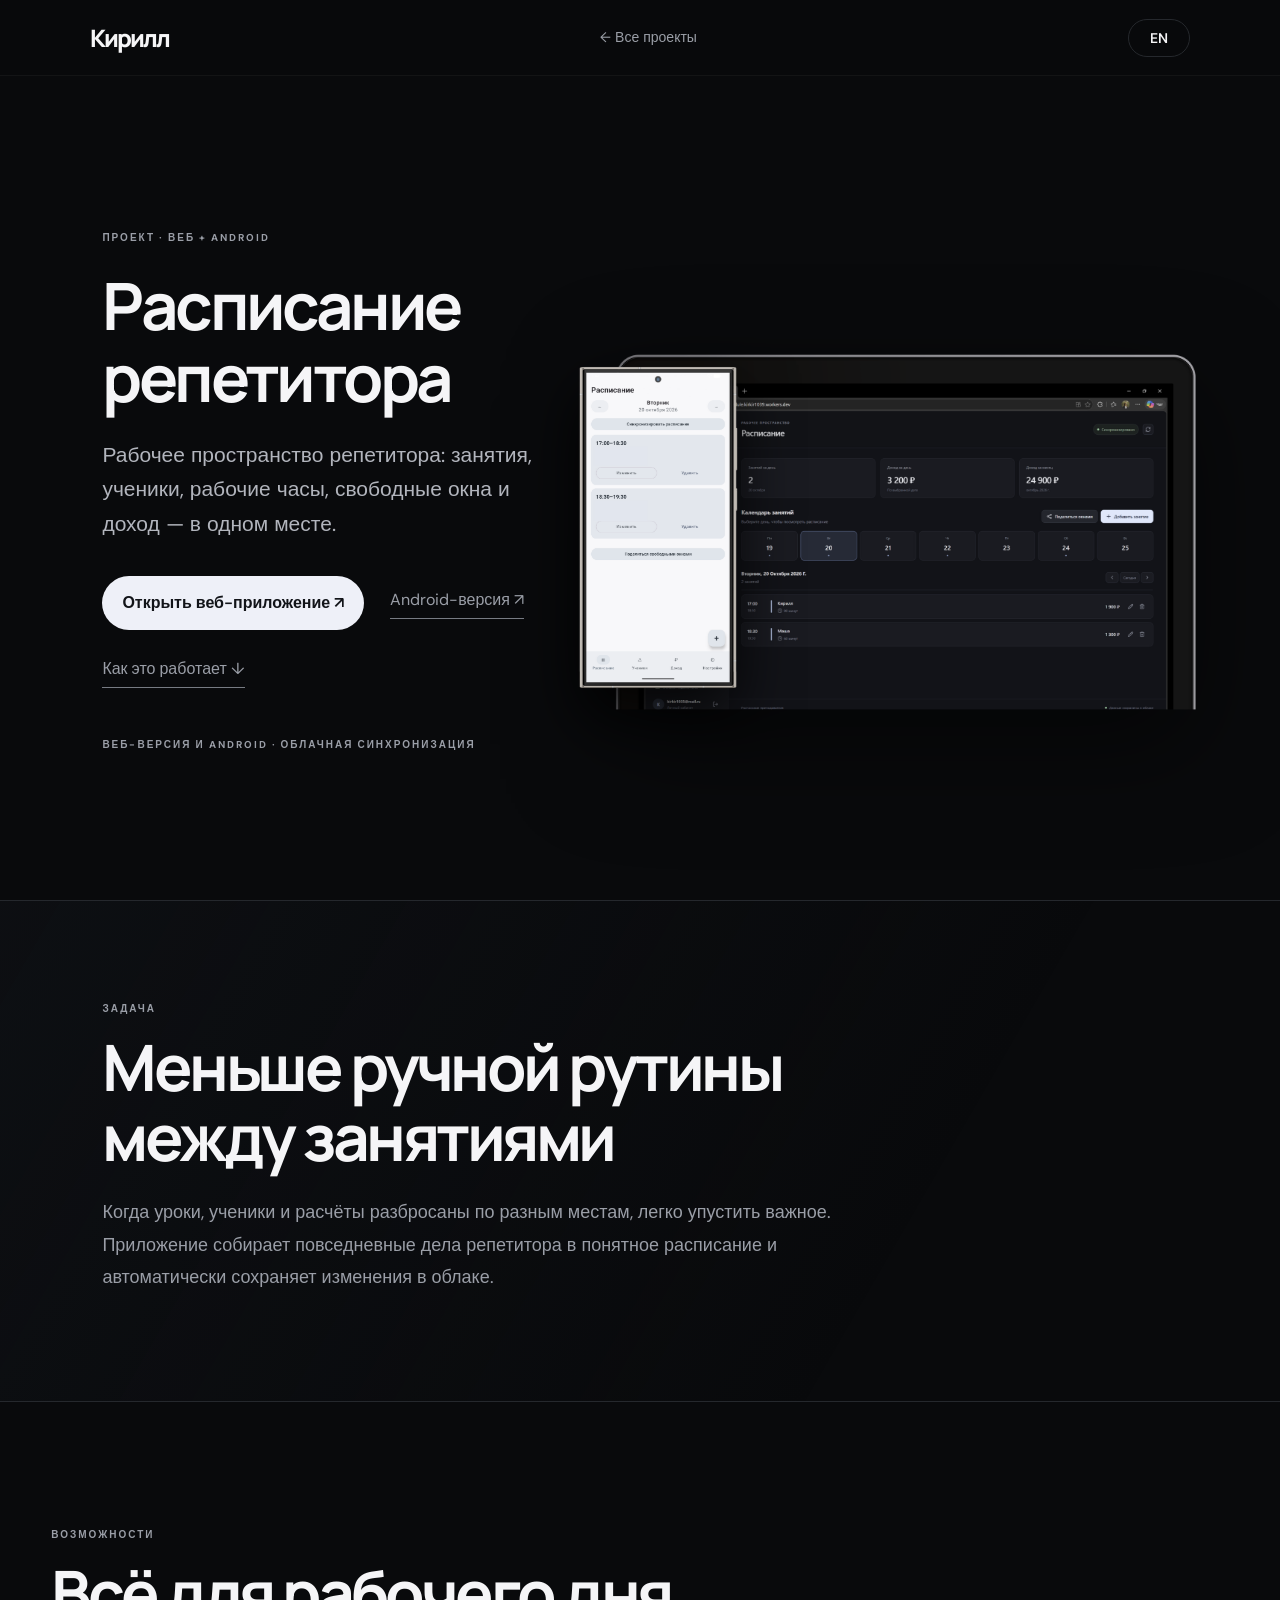
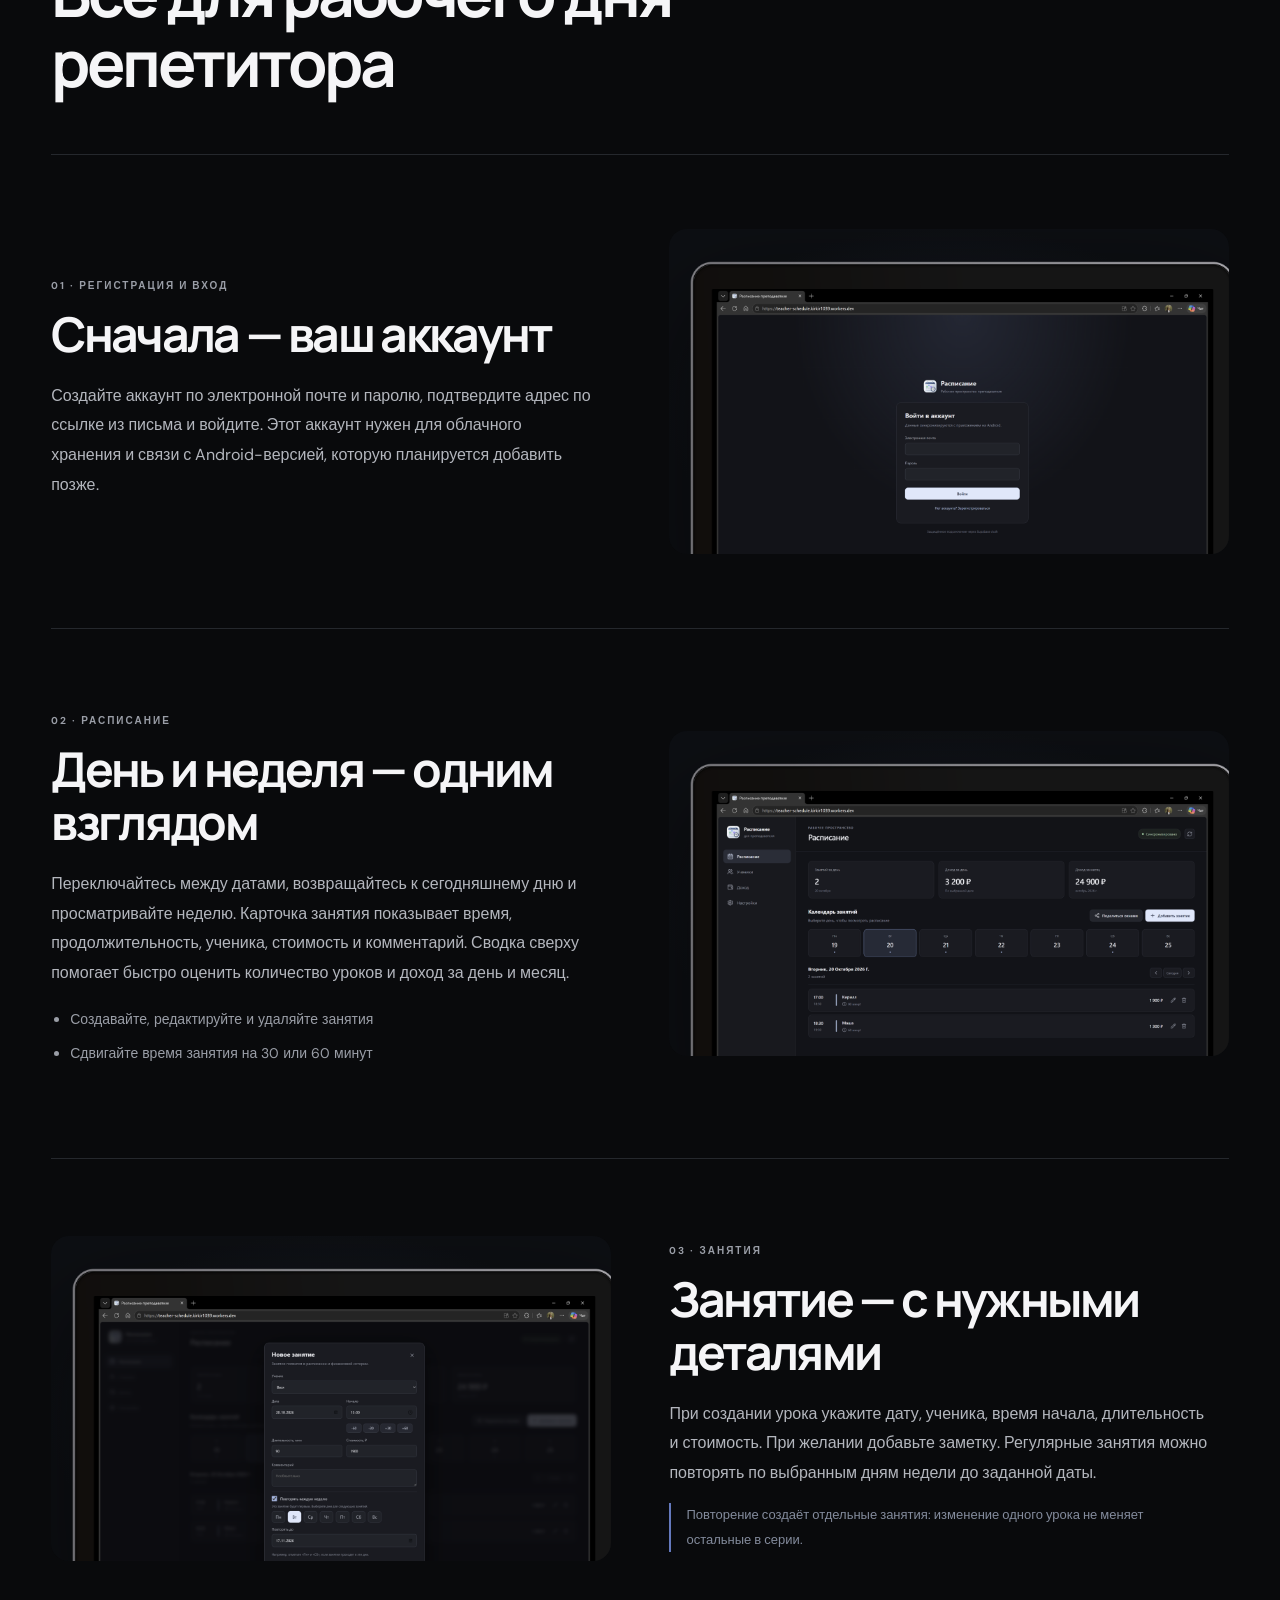
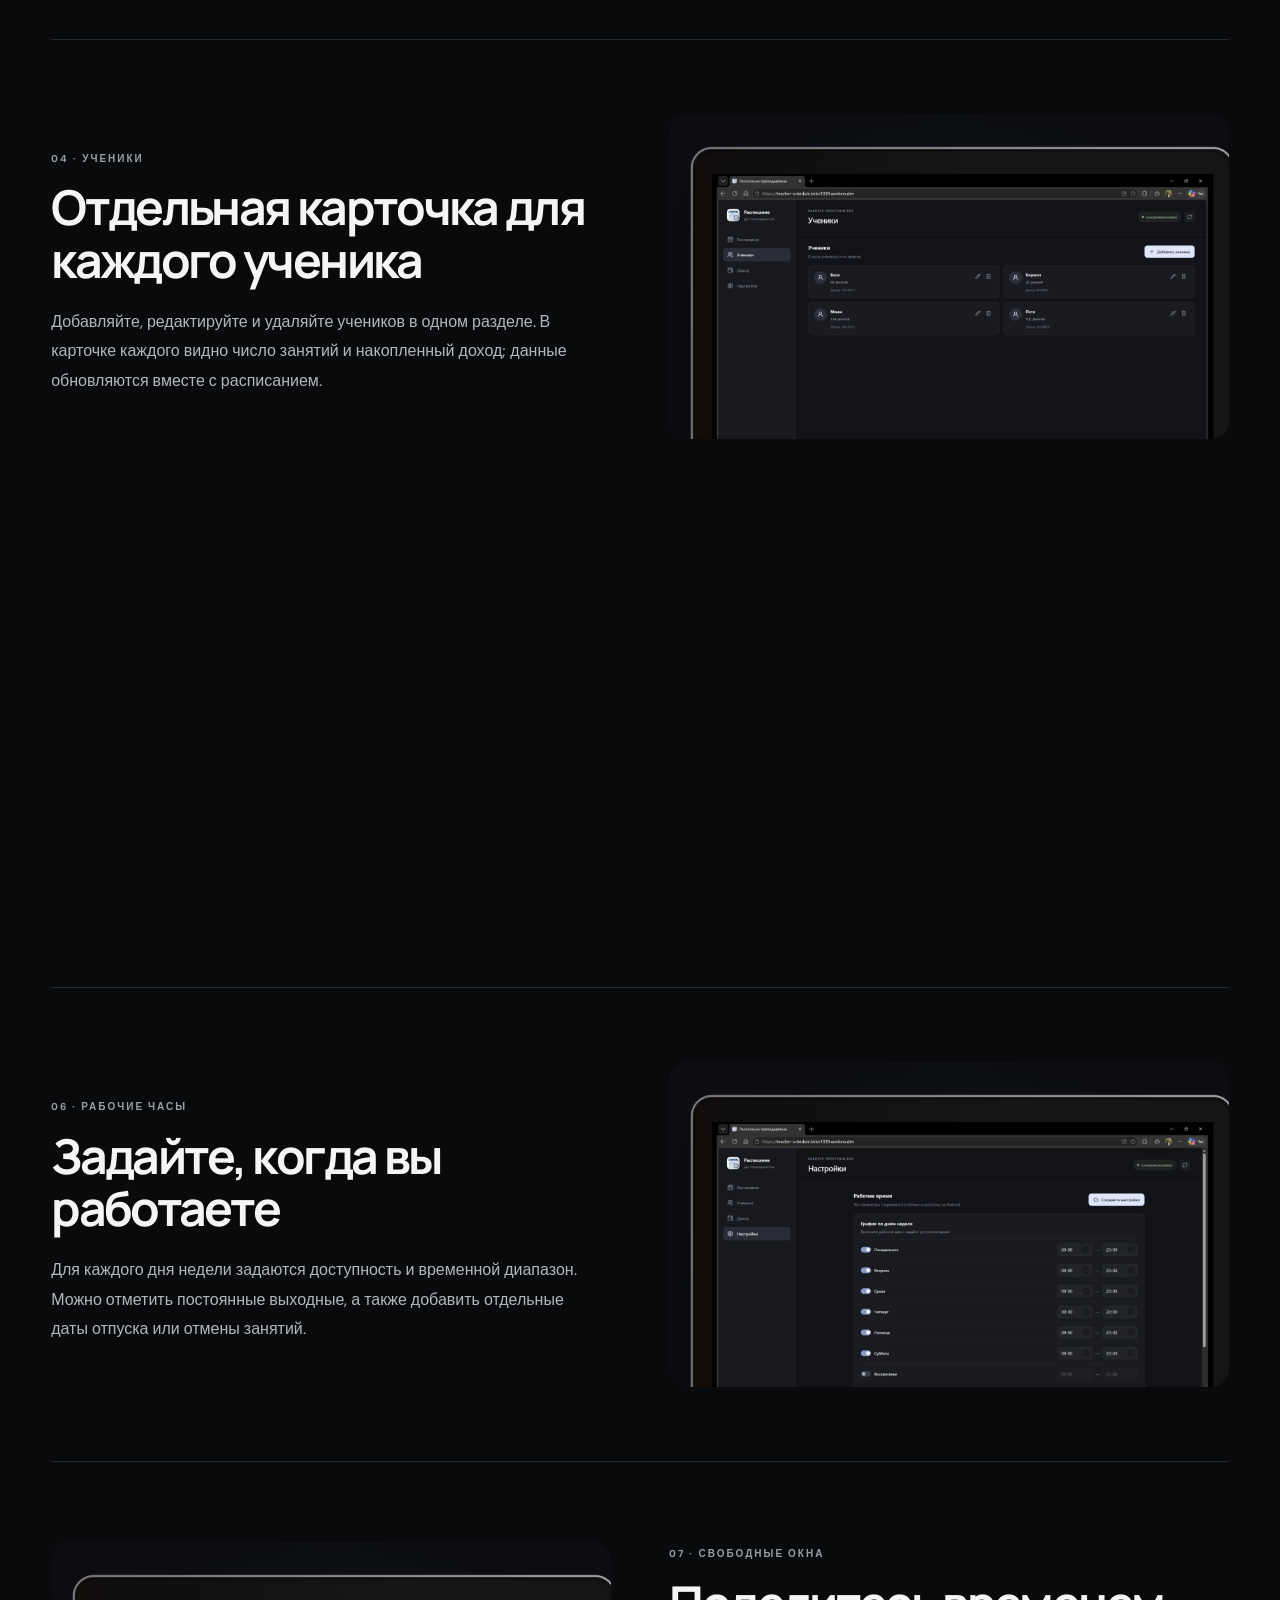
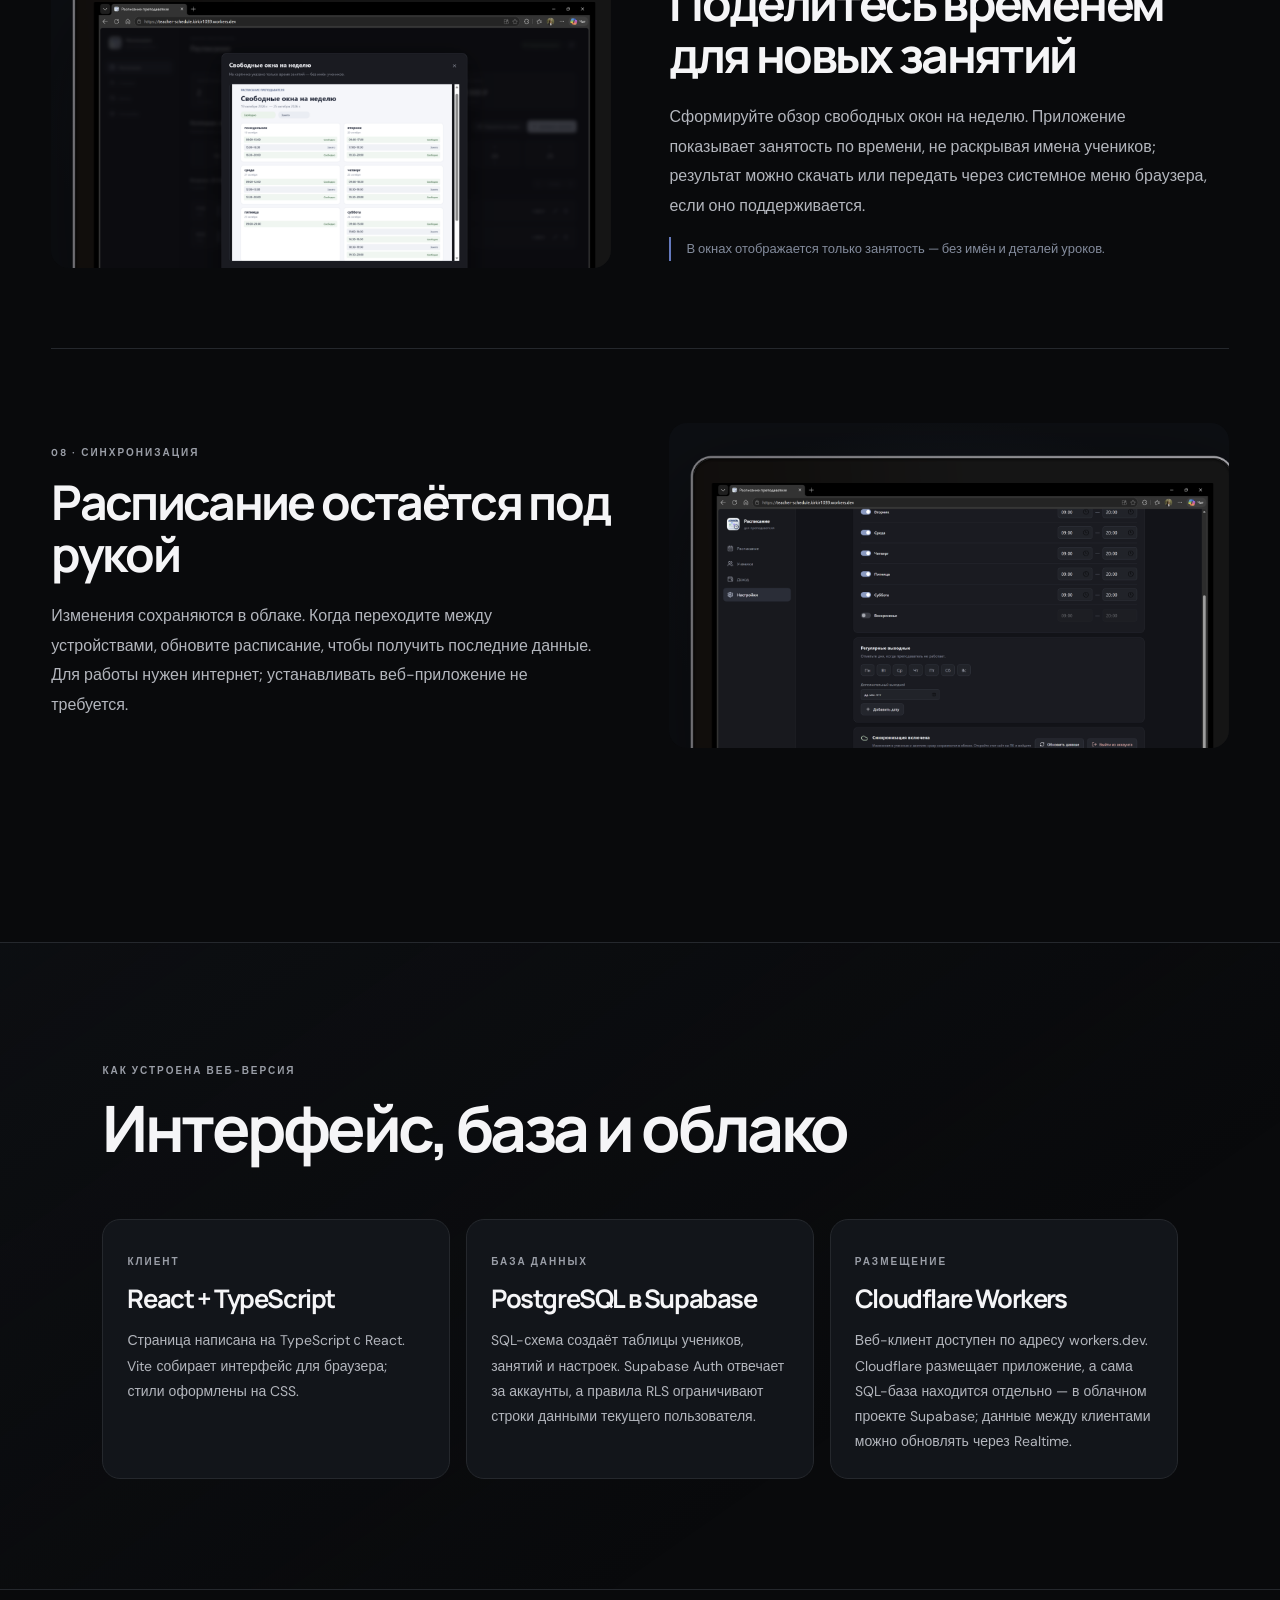
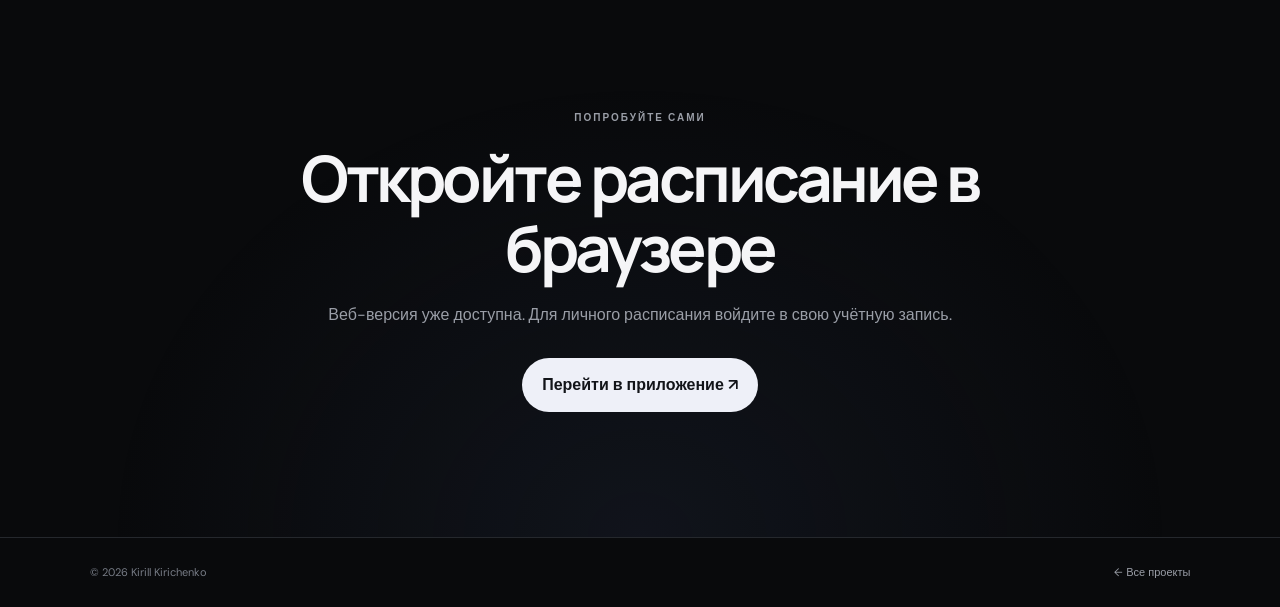
==== commit cf1e7ba2: "Add tutor schedule Android showcase" ====
--- a/projects/tutor-schedule/index.html
+++ b/projects/tutor-schedule/index.html
@@ -6,7 +6,7 @@
   <meta name="theme-color" content="#090a0c" />
   <meta name="description" content="Расписание репетитора — веб-приложение для управления занятиями, учениками, рабочими часами и доходом." />
   <title>Расписание репетитора — Кирилл Кириченко</title>
-  <link rel="stylesheet" href="tutor.css?v=oct19-taller" />
+  <link rel="stylesheet" href="tutor.css?v=android-s24" />
 </head>
 <body>
   <header class="topbar">
@@ -17,14 +17,15 @@
   <main>
     <section class="hero section reveal">
       <div class="hero-copy">
-        <p class="eyebrow" data-ru="ПРОЕКТ · ВЕБ-ПРИЛОЖЕНИЕ" data-en="PROJECT · WEB APP">ПРОЕКТ · ВЕБ-ПРИЛОЖЕНИЕ</p>
+        <p class="eyebrow" data-ru="ПРОЕКТ · ВЕБ + ANDROID" data-en="PROJECT · WEB + ANDROID">ПРОЕКТ · ВЕБ + ANDROID</p>
         <h1><span data-ru="Расписание" data-en="Tutor schedule">Расписание</span><br /><span data-ru="репетитора" data-en="in one place">репетитора</span></h1>
         <p class="lead" data-ru="Рабочее пространство репетитора: занятия, ученики, рабочие часы, свободные окна и доход — в одном месте." data-en="A tutor’s workspace for lessons, students, working hours, availability, and income, all in one place.">Рабочее пространство репетитора: занятия, ученики, рабочие часы, свободные окна и доход — в одном месте.</p>
-        <div class="hero-actions"><a class="primary-link" href="https://teacher-schedule.kirkir1039.workers.dev/" target="_blank" rel="noopener noreferrer" data-ru="Открыть веб-приложение ↗" data-en="Open web app ↗">Открыть веб-приложение ↗</a><a class="quiet-link" href="#features" data-ru="Как это работает ↓" data-en="Explore features ↓">Как это работает ↓</a></div>
-        <p class="eyebrow platform-note" data-ru="СЕЙЧАС ДОСТУПНА ВЕБ-ВЕРСИЯ · РАБОТАЕТ В БРАУЗЕРЕ" data-en="WEB VERSION AVAILABLE · RUNS IN YOUR BROWSER">СЕЙЧАС ДОСТУПНА ВЕБ-ВЕРСИЯ · РАБОТАЕТ В БРАУЗЕРЕ</p>
+        <div class="hero-actions"><a class="primary-link" href="https://teacher-schedule.kirkir1039.workers.dev/" target="_blank" rel="noopener noreferrer" data-ru="Открыть веб-приложение ↗" data-en="Open web app ↗">Открыть веб-приложение ↗</a><a class="quiet-link" href="android.html" data-ru="Android-версия ↗" data-en="Android version ↗">Android-версия ↗</a><a class="quiet-link" href="#features" data-ru="Как это работает ↓" data-en="Explore features ↓">Как это работает ↓</a></div>
+        <p class="eyebrow platform-note" data-ru="ВЕБ-ВЕРСИЯ И ANDROID · ОБЛАЧНАЯ СИНХРОНИЗАЦИЯ" data-en="WEB AND ANDROID · CLOUD SYNC">ВЕБ-ВЕРСИЯ И ANDROID · ОБЛАЧНАЯ СИНХРОНИЗАЦИЯ</p>
       </div>
       <figure class="laptop hero-laptop" aria-label="Интерфейс веб-приложения на MacBook">
         <img src="../../assets/tutor-schedule/schedule.png" alt="Дневное расписание с обзором занятий на ноутбуке" />
+        <a class="android-hero-device" href="android.html" aria-label="Открыть Android-версию Расписания репетитора"><img src="../../assets/tutor-schedule/android/schedule.png" alt="Расписание репетитора на Samsung Galaxy S24 Ultra; имена и суммы скрыты" /></a>
       </figure>
     </section>
     <section class="intro-band reveal"><p class="eyebrow" data-ru="ЗАДАЧА" data-en="THE PROBLEM">ЗАДАЧА</p><h2 data-ru="Меньше ручной рутины между занятиями" data-en="Less admin between lessons">Меньше ручной рутины между занятиями</h2><p data-ru="Когда уроки, ученики и расчёты разбросаны по разным местам, легко упустить важное. Приложение собирает повседневные дела репетитора в понятное расписание и автоматически сохраняет изменения в облаке." data-en="When lessons, student details, and payments live in separate places, it is easy to miss something. The app brings day-to-day tutoring into one clear schedule and saves changes to the cloud.">Когда уроки, ученики и расчёты разбросаны по разным местам, легко упустить важное. Приложение собирает повседневные дела репетитора в понятное расписание и автоматически сохраняет изменения в облаке.</p></section>
@@ -74,6 +75,6 @@
     <section class="closing reveal"><p class="eyebrow" data-ru="ПОПРОБУЙТЕ САМИ" data-en="TRY IT YOURSELF">ПОПРОБУЙТЕ САМИ</p><h2 data-ru="Откройте расписание в браузере" data-en="Open the schedule in your browser">Откройте расписание в браузере</h2><p data-ru="Веб-версия уже доступна. Для личного расписания войдите в свою учётную запись." data-en="The web version is live. Sign in to view your own schedule.">Веб-версия уже доступна. Для личного расписания войдите в свою учётную запись.</p><a class="primary-link" href="https://teacher-schedule.kirkir1039.workers.dev/" target="_blank" rel="noopener noreferrer" data-ru="Перейти в приложение ↗" data-en="Visit the app ↗">Перейти в приложение ↗</a></section>
   </main>
   <footer><span>© <span id="year"></span> Kirill Kirichenko</span><a href="../../index.html#work" data-ru="← Все проекты" data-en="← All projects">← Все проекты</a></footer>
-  <script src="tutor.js?v=oct19"></script>
+  <script src="tutor.js?v=android-s24"></script>
 </body>
 </html>
--- a/projects/tutor-schedule/tutor.css
+++ b/projects/tutor-schedule/tutor.css
@@ -17,3 +17,21 @@
 .technology-card>p:last-child{color:#b3b6bd;font-size:14px;line-height:1.8;margin:0}
 @media(max-width:1050px){.feature-row{grid-template-columns:1fr;gap:26px}.feature-row.reverse .feature-copy,.feature-row.reverse .feature-image{order:initial}.feature-image{width:100%;max-width:900px;justify-self:center}.feature-copy{max-width:800px}.technology-grid{grid-template-columns:1fr}}
 @media(max-width:600px){.feature-image,.hero-laptop{border-radius:11px}.technology{padding-left:22px;padding-right:22px}.technology-card{padding:20px}.technology-card h3{font-size:23px}.technology-card>p:last-child{font-size:13px}}
+
+/* Android mockups: keep the phone in front of the web laptop and show a consistent full device in each feature. */
+.hero-laptop{overflow:visible}
+.android-hero-device{position:absolute;z-index:2;left:-5%;top:8%;width:32%;display:block;filter:drop-shadow(0 26px 30px #000c);transition:transform .8s var(--ease),filter .8s ease}
+.android-hero-device img{display:block;width:100%;height:auto;object-fit:contain;transform:none;filter:none}
+.android-hero-device:hover{transform:translateY(-7px) rotateY(-7deg);filter:drop-shadow(0 34px 38px #000e)}
+.android-hero-stack{overflow:visible;position:relative;min-height:0;aspect-ratio:1.22;display:grid;place-items:center}
+.android-hero-stack .stack-laptop{position:relative;z-index:1;width:100%;height:100%;object-fit:contain;transform:none;filter:drop-shadow(0 28px 42px #0008)}
+.android-hero-stack .stack-phone{position:absolute;z-index:2;left:-2%;bottom:-2%;height:94%;width:40%;display:grid;place-items:center;filter:drop-shadow(0 24px 30px #000b);transition:transform .8s var(--ease),filter .8s ease}
+.android-hero-stack .stack-phone img{width:100%;height:100%;object-fit:contain;transform:none;filter:none}
+.android-hero-stack .stack-phone:hover{transform:translateY(-6px) rotateY(-8deg);filter:drop-shadow(0 34px 38px #000e)}
+.android-feature-image{margin:0;display:grid;place-items:center;min-width:0;min-height:760px;background:transparent;border-radius:0;overflow:visible}
+.android-feature-image img{display:block;width:auto;height:min(82vh,900px);max-width:100%;object-fit:contain;filter:drop-shadow(0 20px 28px #0008);transform:none;transition:transform .8s var(--ease),filter .8s ease}
+.android-feature-image:hover img{transform:translateY(-5px) scale(1.015);filter:drop-shadow(0 28px 34px #000a)}
+.android-page .feature-row{grid-template-columns:minmax(250px,.72fr) minmax(380px,1.28fr);gap:5%;}
+@media(max-width:1050px){.android-page .feature-row{grid-template-columns:1fr;gap:26px}.android-page .feature-row.reverse .feature-copy,.android-page .feature-row.reverse .android-feature-image{order:initial}.android-feature-image{min-height:0}.android-feature-image img{height:min(82vh,900px);max-height:900px}.android-hero-stack{max-width:750px;width:100%;justify-self:center}}
+@media(max-width:600px){.android-hero-stack{aspect-ratio:1.03;margin:20px -10px 0}.android-hero-stack .stack-phone{left:0;height:91%;width:44%}.android-feature-image img{height:min(78vh,760px);max-width:100%}.android-page .feature-row{padding:45px 0}.android-hero-device{left:-2%;top:6%;width:34%}}
+@media(prefers-reduced-motion:reduce){.android-feature-image img,.android-hero-device,.android-hero-stack .stack-phone{transition:none}}
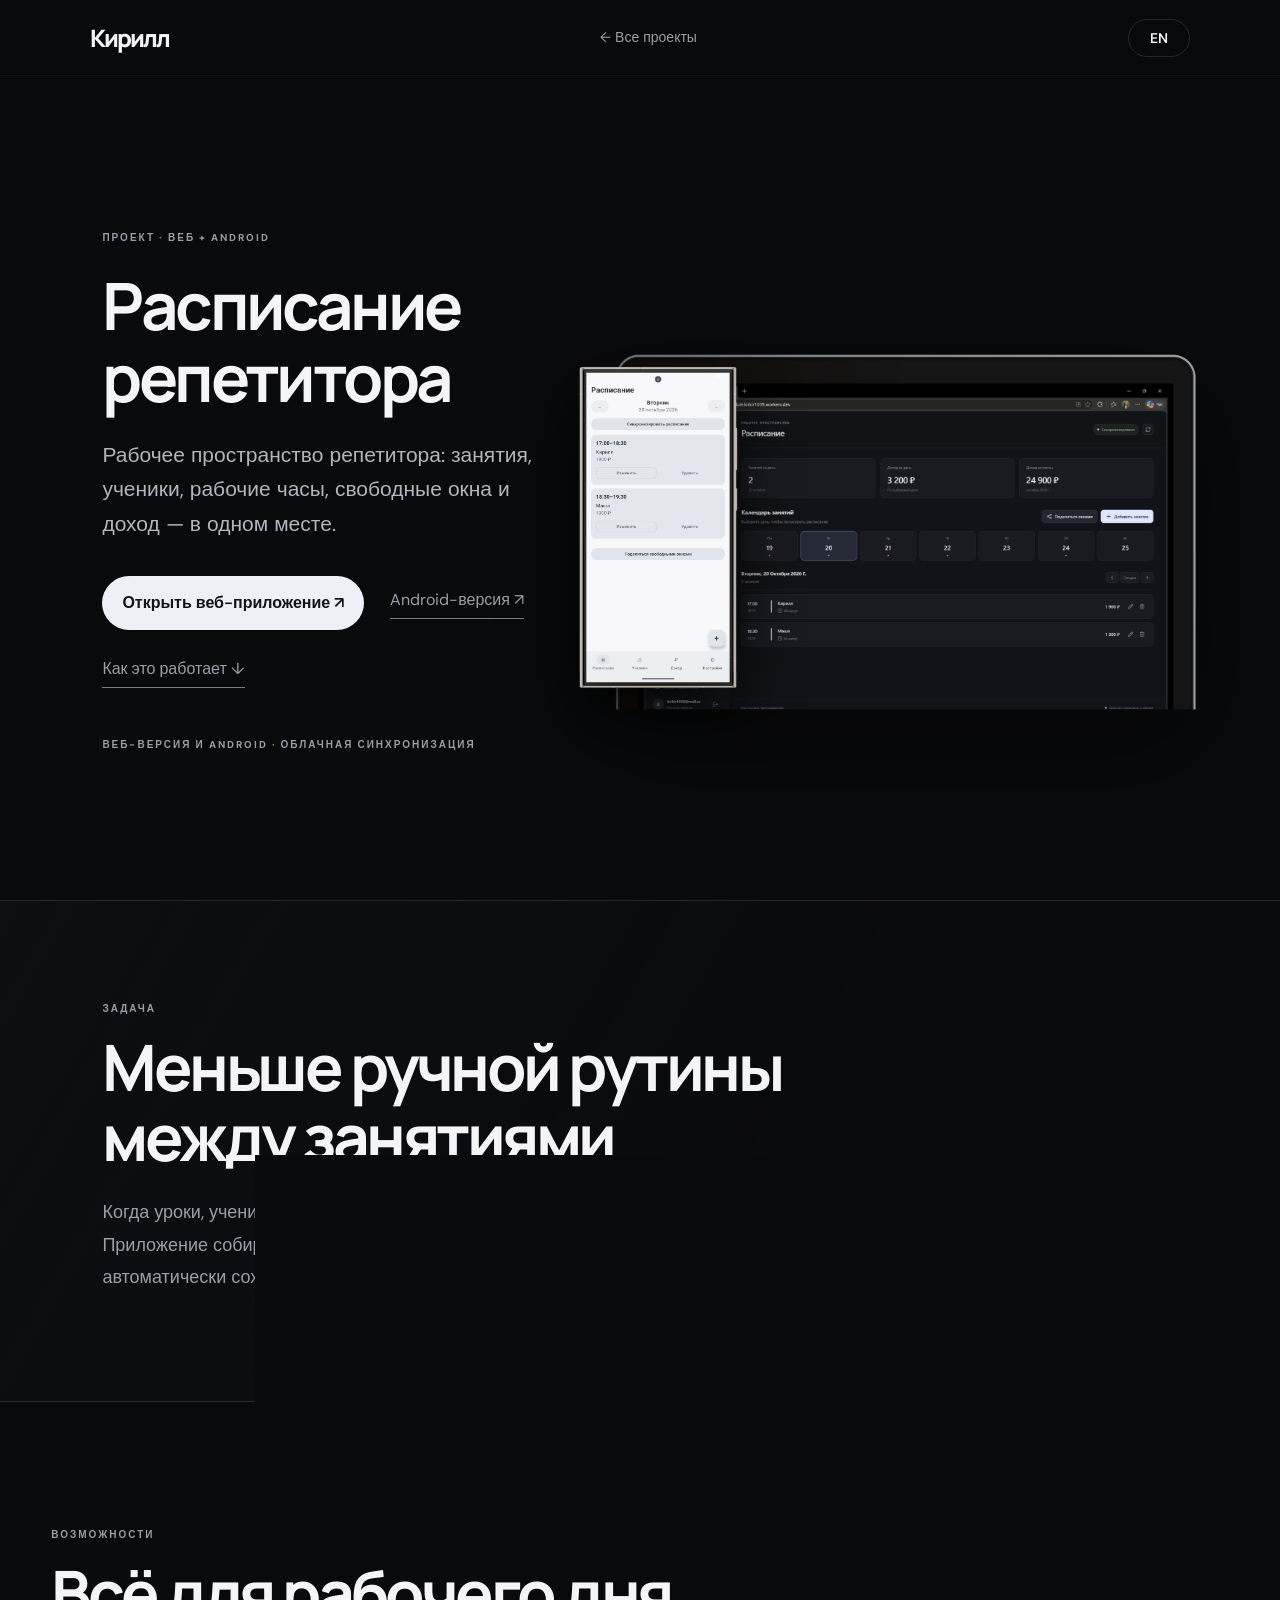
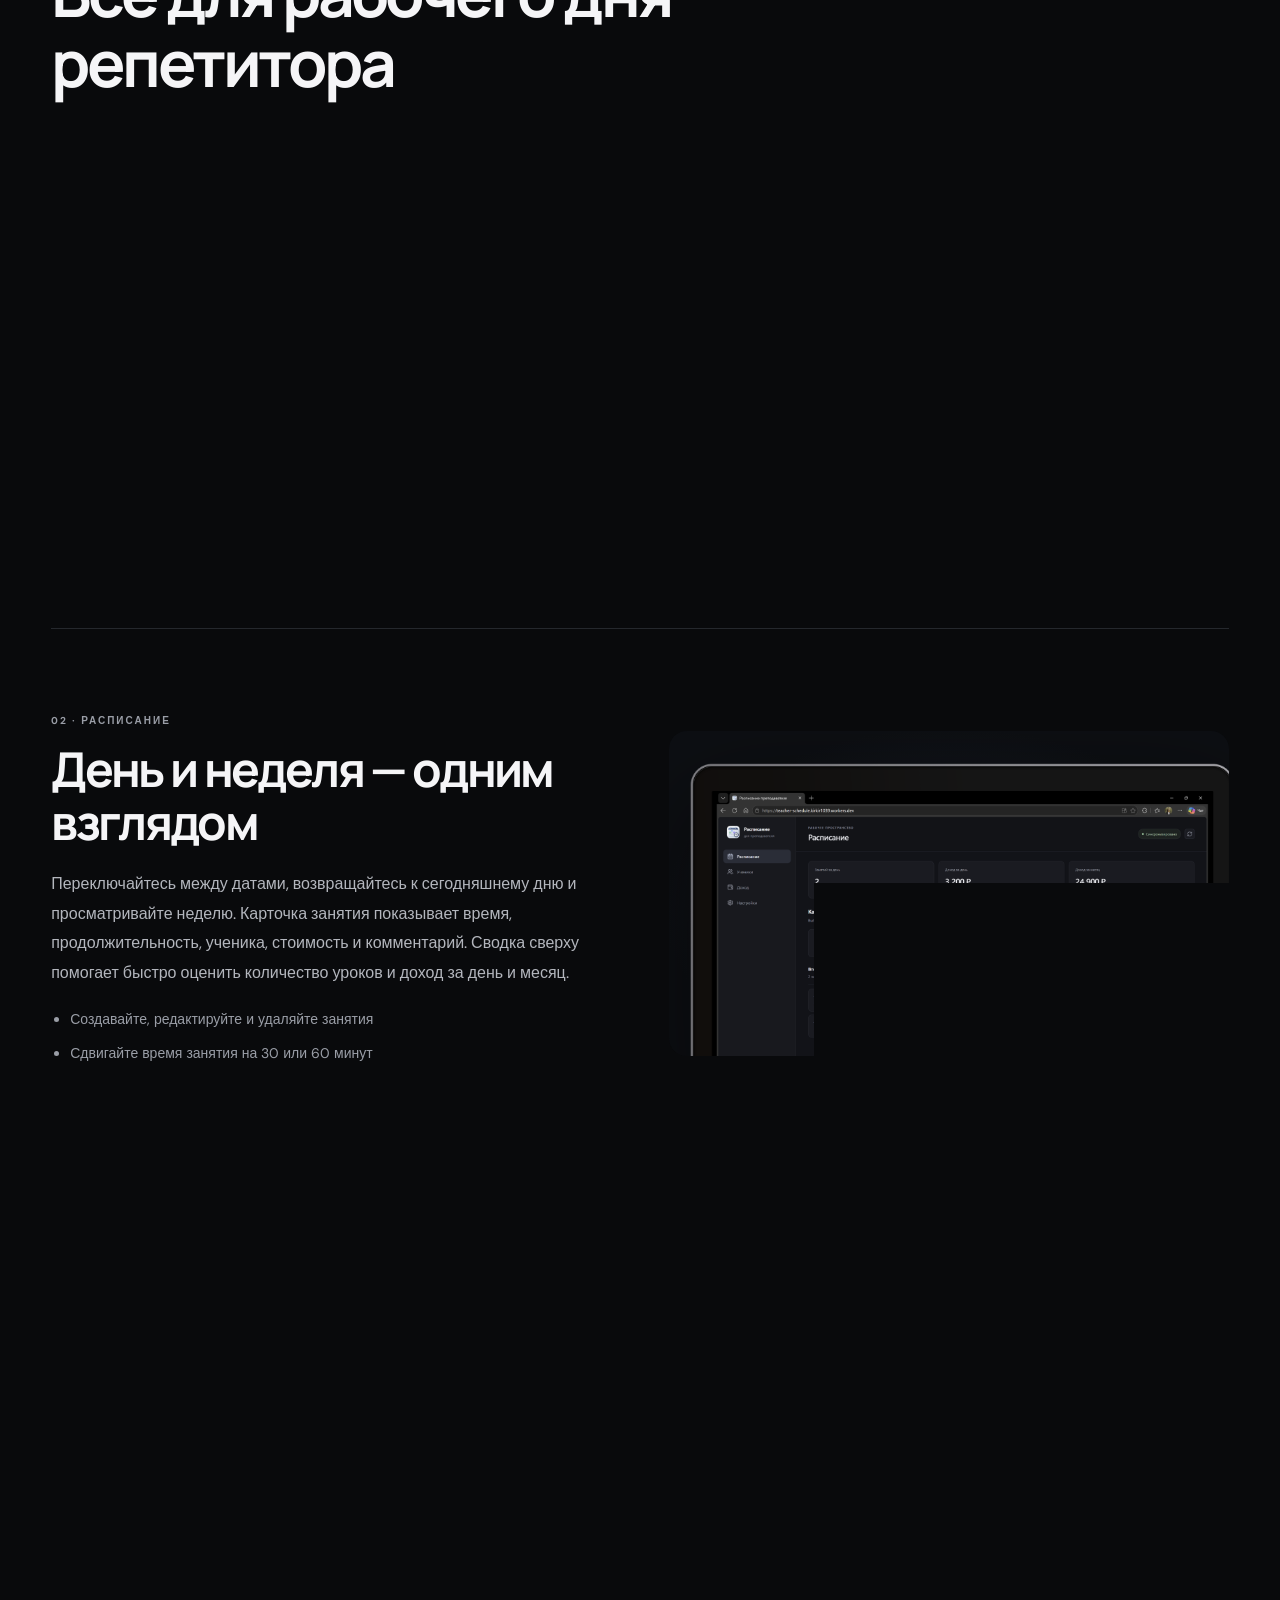
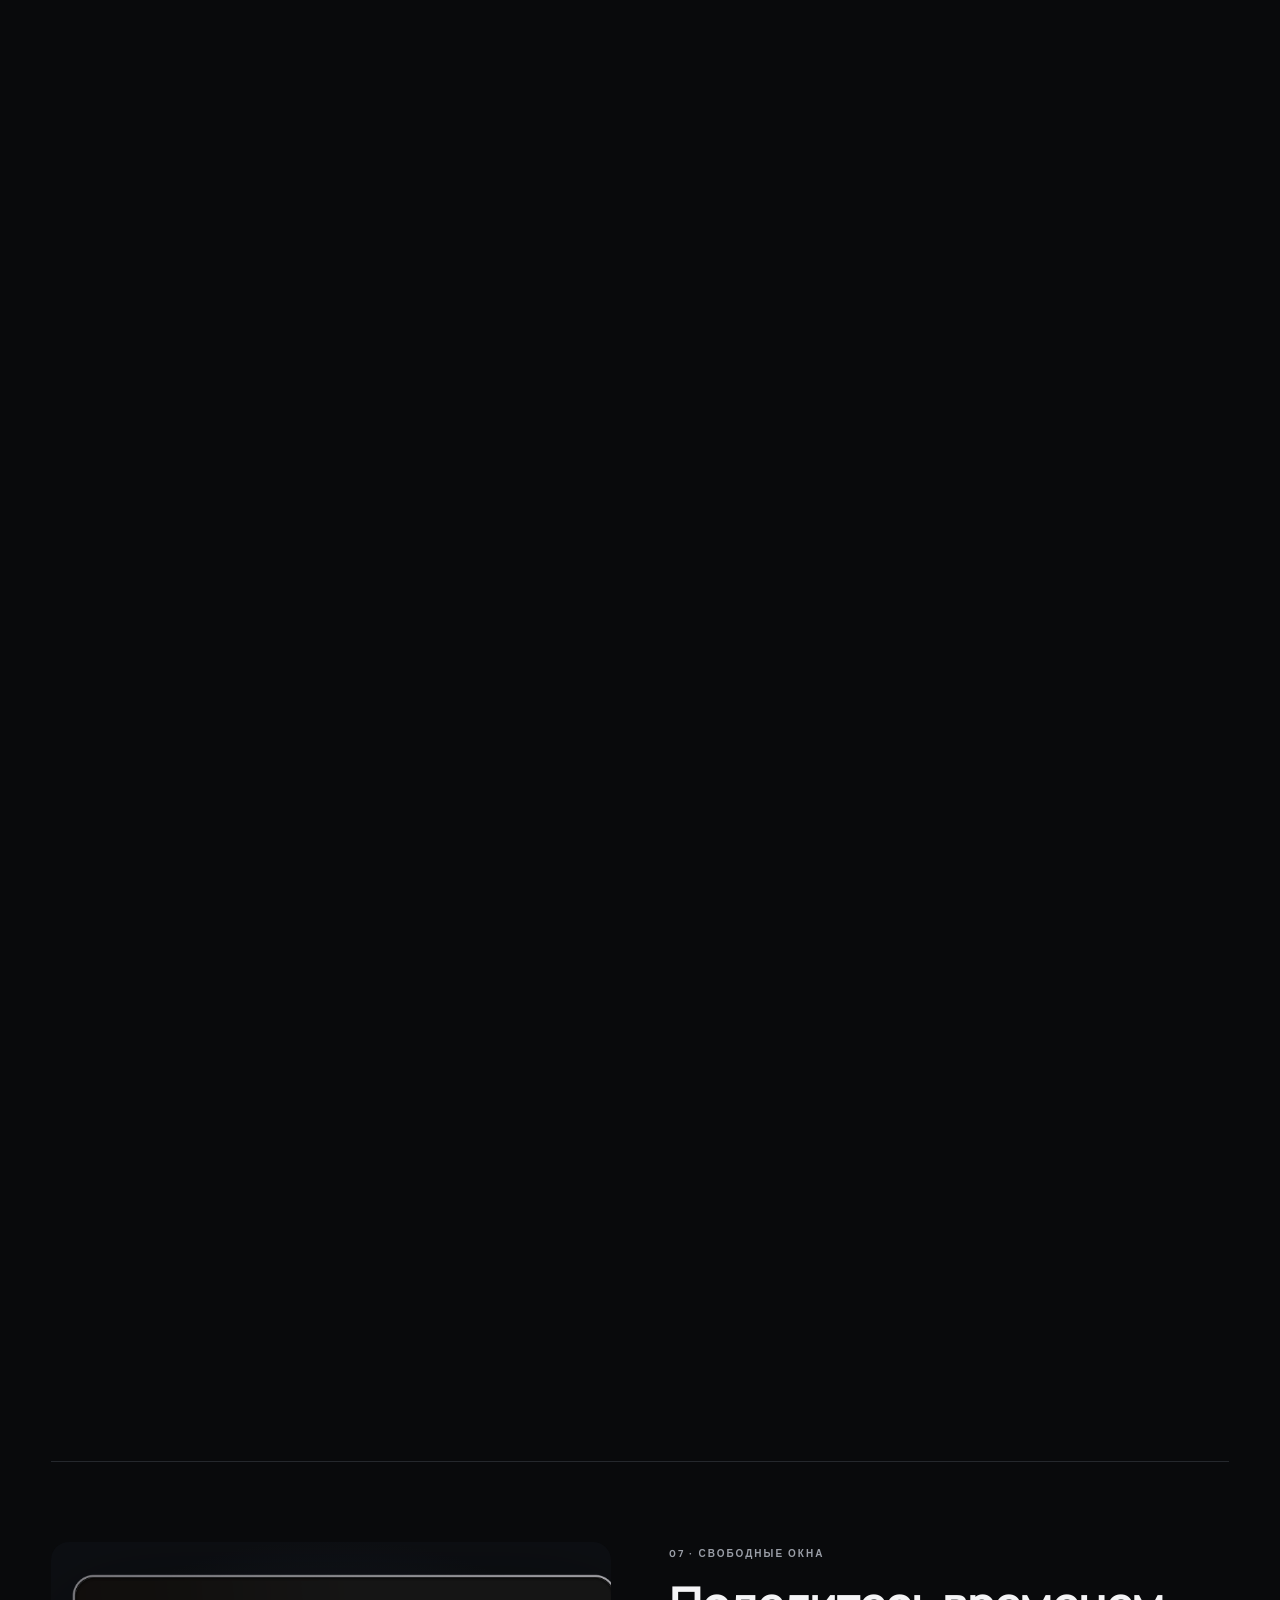
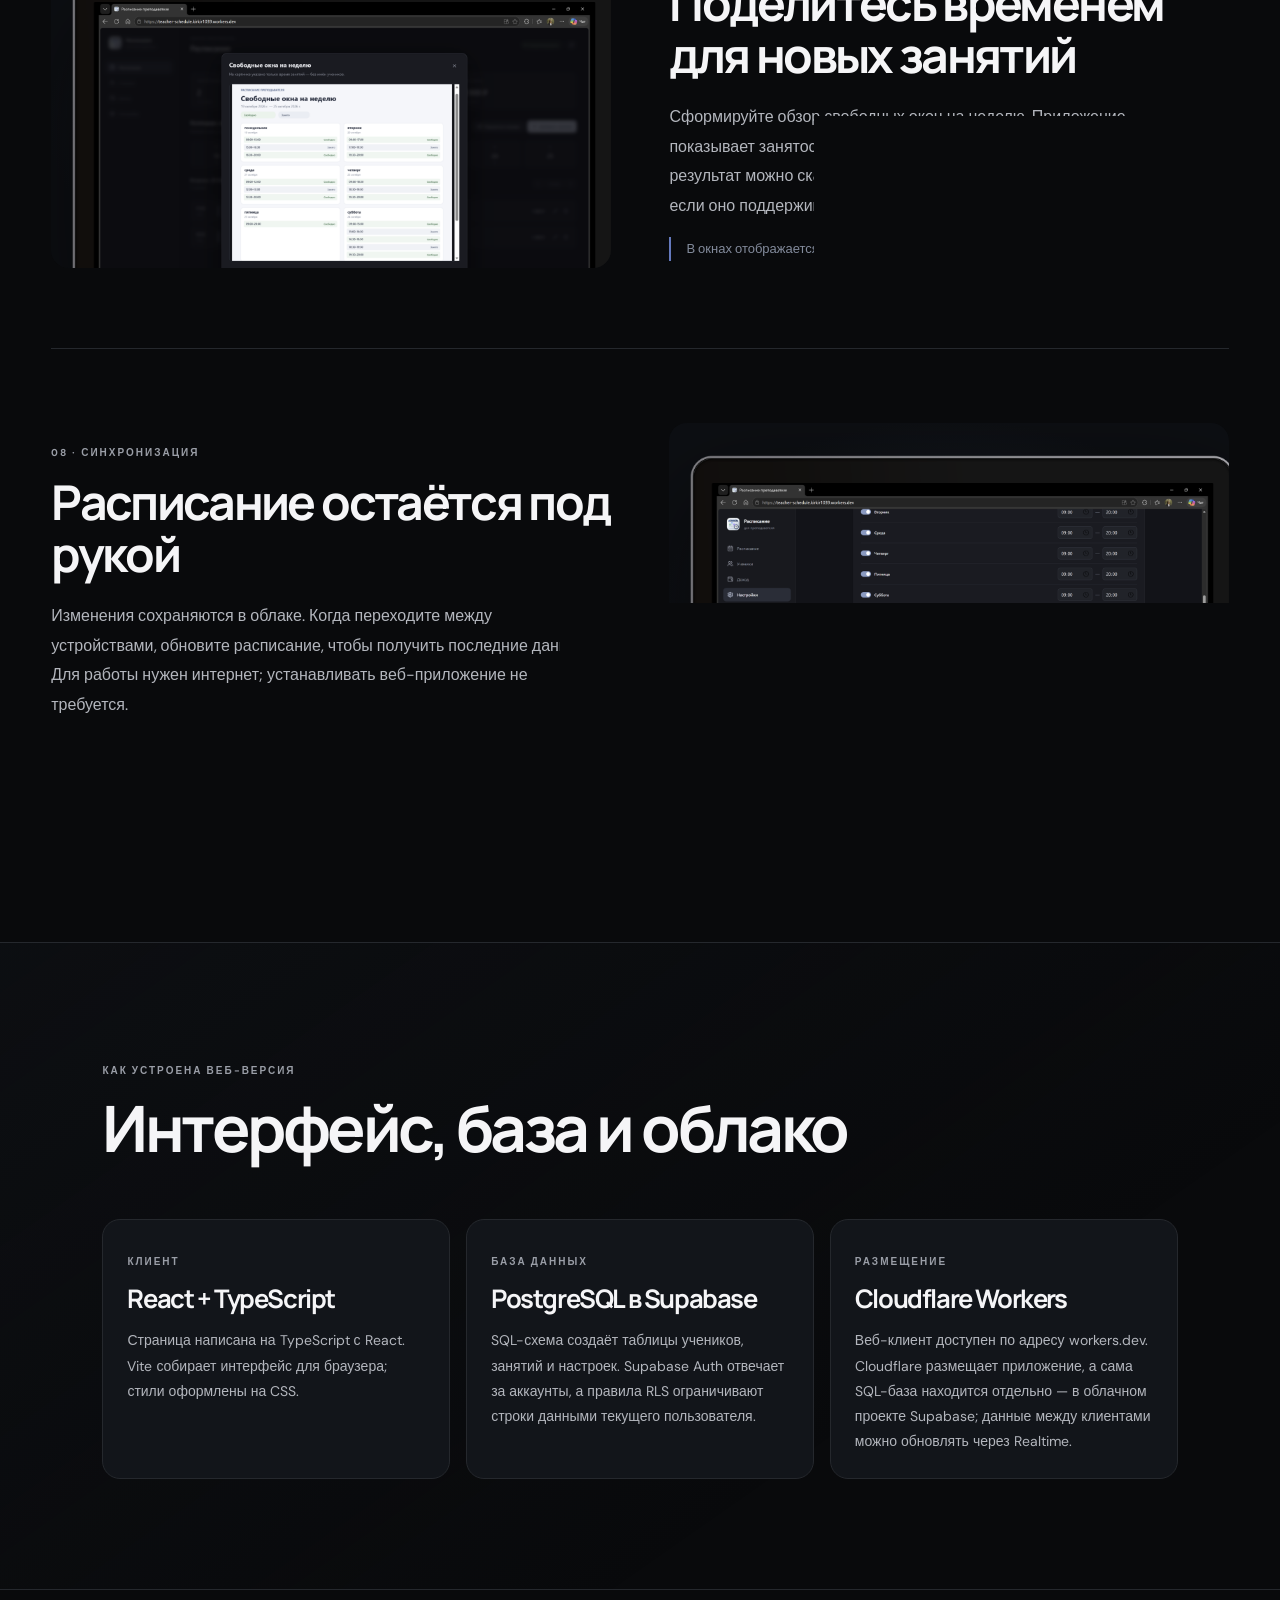
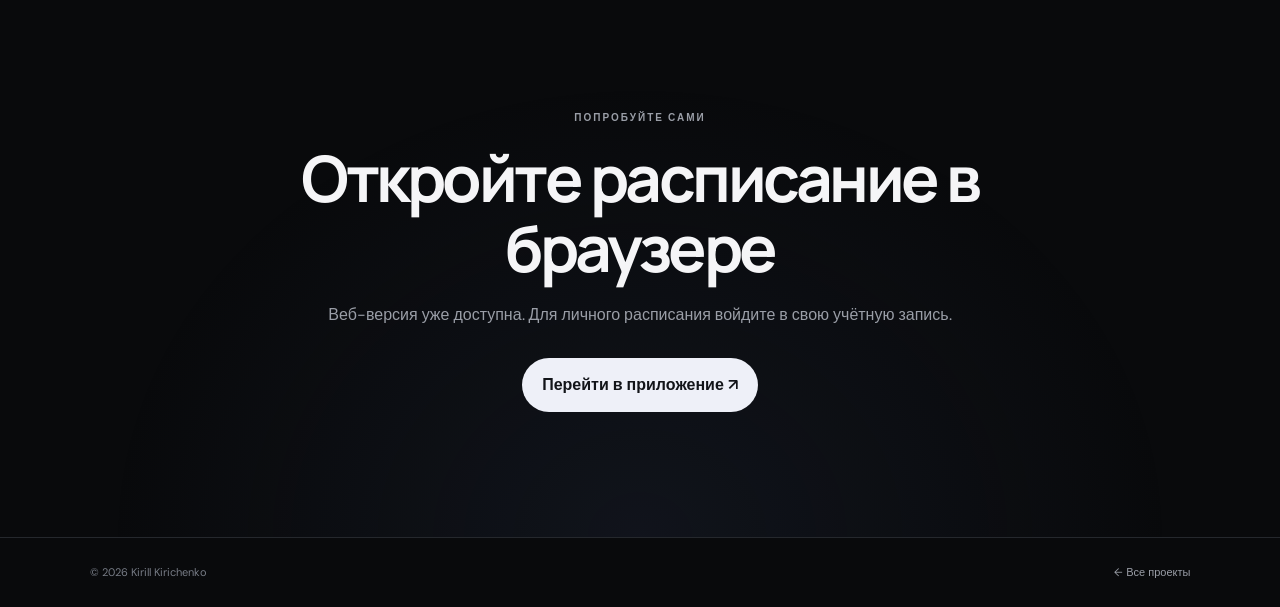
==== commit 6cdc54c7: "Keep Android demo screenshots original except app key" ====
--- a/projects/tutor-schedule/index.html
+++ b/projects/tutor-schedule/index.html
@@ -25,7 +25,7 @@
       </div>
       <figure class="laptop hero-laptop" aria-label="Интерфейс веб-приложения на MacBook">
         <img src="../../assets/tutor-schedule/schedule.png" alt="Дневное расписание с обзором занятий на ноутбуке" />
-        <a class="android-hero-device" href="android.html" aria-label="Открыть Android-версию Расписания репетитора"><img src="../../assets/tutor-schedule/android/schedule.png" alt="Расписание репетитора на Samsung Galaxy S24 Ultra; имена и суммы скрыты" /></a>
+        <a class="android-hero-device" href="android.html" aria-label="Открыть Android-версию Расписания репетитора"><img src="../../assets/tutor-schedule/android/schedule.png" alt="Расписание репетитора в Android-приложении" /></a>
       </figure>
     </section>
     <section class="intro-band reveal"><p class="eyebrow" data-ru="ЗАДАЧА" data-en="THE PROBLEM">ЗАДАЧА</p><h2 data-ru="Меньше ручной рутины между занятиями" data-en="Less admin between lessons">Меньше ручной рутины между занятиями</h2><p data-ru="Когда уроки, ученики и расчёты разбросаны по разным местам, легко упустить важное. Приложение собирает повседневные дела репетитора в понятное расписание и автоматически сохраняет изменения в облаке." data-en="When lessons, student details, and payments live in separate places, it is easy to miss something. The app brings day-to-day tutoring into one clear schedule and saves changes to the cloud.">Когда уроки, ученики и расчёты разбросаны по разным местам, легко упустить важное. Приложение собирает повседневные дела репетитора в понятное расписание и автоматически сохраняет изменения в облаке.</p></section>
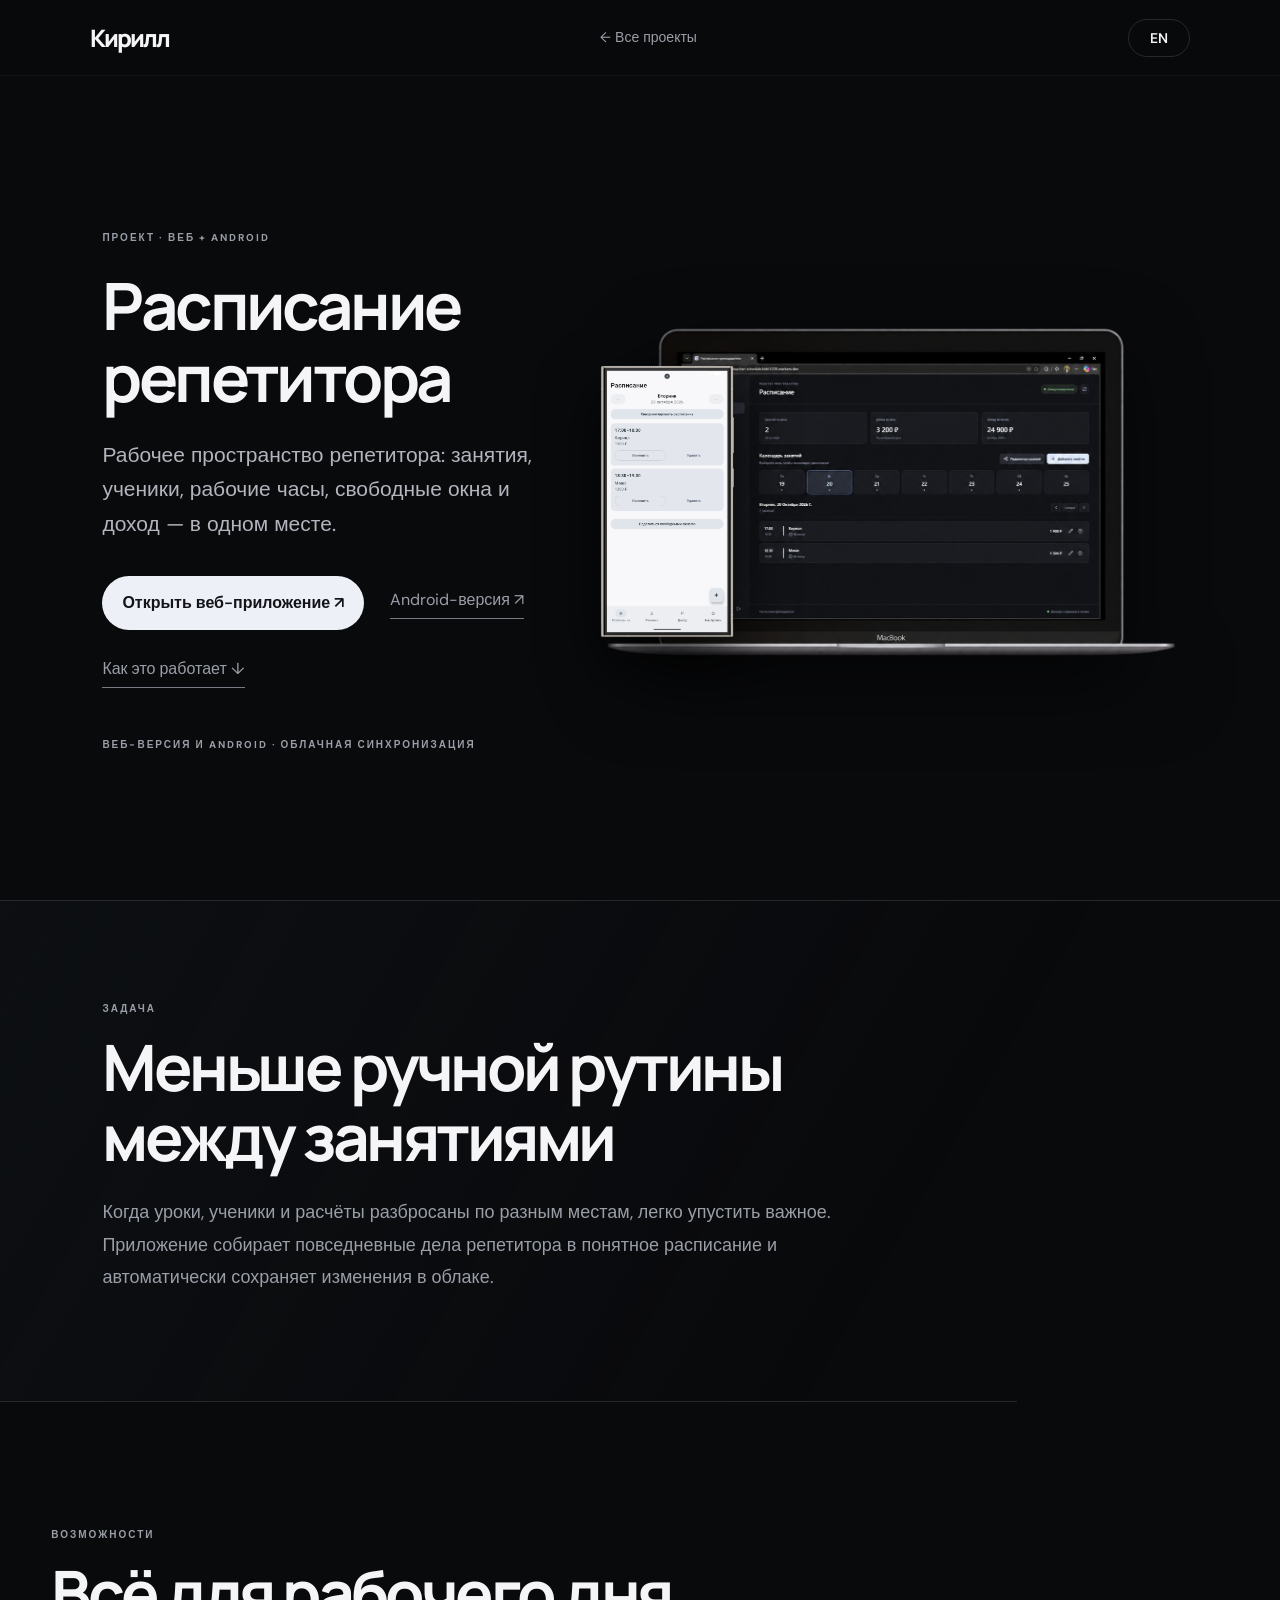
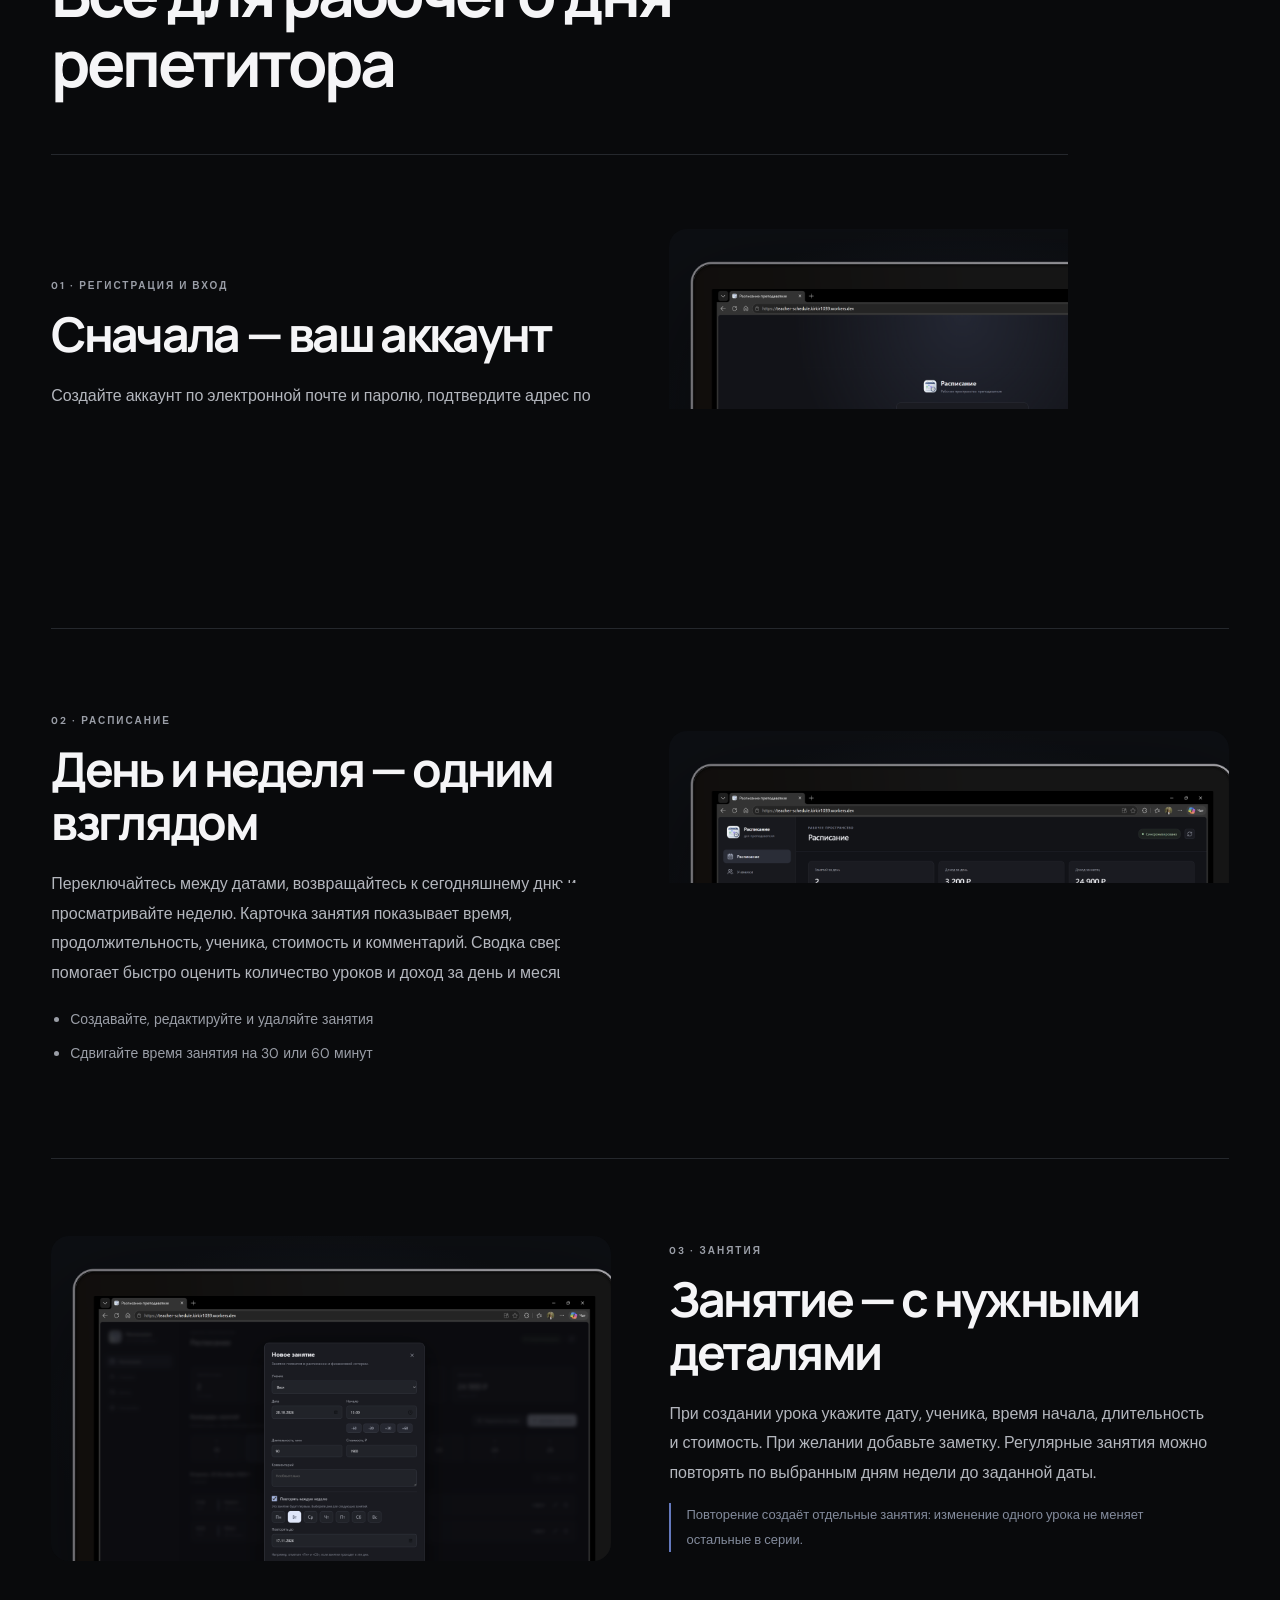
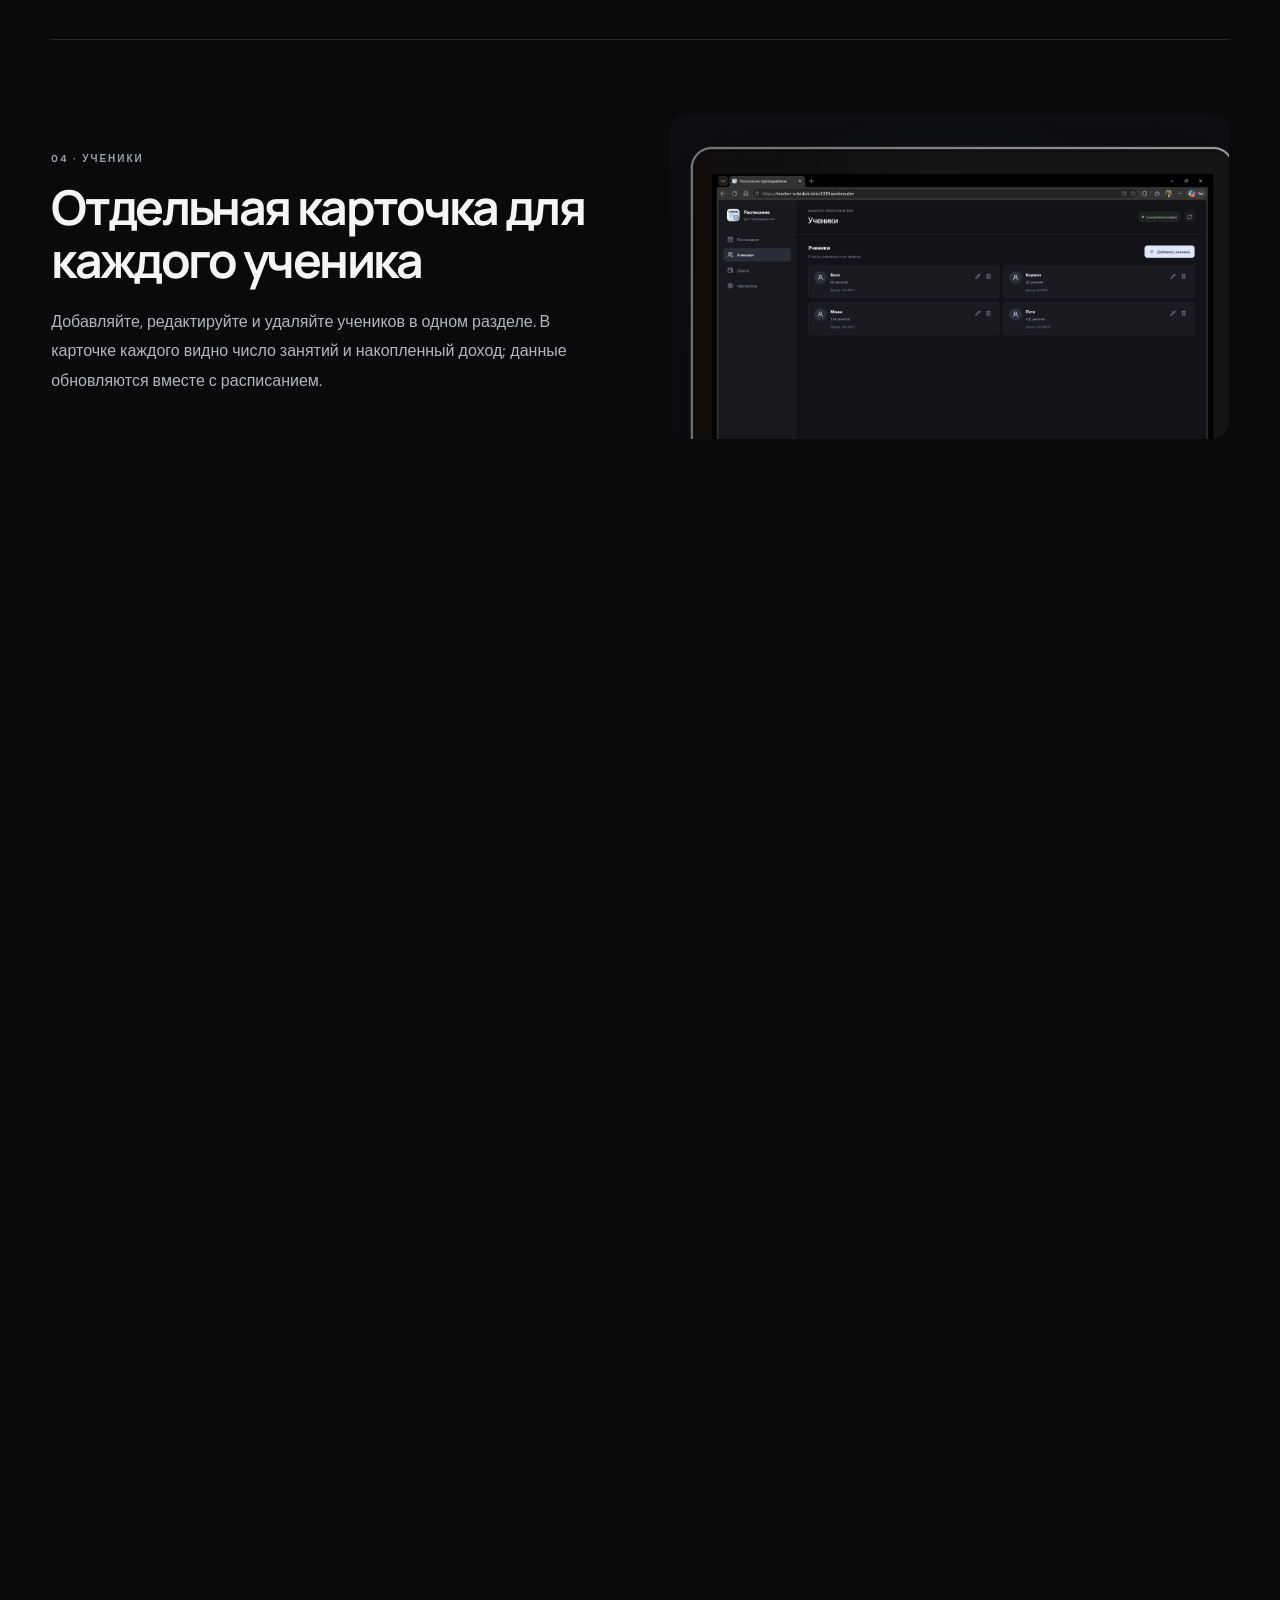
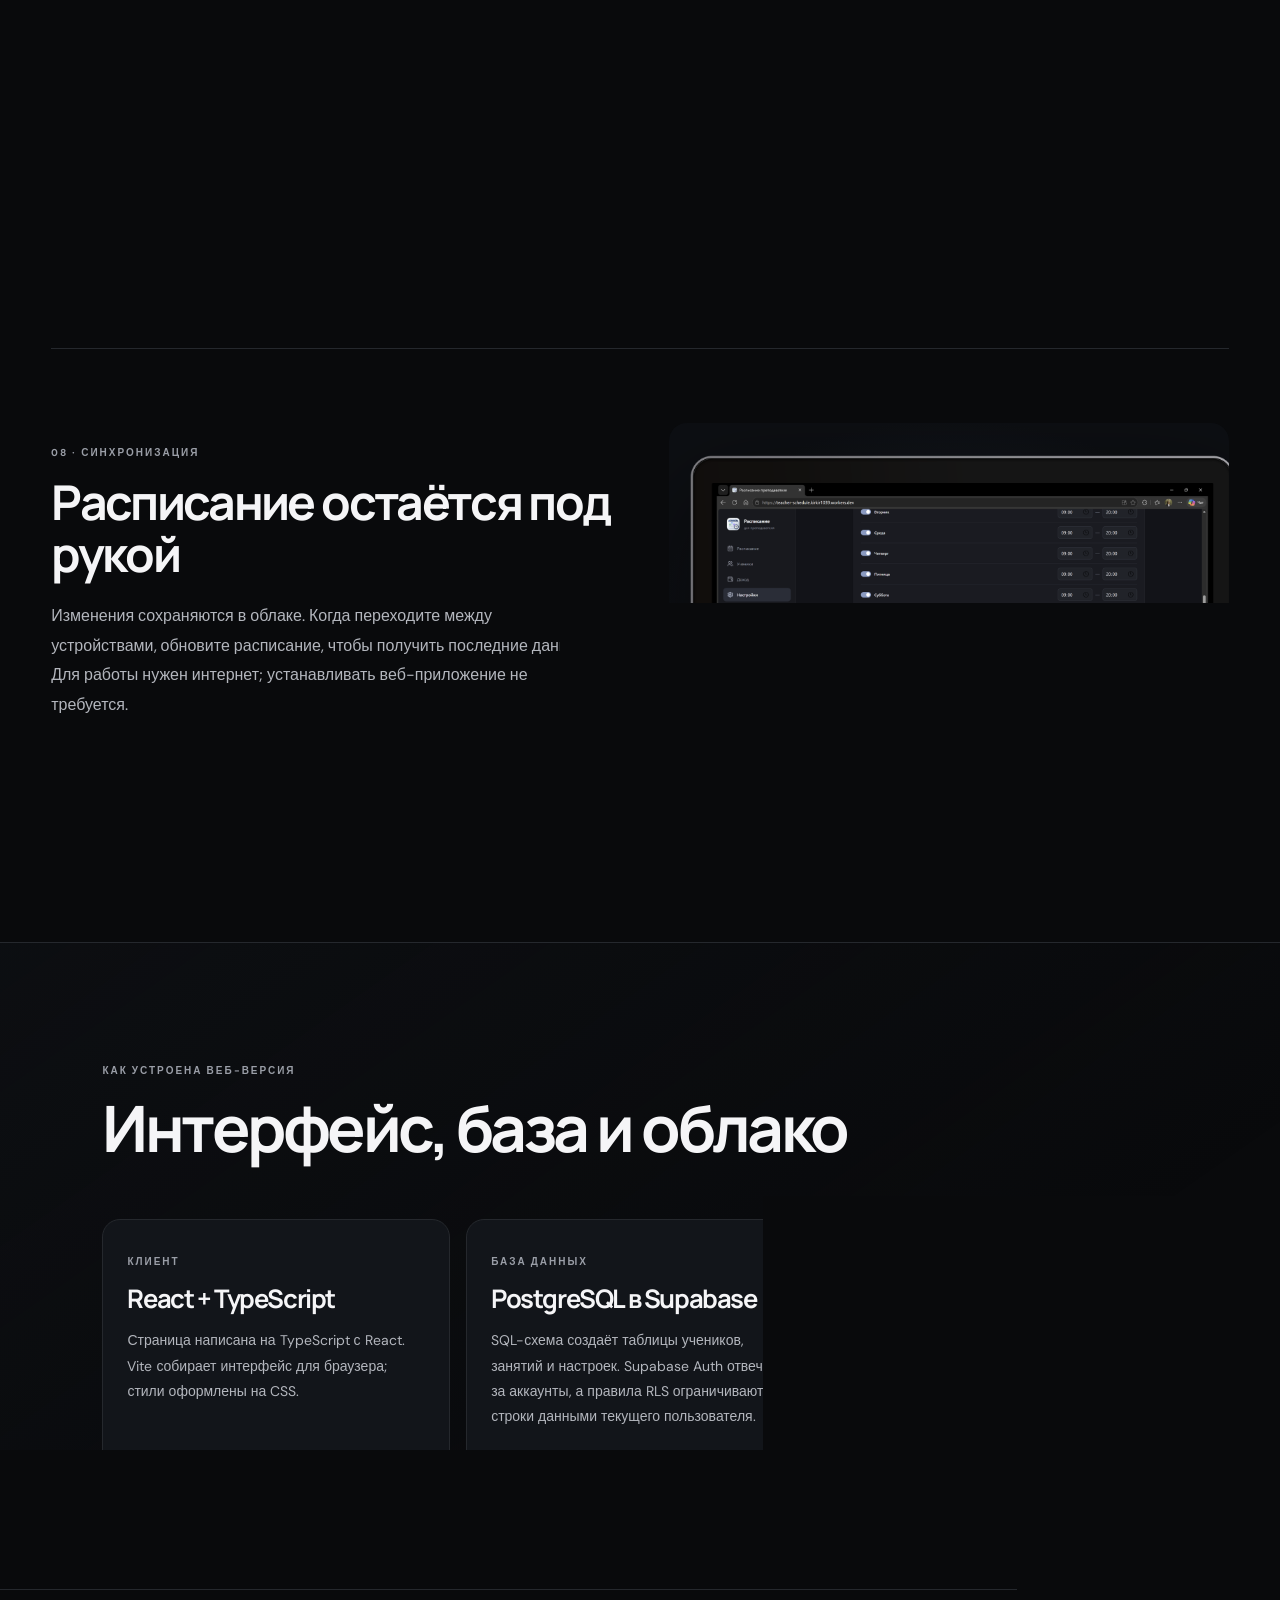
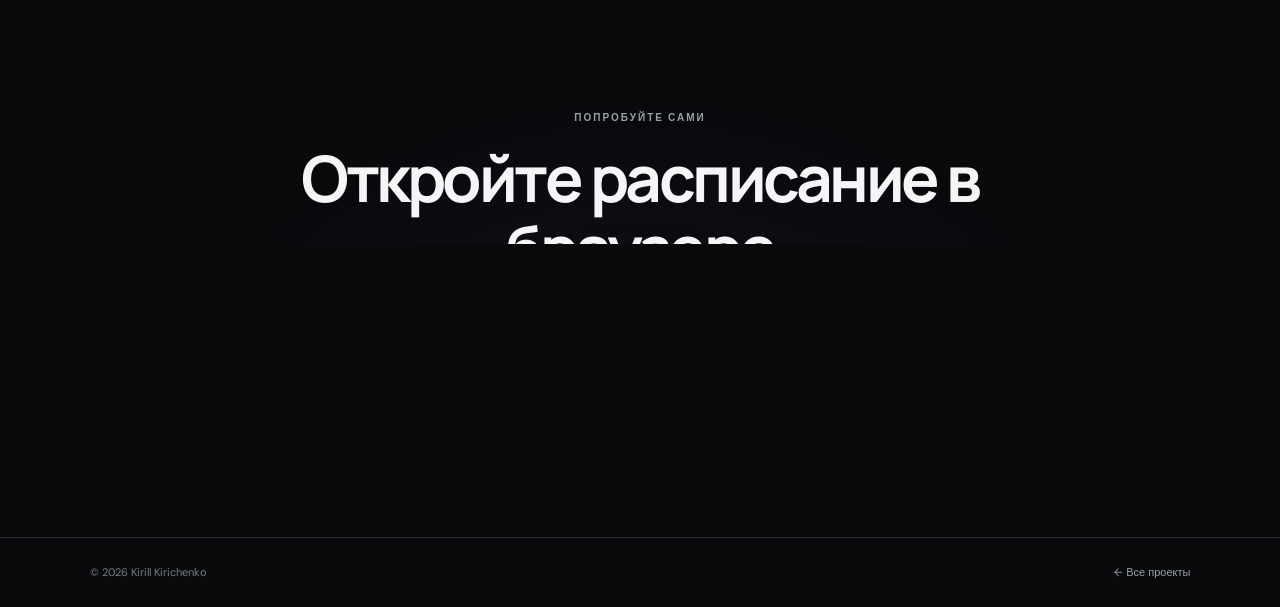
==== commit abee2fa7: "Refine tutor project device mockups and hide cloud address" ====
--- a/projects/tutor-schedule/index.html
+++ b/projects/tutor-schedule/index.html
@@ -6,7 +6,7 @@
   <meta name="theme-color" content="#090a0c" />
   <meta name="description" content="Расписание репетитора — веб-приложение для управления занятиями, учениками, рабочими часами и доходом." />
   <title>Расписание репетитора — Кирилл Кириченко</title>
-  <link rel="stylesheet" href="tutor.css?v=android-s24" />
+  <link rel="stylesheet" href="tutor.css?v=tutor-stack-2" />
 </head>
 <body>
   <header class="topbar">
@@ -23,8 +23,8 @@
         <div class="hero-actions"><a class="primary-link" href="https://teacher-schedule.kirkir1039.workers.dev/" target="_blank" rel="noopener noreferrer" data-ru="Открыть веб-приложение ↗" data-en="Open web app ↗">Открыть веб-приложение ↗</a><a class="quiet-link" href="android.html" data-ru="Android-версия ↗" data-en="Android version ↗">Android-версия ↗</a><a class="quiet-link" href="#features" data-ru="Как это работает ↓" data-en="Explore features ↓">Как это работает ↓</a></div>
         <p class="eyebrow platform-note" data-ru="ВЕБ-ВЕРСИЯ И ANDROID · ОБЛАЧНАЯ СИНХРОНИЗАЦИЯ" data-en="WEB AND ANDROID · CLOUD SYNC">ВЕБ-ВЕРСИЯ И ANDROID · ОБЛАЧНАЯ СИНХРОНИЗАЦИЯ</p>
       </div>
-      <figure class="laptop hero-laptop" aria-label="Интерфейс веб-приложения на MacBook">
-        <img src="../../assets/tutor-schedule/schedule.png" alt="Дневное расписание с обзором занятий на ноутбуке" />
+      <figure class="laptop hero-laptop tutor-project-hero-stack" aria-label="Интерфейс веб-приложения на ноутбуке и Android">
+        <img class="tutor-project-laptop" src="../../assets/tutor-schedule/schedule-cutout.png" alt="Веб-версия расписания на ноутбуке целиком" />
         <a class="android-hero-device" href="android.html" aria-label="Открыть Android-версию Расписания репетитора"><img src="../../assets/tutor-schedule/android/schedule.png" alt="Расписание репетитора в Android-приложении" /></a>
       </figure>
     </section>
--- a/projects/tutor-schedule/tutor.css
+++ b/projects/tutor-schedule/tutor.css
@@ -23,6 +23,9 @@
 .android-hero-device{position:absolute;z-index:2;left:-5%;top:8%;width:32%;display:block;filter:drop-shadow(0 26px 30px #000c);transition:transform .8s var(--ease),filter .8s ease}
 .android-hero-device img{display:block;width:100%;height:auto;object-fit:contain;transform:none;filter:none}
 .android-hero-device:hover{transform:translateY(-7px) rotateY(-7deg);filter:drop-shadow(0 34px 38px #000e)}
+.tutor-project-hero-stack{overflow:visible;aspect-ratio:1.55;border-radius:0;background:transparent}
+.tutor-project-hero-stack .tutor-project-laptop{position:relative;z-index:1;width:100%;height:100%;object-fit:cover;object-position:center 50%;transform:none;filter:drop-shadow(0 26px 38px #0009)}
+.tutor-project-hero-stack .android-hero-device{left:-1%;top:auto;bottom:8%;width:27%;z-index:2}
 .android-hero-stack{overflow:visible;position:relative;min-height:0;aspect-ratio:1.22;display:grid;place-items:center}
 .android-hero-stack .stack-laptop{position:relative;z-index:1;width:100%;height:100%;object-fit:contain;transform:none;filter:drop-shadow(0 28px 42px #0008)}
 .android-hero-stack .stack-phone{position:absolute;z-index:2;left:-2%;bottom:-2%;height:94%;width:40%;display:grid;place-items:center;filter:drop-shadow(0 24px 30px #000b);transition:transform .8s var(--ease),filter .8s ease}
@@ -34,4 +37,6 @@
 .android-page .feature-row{grid-template-columns:minmax(250px,.72fr) minmax(380px,1.28fr);gap:5%;}
 @media(max-width:1050px){.android-page .feature-row{grid-template-columns:1fr;gap:26px}.android-page .feature-row.reverse .feature-copy,.android-page .feature-row.reverse .android-feature-image{order:initial}.android-feature-image{min-height:0}.android-feature-image img{height:min(82vh,900px);max-height:900px}.android-hero-stack{max-width:750px;width:100%;justify-self:center}}
 @media(max-width:600px){.android-hero-stack{aspect-ratio:1.03;margin:20px -10px 0}.android-hero-stack .stack-phone{left:0;height:91%;width:44%}.android-feature-image img{height:min(78vh,760px);max-width:100%}.android-page .feature-row{padding:45px 0}.android-hero-device{left:-2%;top:6%;width:34%}}
+@media(max-width:950px){.tutor-project-hero-stack{width:100%;max-width:760px;justify-self:center;aspect-ratio:1.45}.tutor-project-hero-stack .android-hero-device{left:1%;bottom:7%;width:25%}}
+@media(max-width:600px){.tutor-project-hero-stack{aspect-ratio:1.18;margin:16px -8px 0}.tutor-project-hero-stack .android-hero-device{left:0;bottom:7%;width:27%}}
 @media(prefers-reduced-motion:reduce){.android-feature-image img,.android-hero-device,.android-hero-stack .stack-phone{transition:none}}
